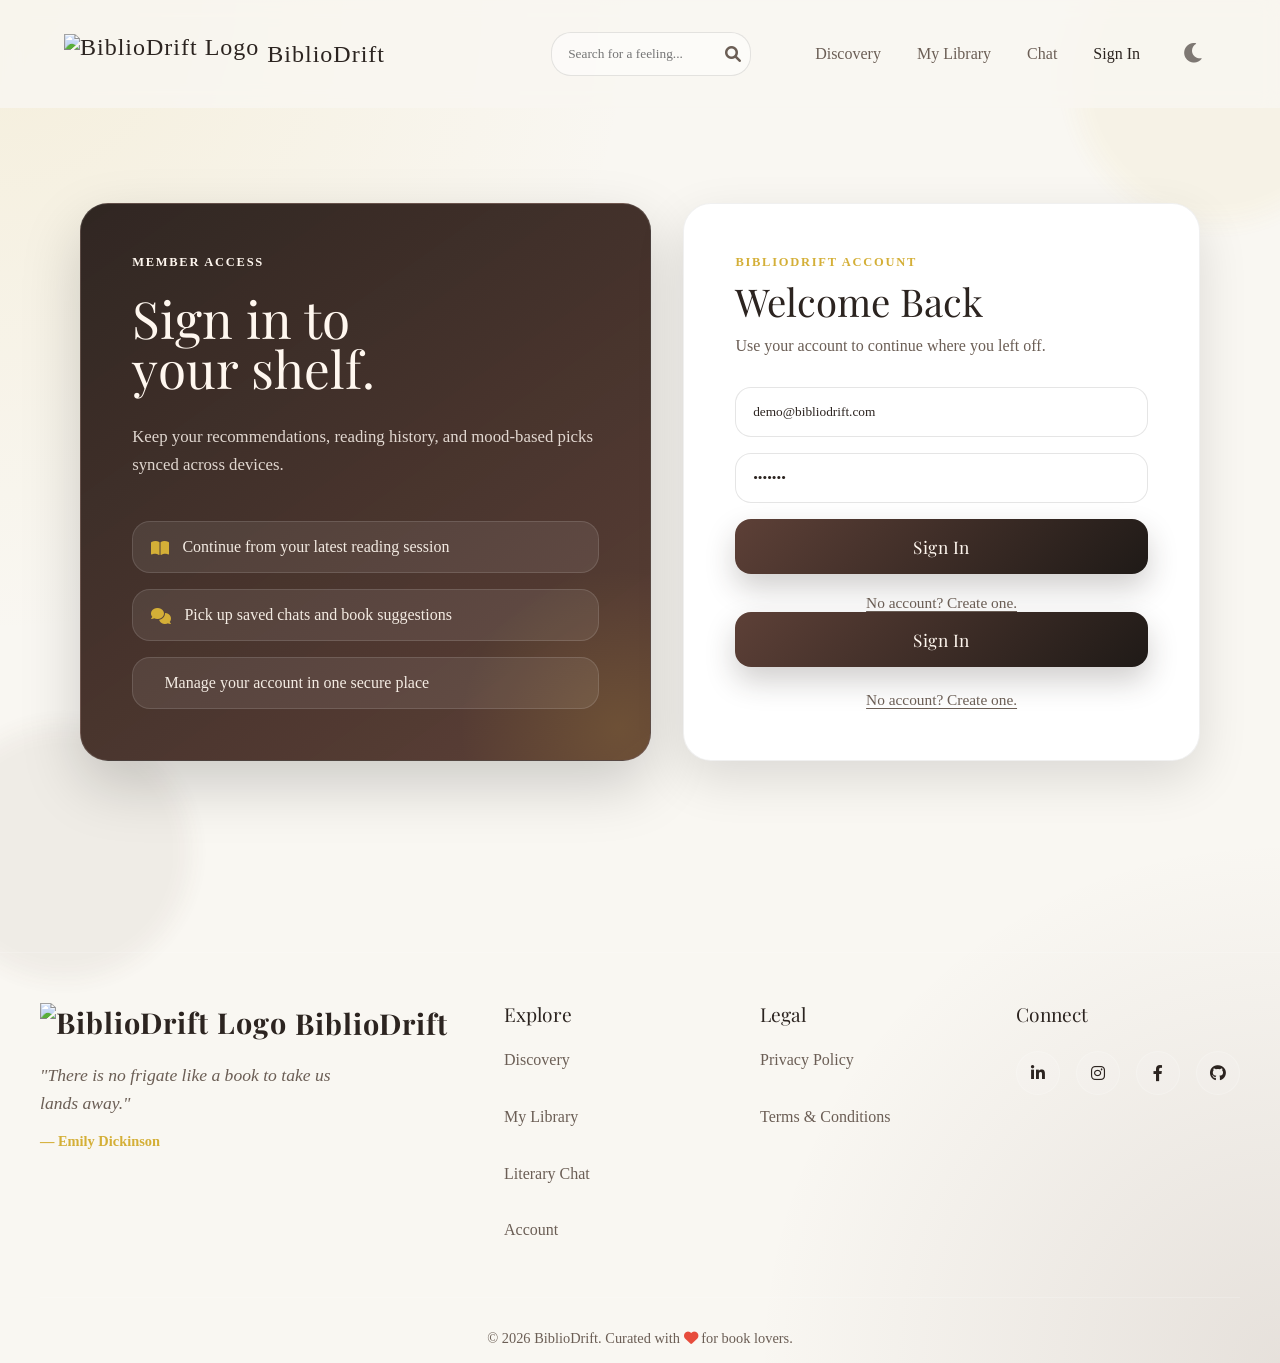
==== frontend/pages/auth.html @ 8c5a6f3f "Merge branch 'main' into main" ====
<!DOCTYPE html>
<html lang="en">

<head>
    <meta charset="UTF-8">
    <script>
        (function () {
            const theme = localStorage.getItem('bibliodrift_theme');
            if (theme === 'night') {
                document.documentElement.setAttribute('data-theme', 'night');
            }
        })();
    </script>
    <meta name="viewport" content="width=device-width, initial-scale=1.0">
    <title>Auth | BiblioDrift</title>
    <link rel="stylesheet" href="../css/style.css">
    <link rel="stylesheet" href="../css/style-responsive.css">
    <link href="https://fonts.googleapis.com/css2?family=Playfair+Display:wght@600&family=Georgia&display=swap"
        rel="stylesheet">
    <link rel="stylesheet" href="https://cdnjs.cloudflare.com/ajax/libs/font-awesome/6.0.0/css/all.min.css">
    <style>
        body.auth-page {
            background:
                radial-gradient(circle at top left, rgba(212, 175, 55, 0.12), transparent 34%),
                radial-gradient(circle at bottom right, rgba(93, 64, 55, 0.12), transparent 28%),
                var(--bg-color);
        }

        body.auth-page::before,
        body.auth-page::after {
            content: "";
            position: fixed;
            inset: auto;
            pointer-events: none;
            z-index: 0;
            border-radius: 50%;
            filter: blur(10px);
            opacity: 0.7;
        }

        body.auth-page::before {
            width: 18rem;
            height: 18rem;
            top: -4rem;
            right: -5rem;
            background: rgba(212, 175, 55, 0.08);
        }

        body.auth-page::after {
            width: 16rem;
            height: 16rem;
            bottom: -5rem;
            left: -4rem;
            background: rgba(93, 64, 55, 0.08);
        }

        body.auth-page main.auth-main {
            position: relative;
            z-index: 1;
            max-width: none;
            min-height: calc(100vh - 120px);
            display: flex;
            align-items: center;
            justify-content: center;
            padding: 2rem 4rem 4rem;
        }

        .auth-shell {
            width: min(1120px, 100%);
            display: grid;
            grid-template-columns: minmax(0, 1.05fr) minmax(360px, 0.95fr);
            gap: 2rem;
            align-items: stretch;
        }

        .auth-intro {
            position: relative;
            overflow: hidden;
            padding: clamp(2rem, 4vw, 3.5rem);
            border-radius: 28px;
            background:
                linear-gradient(145deg, rgba(44, 36, 32, 0.92), rgba(93, 64, 55, 0.85)),
                var(--wood-dark);
            color: #fff7ef;
            box-shadow: 0 24px 60px rgba(0, 0, 0, 0.18);
            border: 1px solid rgba(255, 255, 255, 0.12);
            display: flex;
            flex-direction: column;
            justify-content: space-between;
            min-height: 100%;
        }

        .auth-intro::after {
            content: "";
            position: absolute;
            inset: auto -8rem -8rem auto;
            width: 20rem;
            height: 20rem;
            border-radius: 50%;
            background: radial-gradient(circle, rgba(212, 175, 55, 0.16), transparent 70%);
        }

        .auth-eyebrow,
        .auth-kicker {
            letter-spacing: 0.14em;
            text-transform: uppercase;
            font-size: 0.78rem;
            font-weight: 700;
        }

        .auth-intro h1 {
            margin-top: 0.85rem;
            max-width: 10ch;
            font-size: clamp(2.25rem, 4vw, 4.25rem);
            line-height: 0.98;
        }

        .auth-copy {
            margin-top: 1.25rem;
            max-width: 34rem;
            font-size: 1.05rem;
            line-height: 1.7;
            color: rgba(255, 247, 239, 0.84);
        }

        .auth-highlights {
            list-style: none;
            margin-top: 2rem;
            display: grid;
            gap: 1rem;
            position: relative;
            z-index: 1;
        }

        .auth-highlights li {
            display: flex;
            align-items: flex-start;
            gap: 0.85rem;
            padding: 1rem 1.1rem;
            border-radius: 18px;
            background: rgba(255, 255, 255, 0.08);
            border: 1px solid rgba(255, 255, 255, 0.12);
            color: rgba(255, 247, 239, 0.93);
        }

        .auth-highlights i {
            margin-top: 0.1rem;
            color: var(--accent-gold);
            flex-shrink: 0;
        }

        .auth-container {
            width: 100%;
            max-width: none;
            margin: 0;
            padding: clamp(2rem, 4vw, 3.25rem);
            border-radius: 28px;
            text-align: left;
            background: var(--book-bg);
            backdrop-filter: blur(14px);
            box-shadow: 0 18px 50px rgba(0, 0, 0, 0.12);
            border: 1px solid rgba(0, 0, 0, 0.06);
        }

        .auth-kicker {
            color: var(--accent-gold);
        }

        #authTitle {
            margin-top: 0.7rem;
            font-size: clamp(2rem, 3vw, 2.6rem);
            line-height: 1.05;
        }

        .auth-subtitle {
            margin-top: 0.75rem;
            color: var(--text-muted);
            line-height: 1.6;
        }

        #authForm {
            margin-top: 1.75rem;
            display: grid;
            gap: 1rem;
        }

        #nameField {
            display: none;
        }

        .input-group {
            margin: 0;
        }

        .auth-input {
            width: 100%;
            min-height: 3.5rem;
            padding: 1rem 1.05rem;
            border: 1px solid var(--input-border);
            border-radius: 16px;
            background: var(--input-bg);
            font-family: "Georgia", serif;
            color: var(--text-main);
            transition: border-color 0.25s ease, box-shadow 0.25s ease, transform 0.25s ease, background-color 0.25s ease;
        }

        .auth-input::placeholder {
            color: color-mix(in srgb, var(--text-muted) 70%, transparent);
        }

        .auth-input:focus {
            outline: none;
            background: var(--book-bg);
            border-color: rgba(212, 175, 55, 0.55);
            box-shadow: 0 0 0 4px rgba(212, 175, 55, 0.16);
            transform: translateY(-1px);
        }

        .auth-btn {
            width: 100%;
            min-height: 3.65rem;
            padding: 1rem 1.2rem;
            border: none;
            border-radius: 16px;
            cursor: pointer;
            background: linear-gradient(135deg, var(--wood-dark), #1f1a17);
            color: #fff7ef;
            font-family: 'Playfair Display', serif;
            font-size: 1.08rem;
            letter-spacing: 0.03em;
            box-shadow: 0 14px 30px rgba(44, 36, 32, 0.22);
            transition: transform 0.2s ease, box-shadow 0.2s ease, filter 0.2s ease;
        }

        .auth-btn:hover {
            transform: translateY(-1px);
            box-shadow: 0 18px 34px rgba(44, 36, 32, 0.28);
            filter: brightness(1.04);
        }

        .auth-footer {
            margin-top: 1.25rem;
            text-align: center;
        }

        .toggle-link {
            display: inline-flex;
            color: var(--text-muted);
            font-size: 0.96rem;
            cursor: pointer;
            text-decoration: underline;
            text-underline-offset: 0.2em;
        }

        @media (max-width: 900px) {
            body.auth-page main.auth-main {
                padding: 1.5rem 1rem 2.5rem;
            }

            .auth-shell {
                grid-template-columns: 1fr;
            }

            .auth-intro {
                order: 2;
                min-height: auto;
            }

            .auth-container {
                order: 1;
            }
        }

        @media (max-width: 560px) {
            body.auth-page main.auth-main {
                padding-inline: 0.75rem;
            }

            .auth-intro,
            .auth-container {
                border-radius: 22px;
            }

            .auth-highlights li {
                padding: 0.9rem 0.95rem;
            }
        }
    </style>
    <link rel="icon" href="../assets/images/biblioDrift_favicon.png" type="image/png">
    <!-- PWA -->
    <link rel="manifest" href="../manifest.json">
    <meta name="theme-color" content="#2c2420">
    <meta name="apple-mobile-web-app-capable" content="yes">
    <meta name="apple-mobile-web-app-status-bar-style" content="black-translucent">
    <meta name="apple-mobile-web-app-title" content="BiblioDrift">
    <link rel="apple-touch-icon" href="../assets/images/biblioDrift_favicon.png">
</head>

<body class="auth-page">
    <header>
        <a href="index.html" class="logo">
            <img style="height: 40px" src="../assets/images/biblioDrift_favicon.png" alt="BiblioDrift Logo"> BiblioDrift
        </a>
        <div class="header-controls">
            <div class="search-bar">
                <input type="text" id="searchInput" class="search-input" placeholder="Search for a feeling...">
                <i class="fa-solid fa-search search-icon"></i>
            </div>
            <nav class="nav-links">
                <div class="tooltip">
                    <a href="index.html">Discovery</a>
                    <span class="tooltip-text"><i class="fa-solid fa-wand-magic-sparkles"></i> Explore books</span>
                </div>
                <div class="tooltip">
                    <a href="library.html">My Library</a>
                    <span class="tooltip-text"><i class="fa-solid fa-book"></i> My Library</span>
                </div>
                <div class="tooltip">
                    <a href="chat.html">Chat</a>
                    <span class="tooltip-text"><i class="fa-solid fa-comments"></i> Chat</span>
                </div>
                <div class="tooltip">
                    <a href="auth.html" class="active">Sign In</a>
                    <span class="tooltip-text"><i class="fa-solid fa-key"></i> Access account</span>
                </div>
            </nav>
            <button id="themeToggle" class="btn-icon" title="Toggle Theme">
                <i class="fa-solid fa-moon"></i>
            </button>
        </div>
    </header>

    <main class="auth-main">
        <section class="auth-shell">
            <aside class="auth-intro" aria-label="Authentication benefits">
                <p class="auth-eyebrow">Member access</p>
                <h1>Sign in to your shelf.</h1>
                <p class="auth-copy">
                    Keep your recommendations, reading history, and mood-based picks synced across devices.
                </p>
                <ul class="auth-highlights">
                    <li><i class="fa-solid fa-book-open"></i> Continue from your latest reading session</li>
                    <li><i class="fa-solid fa-comments"></i> Pick up saved chats and book suggestions</li>
                    <li><i class="fa-solid fa-shield-heart"></i> Manage your account in one secure place</li>
                </ul>
            </aside>

            <div class="auth-container">
                <p class="auth-kicker">BiblioDrift account</p>
                <h2 id="authTitle">Welcome Back</h2>
                <p class="auth-subtitle">Use your account to continue where you left off.</p>

                <form id="authForm" data-mode="login" onsubmit="handleAuth(event)">
                    <div id="nameField">
                        <input type="text" id="username" class="auth-input" placeholder="Full Name" autocomplete="name">
                    </div>

                    <div class="input-group">
                        <input type="email" id="email" class="auth-input" placeholder="Email Address" value="demo@bibliodrift.com" required autocomplete="email">
                    </div>

                    <div class="input-group">
                        <input type="password" id="password" class="auth-input" placeholder="Password" value="demo123" required autocomplete="current-password">
                    </div>

                    <button type="submit" id="submitBtn" class="auth-btn">
                        Sign In
                    </button>
                </form>

                <div class="auth-footer">
                    <span id="toggleText" class="toggle-link">
                        No account? Create one.
                    </span>
                </div>
                
                <!-- 
                    =============================================================
                    SECURITY COMPLIANCE: CSRF TOKEN FIELD
                    =============================================================
                    This hidden input is dynamically populated with a one-time 
                    security token provided by the backend. It protects against
                    Cross-Site Request Forgery attacks by ensuring that the 
                    form submission originated from this specific application 
                    instance.
                    =============================================================
                -->
                <input type="hidden" id="csrf_token" name="csrf_token" value="">
                
                <!-- Primary Action Button -->
                <button type="submit" id="submitBtn" class="auth-btn">
                    Sign In
                </button>
            </form>
            
            <!-- Mode Toggle Link -->
            <div class="auth-footer" style="margin-top: 1.5rem;">
                <span id="toggleText" class="toggle-link">
                    No account? Create one.
                </span>
            </div>
        </section>
    </main>

    <script src="../js/config.js"></script>
    <script src="../js/footer.js"></script>
    <script src="../js/app.js"></script>
    <script src="../script/header-scroll.js"></script>
    <script>
        const toggleText = document.getElementById('toggleText');
        const authForm = document.getElementById('authForm');
        const authTitle = document.getElementById('authTitle');
        const nameField = document.getElementById('nameField');
        const submitBtn = document.getElementById('submitBtn');
        const passwordInput = document.getElementById('password');

        if (toggleText) {
            toggleText.addEventListener('click', () => {
                const isLogin = authForm.dataset.mode !== 'register';
                if (isLogin) {
                    authForm.dataset.mode = 'register';
                    authTitle.textContent = 'Create Account';
                    nameField.style.display = 'block';
                    submitBtn.textContent = 'Sign Up';
                    toggleText.textContent = 'Already have an account? Sign in.';
                    passwordInput.autocomplete = 'new-password';
                } else {
                    authForm.dataset.mode = 'login';
                    authTitle.textContent = 'Welcome Back';
                    nameField.style.display = 'none';
                    submitBtn.textContent = 'Sign In';
                    toggleText.textContent = 'No account? Create one.';
                    passwordInput.autocomplete = 'current-password';
                }
            });
        }
    </script>
    <script src="../js/pwa.js"></script>
    <script>
        /**
         * ==============================================================================
         * CSRF INITIALIZATION LOGIC
         * ==============================================================================
         * On document load, we query the backend's CSRF endpoint to retrieve a 
         * fresh security token. This token is then stored in the hidden form 
         * field and utilized in the 'handleAuth' submission headers.
         * ==============================================================================
         */
        document.addEventListener('DOMContentLoaded', async () => {
            try {
                // We use MOOD_API_BASE from config.js
                const response = await fetch(`${MOOD_API_BASE}/csrf-token`, {
                    method: 'GET',
                    credentials: 'include'
                });
                
                if (response.ok) {
                    const result = await response.json();
                    const token = result.data?.csrf_token;
                    
                    if (token) {
                        const csrfInput = document.getElementById('csrf_token');
                        if (csrfInput) {
                            csrfInput.value = token;
                            if (window.IS_DEV) console.log('[Security] CSRF Token initialized successfully.');
                        }
                    }
                } else {
                    console.error('[Security] Failed to fetch CSRF token from backend.');
                }
            } catch (error) {
                console.error('[Security] Network error while fetching security token:', error);
            }
        });
    </script>
</body>

</html>
---- frontend/css/style.css ----
:root {
    /* Day Theme (Default) */
    --bg-color: #f9f7f2;
    --header-bg: rgba(249, 247, 242, 0.8);
    --text-main: #2c2420;
    --text-muted: #6b5e55;
    --accent-gold: #d4af37;
    --wood-dark: #5d4037;
    --wood-light: #8d6e63;
    --glass-bg: rgba(255, 255, 255, 0.1);
    --glass-border: rgba(255, 255, 255, 0.2);
    --shadow-soft: 0 10px 30px rgba(0, 0, 0, 0.05);
    --input-bg: rgba(255, 255, 255, 0.5);
    --input-border: rgba(0, 0, 0, 0.1);
    --book-bg: #fff;
    --paper-color: #fffdf9;

    /* Vibe Colors */
    --vibe-mystery: #78909c;
    --vibe-romance: #ef9a9a;
    --vibe-classic: #a1887f;

    /* Dimensions */
    --book-width: 160px;
    --book-height: 240px;
    --book-thick: 40px;
}

/* Fix: WCAG AA Contrast Floor - Issue #534 */
.glass-panel,
.book-tooltip,
.book-detail-modal,
[class*="glass"] {
    background: rgba(0, 0, 0, 0.45) !important;
    backdrop-filter: blur(12px);
    -webkit-backdrop-filter: blur(12px);
}


[data-theme="night"] {
    /* Night Theme (Dark Wood) */
    --bg-color: #1e1a18;
    --header-bg: rgba(30, 26, 24, 0.85);
    --text-main: #e0d5cb;
    --text-muted: #a89a8e;
    --accent-gold: #fccb4e;
    --wood-dark: #3e2723;
    --wood-light: #5d4037;
    --glass-bg: rgba(0, 0, 0, 0.3);
    --glass-border: rgba(255, 255, 255, 0.05);
    --shadow-soft: 0 10px 40px rgba(0, 0, 0, 0.4);
    --input-bg: rgba(0, 0, 0, 0.2);
    --input-border: rgba(255, 255, 255, 0.1);
    --book-bg: #2c2420;
    --paper-color: #e0d5cb;
}

* {
    box-sizing: border-box;
    margin: 0;
    padding: 0;
}

html {
    scroll-behavior: smooth;
    transition: background-color 0.4s ease, color 0.4s ease;
}

body {
    background-color: var(--bg-color);
    color: var(--text-main);
    font-family: "Georgia", serif;
    /* Classic serif for books */
    overflow-x: hidden;
    min-height: 100vh;
    transition: background-color 0.4s ease, color 0.4s ease, border-color 0.4s ease, box-shadow 0.4s ease;
}

/* Explicit night-mode overrides — bulletproof fallback */
[data-theme="night"] body,
html[data-theme="night"],
html[data-theme="night"] body {
    background-color: #1e1a18 !important;
    color: #fff5f5 !important;
}

[data-theme="night"] header {
    background: rgba(30, 26, 24, 0.85) !important;
}

[data-theme="night"] .search-input,
[data-theme="night"] input {
    background: rgba(0, 0, 0, 0.2) !important;
    color: #e0d5cb !important;
    border-color: rgba(255, 255, 255, 0.1) !important;
}


/* Global Wooden Scrollbar Styling */
::-webkit-scrollbar {
    width: 12px;
}

::-webkit-scrollbar-track {
    background: var(--bg-color);
}

::-webkit-scrollbar-thumb {
    background: linear-gradient(180deg, var(--wood-dark), var(--wood-light));
    border-radius: 6px;
    border: 2px solid var(--bg-color);
}

::-webkit-scrollbar-thumb:hover {
    background: linear-gradient(180deg, var(--wood-light), var(--wood-dark));
    box-shadow: inset 0 0 6px rgba(0, 0, 0, 0.3);
}

h1,
h2,
h3 {
    font-weight: normal;
    font-family: "Playfair Display", serif;
    /* Elegant headings */
}

/* --- Layout --- */
header {
    padding: 2rem 4rem;
    display: flex;
    justify-content: space-between;
    align-items: center;
    position: sticky;
    top: 0;
    z-index: 100;
    background: var(--header-bg);
    backdrop-filter: blur(10px);
    transition: background-color 0.4s ease, color 0.4s ease, backdrop-filter 0.4s ease;
}

.header-controls {
    display: flex;
    align-items: center;
    gap: 2rem;
}

.search-bar {
    position: relative;
    display: flex;
    align-items: center;
}

.search-input {
    background: var(--input-bg);
    border: 1px solid var(--input-border);
    padding: 0.5rem 1rem;
    border-radius: 20px;
    font-family: "Georgia", serif;
    width: 200px;
    transition: all 0.4s ease;
    outline: none;
    color: var(--text-main);
}

.search-input:focus {
    background: var(--book-bg);
    width: 300px;
    box-shadow: var(--shadow-soft);
}

.search-icon {
    position: absolute;
    right: 10px;
    color: var(--text-muted);
    cursor: pointer;
    transition: color 0.3s ease;
}

.search-icon:hover {
    color: var(--text-main);
}

.logo {
    font-size: 1.5rem;
    letter-spacing: 1px;
    color: var(--text-main);
    text-decoration: none;
    display: flex;
    align-items: center;
    gap: 0.5rem;
}

.nav-links a {
    text-decoration: none;
    color: var(--text-muted);
    margin-left: 2rem;
    transition: color 0.3s ease;
}

.nav-links a:hover,
.nav-links a.active {
    color: var(--text-main);
}

/* === ANIMATED HOVER TOOLTIPS FOR NAVIGATION (NEW) === */
.tooltip {
    position: relative;
    display: inline-block;
}

.tooltip-text {
    position: absolute;
    left: 50%;
    bottom: calc(100% + 8px);
    transform: translateX(-50%) scale(0.95) translateY(6px);
    padding: 10px 14px;
    background: #fffaf3;
    color: #2b2b2b;
    font-size: 13px;
    font-weight: 500;
    white-space: nowrap;
    border-radius: 10px;
    box-shadow: 0 8px 20px rgba(0, 0, 0, 0.15);
    border: 1px solid rgba(0, 0, 0, 0.08);
    opacity: 0;
    visibility: hidden;
    pointer-events: none;
    transition: all 0.25s ease;
    z-index: 9999;
}

.tooltip-text::after {
    content: "";
    position: absolute;
    top: 100%;
    left: 50%;
    transform: translateX(-50%) rotate(45deg);
    width: 12px;
    height: 12px;
    background: #fffaf3;
    border-left: 1px solid rgba(0, 0, 0, 0.08);
    border-bottom: 1px solid rgba(0, 0, 0, 0.08);
}

.tooltip:hover .tooltip-text {
    opacity: 1;
    visibility: visible;
    transform: translateX(-40%) scale(1) translateY(0);
}

.tooltip-text i {
    margin-right: 5px;
    color: var(--accent-gold);
}

main {
    padding: 2rem 4rem;
    max-width: 1400px;
    margin: 0 auto;
    width: 100%;
    overflow-x: hidden;
}

/* --- Hero --- */
.hero {
    text-align: center;
    padding: 6rem 1rem;
    animation: heroFade 1s ease-out;
}

@keyframes heroFade {
    from {
        opacity: 0;
        transform: translateY(15px);
    }

    to {
        opacity: 1;
        transform: translateY(0);
    }
}


.hero h1 {
    font-size: clamp(2.5rem, 8vw, 4.5rem);
    margin-bottom: 1.5rem;
    font-style: italic;
    line-height: 1.2;
    letter-spacing: 0.5px;
    text-shadow: 2px 2px 4px rgba(0, 0, 0, 0.2);
}

.hero p {
    color: var(--text-muted);
    font-size: 1.2rem;
    line-height: 1.8;
    max-width: 55ch;
    margin: 0 auto;
}

/* --- Curated Tables (Horizontal Scroll) --- */
.curated-section {
    margin-bottom: 6rem;
    width: 100%;
    overflow-x: hidden;
}

.section-header {
    margin: 0 1rem 0.5rem 1rem;
    display: flex;
    justify-content: space-between;
    align-items: baseline;
    flex-wrap: wrap;
    gap: 1rem ;
    justify-content: space-between;
    align-items: baseline;
}

.curated-row {
    display: flex;
    gap: 3rem;
    padding: 2rem 1rem;
    overflow-x: auto;
    overflow-y: hidden;
    /* Allow horizontal scrolling on mobile */
    perspective: 1000px;
    -webkit-overflow-scrolling: touch;
    scroll-behavior: smooth;
    flex-wrap: nowrap;
}

/* --- 3D Book Component --- */
.book-scene {
    width: var(--book-width);
    height: var(--book-height);
    perspective: 1000px;
    cursor: pointer;
    flex-shrink: 0;
    min-width: var(--book-width);
}

.book {
    width: 100%;
    height: 100%;
    position: relative;
    transform-style: preserve-3d;
    /* Bouncy cozy feel */
    transform-origin: center center -20px;
    /* Pivot inside the book */
    animation: floatIn 0.8s ease-out backwards;
}

@keyframes floatIn {
    from {
        opacity: 0;
        transform: translateY(50px) scale(0.9);
    }

    to {
        opacity: 1;
        transform: translateY(0) scale(1);
    }
}

.book.flipped {
    transform: rotateY(180deg) scale(1.2) translateZ(50px);
    /* Expand and bring closer */
    z-index: 100;
}

/* Book Faces */
.book__face {
    position: absolute;
    width: 100%;
    height: 100%;
    backface-visibility: hidden;
    /* Hide back when front is clear */
    border-radius: 4px 8px 8px 4px;
    box-shadow: 5px 5px 15px rgba(0, 0, 0, 0.15);
}

.book__face--front {
    background: var(--book-bg);
    transform: rotateY(0deg);
    z-index: 2;
}

.book__face--front img {
    width: 100%;
    height: 100%;
    object-fit: cover;
    border-radius: 4px 8px 8px 4px;
}

.book__face--back {
    transform: rotateY(180deg);
    background: var(--paper-color);
    /* Paper color */
    padding: 1.5rem;
    display: flex;
    flex-direction: column;
    justify-content: space-between;
    border: 1px solid var(--glass-border);
    z-index: 1;
    color: #2c2420;
    /* Keep text dark for paper feel even in night mode */
}

/* The Spine */
.book__face--spine {
    position: absolute;
    width: var(--book-thick);
    height: 100%;
    left: 0;
    top: 0;
    transform: rotateY(-90deg) translateZ(calc(var(--book-thick) / 2));
}

/* Improved 3D Box Model */
/* Re-defining .book for proper thickness volume */
.book {
    transform-origin: center center -20px;
    /* Pivot inside the book */
}

.book__face--front {
    transform: translateZ(20px);
}

.book__face--back {
    transform: rotateY(180deg) translateZ(20px);
}

.book__face--spine {
    width: 40px;
    height: 100%;
    background: #333;
    /* Default spine color */
    transform: rotateY(-90deg) translateZ(20px);
    /* Adjust positioning to be flush left of front face */
    left: -20px;
    /* Half thickness */
}

.book__face--right {
    /* Pages */
    width: 40px;
    height: 100%;
    background: linear-gradient(to right, #fff, #f0f0f0 20%, #fff 40%);
    transform: rotateY(90deg) translateZ(140px);
    /* Width - half thickness */
    left: auto;
    right: -20px;
}

/* Hover Effect: Pull out */
.book-scene:hover .book:not(.flipped) {
    transform: translateZ(30px) translateY(-10px) rotateY(-10deg);
}

/* Glassmorphism Overlay (Quick view) */
.glass-overlay {
    position: absolute;
    bottom: 10px;
    left: 10px;
    right: 10px;
    background: rgba(255, 255, 255, 0.7);
    backdrop-filter: blur(8px);
    padding: 0.5rem;
    border-radius: 6px;
    opacity: 0;
    transform: translateY(10px);
    transition: all 0.3s ease;
    pointer-events: none;
    /* Let clicks pass to book */
}

.book-scene:hover .glass-overlay {
    opacity: 1;
    transform: translateY(0);
}

/* Back of book content */
.handwritten-note {
    font-family: "Courier New", Courier, monospace;
    /* Placeholder for handwriting font */
    color: var(--text-muted);
    font-size: 0.9rem;
    line-height: 1.4;
    background: #fffdc2;
    padding: 10px;
    transform: rotate(-2deg);
    box-shadow: 2px 2px 5px rgba(0, 0, 0, 0.1);
    margin-bottom: 1rem;
}

/* Read details Button */
.read-details-btn {
    background-color: #3e2723; 
    color: #fffdf9;
    border: 1px solid var(--accent-gold);
    padding: 6px 16px; 
    border-radius: 6px;
    font-family: 'Playfair Display', 'Georgia', serif;
    font-size: 0.82rem;
    cursor: pointer;
    display: flex;
    align-items: center;
    justify-content: center;
    gap: 6px; 
    margin: 8px auto 14px auto;
    width: 96%; 
    box-shadow: 0 3px 6px rgba(0, 0, 0, 0.15);
    transition: background-color 0.2s ease-in-out;
    white-space: nowrap; 
}

.read-details-btn:hover {
    background-color: #5d4037;
}

.book__face--back .book-actions {
    justify-content: space-around;
    padding: 0 10px;
    width: 100%;
    margin-bottom: -6px;
}

.book-actions {
    display: flex;
    gap: 0.35rem;
    justify-content: center;
    align-items: center;
    width: 100%;
}

.btn-icon {
    border: none;
    background: none;
    cursor: pointer;
    font-size: 1rem;
    padding: 0.15rem 0.25rem;
    opacity: 0.6;
    transition: opacity 0.2s, transform 0.12s;
}

.btn-icon:hover {
    opacity: 1;
    transform: scale(1.08);
}

/* --- Virtual Shelves --- */
.shelves-container {
    width: 100%;
    overflow-x: hidden;
    display: flex;
    flex-direction: column;
    gap: 4rem;
    padding: 2rem 0;
}

.shelf-row {
    position: relative;
    padding: 0 2rem 1.5rem 2rem;
    /* Realistic Wood Texture Gradient */
    background:
        repeating-linear-gradient(90deg,
            transparent 0,
            transparent 4px,
            rgba(0, 0, 0, 0.02) 5px,
            transparent 10px),
        linear-gradient(to bottom, #5d4037 0%, #3e2723 100%);
    border-bottom: 25px solid #281a15;
    /* Thicker front lip */
    border-radius: 4px;
    box-shadow:
        0 20px 20px -10px rgba(0, 0, 0, 0.3),
        inset 0 2px 20px rgba(0, 0, 0, 0.2);
    display: flex;
    align-items: flex-end;
    gap: 1.5rem;
    /* More spacing for expanded books */
    min-height: 280px;
    flex-wrap: nowrap;
    overflow-x: auto;
    -webkit-overflow-scrolling: touch;
}

.shelf-row::after {
    /* Depth shadow on wall behind books */
    content: "";
    position: absolute;
    bottom: 25px;
    /* Above bottom lip */
    left: 0;
    right: 0;
    height: 100%;
    z-index: -1;
    background: linear-gradient(to bottom,
            rgba(0, 0, 0, 0.1),
            rgba(0, 0, 0, 0.4));
    pointer-events: none;
}

.shelf-label {
    position: absolute;
    top: -20px;
    left: 0;
    font-size: 1.2rem;
    color: var(--wood-light);
    font-style: italic;
}

/* --- Mood Analysis Styles --- */

/* Mood Tags on Book Covers */
.mood-tags {
    position: absolute;
    top: 5px;
    left: 5px;
    display: flex;
    flex-direction: column;
    gap: 2px;
}

.mood-tag {
    background: rgba(0, 0, 0, 0.7);
    color: white;
    padding: 2px 6px;
    border-radius: 10px;
    font-size: 0.7rem;
    font-weight: bold;
    text-transform: capitalize;
}

/* Mood-specific colors */
.mood-cozy {
    background: #8d6e63 !important;
}

.mood-dark {
    background: #424242 !important;
}

.mood-mysterious {
    background: #5e35b1 !important;
}

.mood-romantic {
    background: #e91e63 !important;
}

.mood-adventurous {
    background: #ff5722 !important;
}

.mood-melancholy {
    background: #607d8b !important;
}

.mood-uplifting {
    background: #4caf50 !important;
}

.mood-intense {
    background: #f44336 !important;
}

.mood-whimsical {
    background: #9c27b0 !important;
}

.mood-thought-provoking {
    background: #795548 !important;
}

/* Glass overlay mood tags */
.glass-mood-tags {
    margin-top: 0.5rem;
    display: flex;
    gap: 0.25rem;
    flex-wrap: wrap;
}

.glass-mood-tag {
    background: rgba(255, 255, 255, 0.3);
    padding: 1px 4px;
    border-radius: 8px;
    font-size: 0.6rem;
    text-transform: capitalize;
}

/* Back of book mood analysis */
.mood-analysis {
    margin-top: 1rem;
    padding-top: 0.5rem;
    border-top: 1px solid rgba(0, 0, 0, 0.1);
}

.mood-tags-back {
    display: flex;
    gap: 0.25rem;
    flex-wrap: wrap;
    margin-top: 0.25rem;
}

.mood-tag-small {
    background: var(--accent-gold);
    color: white;
    padding: 1px 4px;
    border-radius: 6px;
    font-size: 0.6rem;
    text-transform: capitalize;
}

/* Mood Analysis Modal */
.mood-modal {
    position: fixed;
    top: 0;
    left: 0;
    width: 100%;
    height: 100%;
    background: rgba(0, 0, 0, 0.7);
    display: flex;
    justify-content: center;
    align-items: center;
    z-index: 1000;
    backdrop-filter: blur(5px);
}

.mood-modal-content {
    background: var(--book-bg);
    border-radius: 12px;
    max-width: 500px;
    width: 90%;
    max-height: 80vh;
    overflow-y: auto;
    box-shadow: var(--shadow-soft);
    border: 1px solid var(--glass-border);
    display: flex;
    flex-direction: column;
}

.mood-modal-header {
    padding: 1.5rem;
    border-bottom: 1px solid var(--glass-border);
    display: flex;
    justify-content: space-between;
    align-items: center;
}

.mood-modal-header h3 {
    margin: 0;
    color: var(--text-main);
}

.close-modal {
    background: none;
    border: none;
    font-size: 1.5rem;
    cursor: pointer;
    color: var(--text-muted);
    padding: 0;
    width: 30px;
    height: 30px;
    display: flex;
    align-items: center;
    justify-content: center;
}

.close-modal:hover {
    color: var(--text-main);
}

.mood-modal-body {
    padding: 1.5rem;
}

.mood-section {
    margin-bottom: 1.5rem;
}

.mood-section h4 {
    margin: 0 0 0.5rem 0;
    color: var(--text-main);
    font-size: 1rem;
}

/* Sentiment Bar */
.sentiment-bar {
    width: 100%;
    height: 8px;
    background: #e0e0e0;
    border-radius: 4px;
    overflow: hidden;
    margin: 0.5rem 0;
}

.sentiment-fill {
    height: 100%;
    background: linear-gradient(to right, #f44336, #ff9800, #4caf50);
    transition: width 0.3s ease;
}

/* Large mood tags in modal */
.mood-tags-large {
    display: flex;
    gap: 0.5rem;
    flex-wrap: wrap;
}

.mood-tag-large {
    padding: 0.5rem 1rem;
    border-radius: 20px;
    font-size: 0.9rem;
    font-weight: bold;
    color: white;
    text-transform: capitalize;
}

/* Vibe quote styling */
.vibe-quote {
    background: var(--paper-color);
    padding: 1rem;
    border-radius: 8px;
    font-style: italic;
    color: #2c2420;
    border-left: 4px solid var(--accent-gold);
    margin: 0.5rem 0;
}

/* Mood button in book actions */
.mood-btn {
    color: var(--accent-gold) !important;
}

.mood-btn:hover {
    color: var(--wood-dark) !important;
    transform: scale(1.1);
}

/* Responsive mood modal */
@media (max-width: 768px) {
    .mood-modal-content {
        width: 95%;
        margin: 1rem;
    }

    .mood-tags-large {
        flex-direction: column;
    }

    .mood-tag-large {
        text-align: center;
    }
}

/* Utilities */
.hidden {
    display: none !important;
}

/* --- Constellation View --- */
.constellation-container {
    width: 100%;
    min-height: 600px;
    margin-top: 2rem;
    position: relative;
    border-radius: 12px;
    overflow: hidden;
    animation: fadeIn 0.5s ease;
}

.view-toggles {
    margin-top: 1.5rem;
    display: flex;
    justify-content: center;
    gap: 1rem;
    width: 100%;
}

.view-toggles button {
    cursor: pointer;
    transition: all 0.3s ease;
}


.view-toggles .active-view {
    box-shadow: 0 4px 15px rgba(0, 0, 0, 0.2);
    transform: scale(1.05);
}

.fade-in {
    animation: fadeIn 1s ease;
}

@keyframes fadeIn {
    from {
        opacity: 0;
        transform: translateY(10px);
    }

    to {
        opacity: 1;
        transform: translateY(0);
    }
}

/* Theme Toggle Button Enhancement */
#themeToggle {
    font-size: 1.4rem;
    color: var(--text-main);
    cursor: pointer;
    transition:
        transform 0.3s ease,
        color 0.3s ease;
}

#themeToggle:hover {
    transform: rotate(15deg) scale(1.1);
    color: var(--accent-gold);
}


.footer {
    min-height: 120px;
    width: 100%;
    background-color: #222;
    display: flex;
    flex-direction: column;
    justify-content: center;
    align-items: center;
    gap: 1.2rem;
    padding: 2rem 0;
    margin-top: 4rem;
}

.social_icons {
    display: flex;
    gap: 2rem;
    z-index: 999;
}

.social_icons a {
    color: var(--accent-gold);
    font-size: 2rem;
    transition:
        transform 0.3s ease,
        color 0.3s ease;
    text-decoration: none;
}

.social_icons a:hover {
    color: white;
    transform: translateY(-5px);
}

.reading-progress {
    margin-top: 0.75rem;
    opacity: 0.85;
}

.progress-slider {
    width: 100%;
    accent-color: var(--accent-gold);
}

.reading-progress small {
    font-size: 0.7rem;
    opacity: 0.7;
}

/* --- Glass Modal --- */
.glass-modal {
    margin: auto;
    width: 90%;
    max-width: 900px;
    background: transparent;
    border: none;
    padding: 0;
    overflow: visible;
    max-height: 95vh;
}

.glass-modal::backdrop {
    background: rgba(0, 0, 0, 0.4);
    backdrop-filter: blur(5px);
}

.modal-content {
    background: rgba(255, 255, 255, 0.65);
    backdrop-filter: blur(20px);
    -webkit-backdrop-filter: blur(20px);
    border: 1px solid var(--glass-border);
    border-radius: 20px;
    box-shadow: 0 25px 50px -12px rgba(0, 0, 0, 0.25);
    padding: 2.5rem;
    position: relative;
    overflow: hidden;
    overflow-y: auto;
    animation: modalIn 0.4s cubic-bezier(0.175, 0.885, 0.32, 1.275);
    max-height: 90vh;
}

[data-theme="night"] .modal-content {
    background: rgba(30, 26, 24, 0.8);
    border: 1px solid rgba(255, 255, 255, 0.1);
}

@keyframes modalIn {
    from {
        opacity: 0;
        transform: scale(0.9) translateY(20px);
    }

    to {
        opacity: 1;
        transform: scale(1) translateY(0);
    }
}

.close-modal-btn {
    position: absolute;
    top: 1.5rem;
    right: 1.5rem;
    background: var(--glass-bg);
    border: none;
    width: 2.5rem;
    height: 2.5rem;
    border-radius: 50%;
    cursor: pointer;
    font-size: 1.2rem;
    color: var(--text-muted);
    transition: all 0.2s;
    display: flex;
    justify-content: center;
    align-items: center;
    z-index: 10;
}

.close-modal-btn:hover {
    background: var(--accent-gold);
    color: #fff;
    transform: rotate(90deg);
}

.modal-body {
    display: grid;
    grid-template-columns: 300px 1fr;
    gap: 3rem;
}

.modal-media {
    display: flex;
    justify-content: center;
    align-items: center;
}

.modal-media img {
    width: 100%;
    height: auto;
    border-radius: 12px;
    box-shadow: 10px 10px 30px rgba(0, 0, 0, 0.2);
    transform: rotate(-3deg);
    transition: transform 0.3s;
}

.modal-media img:hover {
    transform: rotate(0) scale(1.02);
}

.modal-info {
    display: flex;
    flex-direction: column;
    gap: 1.5rem;
}

.modal-info h2 {
    font-size: 2.5rem;
    line-height: 1.2;
    margin-bottom: 0;
}

.modal-subtitle {
    font-size: 1.2rem;
    color: var(--text-muted);
    font-style: italic;
    margin-top: -1rem;
}

/* AI Insight Box */
.ai-insight-box {
    background: #fdfaf5;
    border: 1px solid rgba(212, 175, 55, 0.2);
    border-left: 4px solid var(--accent-gold);
    padding: 1.2rem 1.5rem;
    border-radius: 12px;
    margin-top: 1.5rem;
    box-shadow: 0 2px 8px rgba(0,0,0,0.03);
}

#modal-ai-note {
    font-family: "Georgia", serif;
    font-style: italic;
    color: #4a3f35 !important; /* Dark brown for high contrast */
    line-height: 1.6;
    font-size: 1.05rem;
    display: block;
}

[data-theme="night"] .ai-insight-box {
    background: linear-gradient(135deg,
            rgba(255, 255, 255, 0.05),
            rgba(0, 0, 0, 0.2));
}

.ai-insight-box::before {
    content: "";
    position: absolute;
    top: 0;
    left: 0;
    right: 0;
    height: 2px;
    background: linear-gradient(90deg,
            transparent,
            var(--accent-gold),
            transparent);
    opacity: 0.5;
}

.ai-header {
    display: flex;
    align-items: center;
    gap: 0.8rem;
    font-family: "Courier New", monospace;
    /* Tech feel */
    font-weight: bold;
    color: var(--accent-gold);
    margin-bottom: 1rem;
    text-transform: uppercase;
    letter-spacing: 1px;
    font-size: 0.9rem;
}

#modal-summary {
    line-height: 1.6;
    color: var(--text-main);
}

.modal-actions {
    margin-top: auto;
    display: flex;
    gap: 1rem;
}



/* Responsive Modal */
@media (max-width: 768px) {
    .modal-body {
        grid-template-columns: 1fr;
    }

    .modal-media img {
        max-width: 200px;
        transform: rotate(0);
    }

    .modal-content {
        padding: 1.5rem;
    }

    .modal-info h2 {
        font-size: 1.8rem;
    }

    .ai-insight-box {
        padding: 1rem 1.2rem;
    }

    #modal-ai-note {
        font-size: 0.95rem;
    }

    .modal-actions {
        flex-direction: column;
        width: 100%;
    }

    .btn-primary,
    .btn-secondary,
    .btn-preview {
        width: 100%;
    }
}

/* ===== CHAT INTERFACE STYLES ===== */

.chat-container {
    max-width: 900px;
    margin: 0 auto;
    height: calc(100vh - 80px);
    display: flex;
    flex-direction: column;
    background: var(--glass-bg);
    backdrop-filter: blur(20px);
    border: 1px solid var(--glass-border);
    border-radius: 20px;
    overflow: hidden;
    box-shadow: var(--shadow-soft);
}

.chat-header {
    padding: 20px 25px;
    background: var(--glass-bg);
    border-bottom: 1px solid var(--glass-border);
    display: flex;
    justify-content: space-between;
    align-items: center;
}

.bookseller-info {
    display: flex;
    align-items: center;
    gap: 15px;
}

.bookseller-avatar {
    width: 50px;
    height: 50px;
    background: var(--accent-gold);
    border-radius: 50%;
    display: flex;
    align-items: center;
    justify-content: center;
    color: var(--wood-dark);
    font-size: 20px;
    box-shadow: 0 4px 15px rgba(212, 175, 55, 0.3);
}

.bookseller-details h2 {
    font-family: 'Playfair Display', serif;
    color: var(--text-main);
    font-size: 1.4rem;
    margin-bottom: 4px;
}

.status {
    display: flex;
    align-items: center;
    gap: 8px;
    color: var(--text-muted);
    font-size: 0.9rem;
}

.status-dot {
    width: 8px;
    height: 8px;
    background: #4caf50;
    border-radius: 50%;
    animation: pulse 2s infinite;
}

@keyframes pulse {

    0%,
    100% {
        opacity: 1;
    }

    50% {
        opacity: 0.5;
    }
}

.chat-actions {
    display: flex;
    gap: 10px;
}

.action-btn {
    width: 40px;
    height: 40px;
    background: var(--glass-bg);
    border: 1px solid var(--glass-border);
    border-radius: 10px;
    color: var(--text-muted);
    cursor: pointer;
    transition: all 0.3s ease;
    display: flex;
    align-items: center;
    justify-content: center;
}

.action-btn:hover {
    background: var(--accent-gold);
    color: var(--wood-dark);
    transform: translateY(-2px);
}

.chat-messages {
    flex: 1;
    overflow-y: auto;
    padding: 20px 25px;
    display: flex;
    flex-direction: column;
    gap: 20px;
}

.message {
    display: flex;
    gap: 12px;
    max-width: 80%;
}

.message.user-message {
    align-self: flex-end;
    flex-direction: row-reverse;
}

.message-avatar {
    width: 35px;
    height: 35px;
    border-radius: 50%;
    display: flex;
    align-items: center;
    justify-content: center;
    font-size: 14px;
    flex-shrink: 0;
}

.bookseller-message .message-avatar {
    background: var(--accent-gold);
    color: var(--wood-dark);
}

.user-message .message-avatar {
    background: var(--wood-light);
    color: var(--paper-color);
}

.message-content {
    flex: 1;
}

.message-bubble {
    background: var(--glass-bg);
    border: 1px solid var(--glass-border);
    border-radius: 18px;
    padding: 15px 18px;
    backdrop-filter: blur(10px);
    box-shadow: 0 4px 15px rgba(0, 0, 0, 0.1);
}

.user-message .message-bubble {
    background: var(--accent-gold);
    color: var(--wood-dark);
    border-color: var(--accent-gold);
}

.message-bubble p {
    margin-bottom: 8px;
    line-height: 1.5;
    color: var(--text-main);
}

.user-message .message-bubble p {
    color: var(--wood-dark);
}

.message-bubble p:last-child {
    margin-bottom: 0;
}

.message-time {
    font-size: 0.75rem;
    color: var(--text-muted);
    margin-top: 5px;
    text-align: left;
}

.user-message .message-time {
    text-align: right;
}

.quick-suggestions {
    padding: 15px 25px;
    border-top: 1px solid var(--glass-border);
    background: var(--glass-bg);
}

.suggestions-header {
    font-size: 0.9rem;
    color: var(--text-muted);
    margin-bottom: 12px;
}

.suggestions-list {
    display: flex;
    gap: 10px;
    flex-wrap: wrap;
}

.suggestion-btn {
    background: var(--glass-bg);
    border: 1px solid var(--glass-border);
    border-radius: 20px;
    padding: 8px 15px;
    color: var(--text-main);
    cursor: pointer;
    transition: all 0.3s ease;
    font-size: 0.85rem;
    display: flex;
    align-items: center;
    gap: 6px;
    backdrop-filter: blur(10px);
}

.suggestion-btn:hover {
    background: var(--accent-gold);
    color: var(--wood-dark);
    transform: translateY(-2px);
    box-shadow: 0 4px 15px rgba(212, 175, 55, 0.3);
}

.chat-input-container {
    padding: 20px 25px;
    border-top: 1px solid var(--glass-border);
    background: var(--glass-bg);
}

.chat-input-wrapper {
    display: flex;
    gap: 12px;
    align-items: flex-end;
    background: var(--input-bg);
    border: 1px solid var(--input-border);
    border-radius: 20px;
    padding: 12px 15px;
    backdrop-filter: blur(10px);
}

#chatInput {
    flex: 1;
    background: transparent;
    border: none;
    outline: none;
    color: var(--text-main);
    font-size: 1rem;
    line-height: 1.4;
    resize: none;
    min-height: 24px;
    max-height: 120px;
    font-family: inherit;
}

#chatInput::placeholder {
    color: var(--text-muted);
}

.send-btn {
    width: 40px;
    height: 40px;
    background: var(--accent-gold);
    border: none;
    border-radius: 50%;
    color: var(--wood-dark);
    cursor: pointer;
    transition: all 0.3s ease;
    display: flex;
    align-items: center;
    justify-content: center;
    flex-shrink: 0;
}

.send-btn:hover {
    transform: scale(1.1);
    box-shadow: 0 4px 15px rgba(212, 175, 55, 0.4);
}

.send-btn:disabled {
    opacity: 0.5;
    cursor: not-allowed;
    transform: none;
}

.input-hint {
    margin-top: 8px;
    font-size: 0.8rem;
    color: var(--text-muted);
    display: flex;
    align-items: center;
    gap: 6px;
}

/* Book Recommendations in Chat */
.book-recommendation {
    margin: 15px 0;
    padding: 15px;
    background: var(--glass-bg);
    border: 1px solid var(--glass-border);
    border-radius: 12px;
    backdrop-filter: blur(10px);
}

.book-rec-header {
    display: flex;
    justify-content: space-between;
    align-items: center;
    margin-bottom: 12px;
}

.book-rec-title {
    font-weight: 600;
    color: var(--text-main);
    font-size: 0.95rem;
}

.book-rec-count {
    font-size: 0.8rem;
    color: var(--text-muted);
    background: var(--glass-bg);
    padding: 4px 8px;
    border-radius: 10px;
}

.book-rec-grid {
    display: grid;
    grid-template-columns: repeat(auto-fill, minmax(120px, 1fr));
    gap: 12px;
}

.book-rec-item {
    background: var(--glass-bg);
    border: 1px solid var(--glass-border);
    border-radius: 8px;
    padding: 10px;
    text-align: center;
    cursor: pointer;
    transition: all 0.3s ease;
    backdrop-filter: blur(5px);
}

.book-rec-item:hover {
    transform: translateY(-3px);
    box-shadow: 0 6px 20px rgba(0, 0, 0, 0.15);
    border-color: var(--accent-gold);
}

.book-rec-cover {
    width: 60px;
    height: 90px;
    background: var(--book-bg);
    border-radius: 4px;
    margin: 0 auto 8px;
    display: flex;
    align-items: center;
    justify-content: center;
    overflow: hidden;
    box-shadow: 0 2px 8px rgba(0, 0, 0, 0.1);
    flex-shrink: 0;
}

.book-rec-cover img {
    width: 100%;
    height: 100%;
    object-fit: cover;
}

.book-rec-cover i {
    font-size: 24px;
    color: var(--text-muted);
}

.book-rec-info h4 {
    font-size: 0.8rem;
    color: var(--text-main);
    margin-bottom: 4px;
    line-height: 1.2;
    display: -webkit-box;
    -webkit-line-clamp: 2;
    line-clamp: 2;
    -webkit-box-orient: vertical;
    overflow: hidden;
}

.book-rec-info p {
    font-size: 0.7rem;
    color: var(--text-muted);
    display: -webkit-box;
    -webkit-line-clamp: 1;
    line-clamp: 1;
    -webkit-box-orient: vertical;
    overflow: hidden;
}

/* Emotion Tags & Mood Filtering */
.emotion-tags-container {
    display: flex;
    flex-wrap: wrap;
    gap: 8px;
    margin: 12px 0;
}

.emotion-tag {
    background: var(--glass-bg);
    border: 1px solid var(--glass-border);
    border-radius: 16px;
    padding: 4px 12px;
    font-size: 0.75rem;
    color: var(--text-main);
    cursor: pointer;
    transition: all 0.2s ease;
    display: flex;
    align-items: center;
    gap: 6px;
}

.emotion-tag:hover {
    background: rgba(255, 255, 255, 0.1);
    border-color: var(--accent-gold);
}

.emotion-tag.active {
    background: var(--accent-gold);
    color: #000;
    border-color: var(--accent-gold);
}

.mood-selector-modal {
    margin-top: 16px;
    padding: 16px;
    background: rgba(0, 0, 0, 0.2);
    border-radius: 12px;
    border: 1px solid var(--glass-border);
}

.mood-selector-title {
    font-family: 'Playfair Display', serif;
    font-size: 1rem;
    margin-bottom: 12px;
    color: var(--accent-gold);
}

.mood-grid {
    display: grid;
    grid-template-columns: repeat(auto-fill, minmax(100px, 1fr));
    gap: 10px;
}

.mood-item {
    padding: 8px;
    border-radius: 8px;
    background: var(--glass-bg);
    border: 1px solid var(--glass-border);
    text-align: center;
    cursor: pointer;
    transition: transform 0.2s;
}

.mood-item:hover {
    transform: scale(1.05);
    border-color: var(--accent-gold);
}

.mood-item i {
    display: block;
    font-size: 1.2rem;
    margin-bottom: 4px;
}

.mood-item span {
    font-size: 0.7rem;
    text-transform: uppercase;
    letter-spacing: 0.5px;
}

/* Typing Indicator */
.typing-indicator {
    display: flex;
    align-items: center;
    gap: 12px;
    max-width: 80%;
}

.typing-indicator .message-avatar {
    width: 35px;
    height: 35px;
    background: var(--accent-gold);
    color: var(--wood-dark);
    border-radius: 50%;
    display: flex;
    align-items: center;
    justify-content: center;
    font-size: 14px;
}

.typing-bubble {
    background: var(--glass-bg);
    border: 1px solid var(--glass-border);
    border-radius: 18px;
    padding: 15px 18px;
    backdrop-filter: blur(10px);
    display: flex;
    align-items: center;
    gap: 4px;
}

.typing-dot {
    width: 8px;
    height: 8px;
    background: var(--text-muted);
    border-radius: 50%;
    animation: typing 1.4s infinite ease-in-out;
}

.typing-dot:nth-child(2) {
    animation-delay: 0.2s;
}

.typing-dot:nth-child(3) {
    animation-delay: 0.4s;
}

@keyframes typing {

    0%,
    60%,
    100% {
        transform: translateY(0);
        opacity: 0.4;
    }

    30% {
        transform: translateY(-10px);
        opacity: 1;
    }
}

/* Responsive Design */
@media (max-width: 768px) {
    .chat-container {
        height: calc(100vh - 60px);
        border-radius: 0;
        margin: 0;
    }

    .chat-header {
        padding: 15px 20px;
    }

    .bookseller-details h2 {
        font-size: 1.2rem;
    }

    .chat-messages {
        padding: 15px 20px;
    }

    .message {
        max-width: 90%;
    }

    .suggestions-list {
        flex-direction: column;
    }

    .suggestion-btn {
        justify-content: center;
    }

    .book-rec-grid {
        grid-template-columns: repeat(auto-fill, minmax(100px, 1fr));
        gap: 8px;
    }
}

@media (max-width: 480px) {
    .chat-header {
        padding: 12px 15px;
    }

    .bookseller-avatar {
        width: 40px;
        height: 40px;
        font-size: 16px;
    }

    .bookseller-details h2 {
        font-size: 1.1rem;
    }

    .chat-messages {
        padding: 12px 15px;
    }

    .chat-input-container {
        padding: 15px;
    }

    .book-rec-grid {
        grid-template-columns: repeat(2, 1fr);
    }
}

/* ===== GENRE SECTION STYLES ===== */
.genre-grid {
    display: grid;
    grid-template-columns: repeat(4, 1fr);
    gap: 1.5rem;
    padding: 2rem 1rem;
    width: 100%;
    max-width: 100%;
    overflow-x: hidden;
}


/* Genre Card - Vintage Book Spine Look */
/* Genre Card - Compact Vintage Rectangular Look */
.genre-card {
    display: flex;
    flex-direction: row;
    /* Horizontal layout */
    align-items: center;
    justify-content: flex-start;
    gap: 1rem;
    padding: 1.35rem 1.6rem;
    cursor: pointer;
    transition: all 0.3s cubic-bezier(0.23, 1, 0.32, 1);

    /* Rectangular Shape */
    border-radius: 18px;
    box-shadow: 0 10px 24px rgba(0, 0, 0, 0.18);

    min-height: 112px;
    position: relative;
    overflow: hidden;
    border: 1px solid rgba(255, 255, 255, 0.08);
    backdrop-filter: blur(10px);
}

/* Remove gold lines for cleaner small look */
.genre-card::before,
.genre-card::after {
    display: none;
}

.genre-card i {
    font-size: 1.9rem;
    margin-bottom: 0;
    margin-right: 0;
    color: rgba(255, 255, 255, 0.95);
    /* Bright White/Gold */
    text-shadow: 0 1px 3px rgba(0, 0, 0, 0.3);
    transition: transform 0.3s ease;
    flex-shrink: 0;
}

.genre-card span {
    font-family: 'Playfair Display', serif;
    font-size: 1.1rem;
    font-weight: 600;
    color: #f5f5f5;
    text-transform: capitalize;
    /* Easier to read */
    letter-spacing: 0.5px;
    text-shadow: 0 1px 2px rgba(0, 0, 0, 0.5);
    text-align: left;
    writing-mode: horizontal-tb;
    /* Horizontal Text */
    transform: none;
    line-height: 1.2;
}

.genre-card:hover {
    transform: translateY(-6px);
    box-shadow: 0 16px 30px rgba(0, 0, 0, 0.28);
    z-index: 10;
}

.genre-card:hover i {
    transform: scale(1.1);
    color: #fff;
}

/* Genre Card Colors - Vintage Leather Palette (Deep & Dark) */

/* Romance: Deep Burgundy (Vintage Red) */
.genre-card[data-genre="romance"] {
    background: linear-gradient(90deg, #4a0d24 0%, #751838 40%, #5c112a 100%);
}

/* Mystery: Midnight Navy */
.genre-card[data-genre="mystery"] {
    background: linear-gradient(90deg, #0d1b33 0%, #1a2f52 40%, #12213d 100%);
}

/* Fiction: Classic Dark Green */
.genre-card[data-genre="fiction"] {
    background: linear-gradient(90deg, #0f3316 0%, #1e5228 40%, #163d1e 100%);
}

/* Crime: Charcoal Black */
.genre-card[data-genre="crime"] {
    background: linear-gradient(90deg, #181818 0%, #2e2e2e 40%, #1f1f1f 100%);
}

/* Fantasy: Deep Royal Purple */
.genre-card[data-genre="fantasy"] {
    background: linear-gradient(90deg, #240a3d 0%, #3e1b61 40%, #2e104a 100%);
}

/* Thriller: Burnt Rust/Dark Terracotta */
.genre-card[data-genre="thriller"] {
    background: linear-gradient(90deg, #3d1508 0%, #612712 40%, #4a1a0d 100%);
}

/* Biography: Old Leather Brown */
.genre-card[data-genre="biography"] {
    background: linear-gradient(90deg, #2b1b12 0%, #4e342e 40%, #3e2723 100%);
}

/* Self-Help: Olive Drab */
.genre-card[data-genre="self-help"] {
    background: linear-gradient(90deg, #20330d 0%, #334d16 40%, #273b11 100%);
}

/* Science: Dark Slate/Teal */
.genre-card[data-genre="science"] {
    background: linear-gradient(90deg, #08282e 0%, #14424a 40%, #0e3036 100%);
}

/* History: Worn Bronze/Brown */
.genre-card[data-genre="history"] {
    background: linear-gradient(90deg, #382e1c 0%, #594a2e 40%, #453923 100%);
}

/* Genre Modal Start */

/* Genre Modal */
.genre-modal {
    position: fixed;
    top: 0;
    left: 0;
    width: 100%;
    height: 100%;
    background: rgba(0, 0, 0, 0.6);
    backdrop-filter: blur(8px);
    -webkit-backdrop-filter: blur(8px);
    border: none;
    padding: 0;
    max-width: 100%;
    max-height: 100%;
    z-index: 10000;
}

.genre-modal::backdrop {
    background: transparent;
}

.genre-modal-content {
    background: var(--bg-color);
    width: 90%;
    max-width: 1100px;
    max-height: 85vh;
    margin: 5vh auto;
    border-radius: 24px;
    overflow: hidden;
    box-shadow: 0 25px 80px rgba(0, 0, 0, 0.3);
    display: flex;
    flex-direction: column;
}

.genre-modal-header {
    display: flex;
    justify-content: space-between;
    align-items: center;
    padding: 1.5rem 2rem;
    border-bottom: 1px solid rgba(0, 0, 0, 0.1);
    background: linear-gradient(to bottom, var(--card-bg), transparent);
}

.genre-modal-header h2 {
    font-family: 'Playfair Display', serif;
    font-size: 1.75rem;
    color: var(--text-main);
    margin: 0;
}

.close-genre-modal {
    background: none;
    border: none;
    font-size: 1.5rem;
    color: var(--text-main);
    cursor: pointer;
    padding: 0.5rem;
    border-radius: 50%;
    transition: all 0.2s ease;
}

.close-genre-modal:hover {
    background: rgba(0, 0, 0, 0.1);
    transform: rotate(90deg);
}

.genre-modal-body {
    padding: 2rem;
    overflow-y: auto;
    flex: 1;
}

/* Genre Books Grid */
.genre-books-grid {
    display: grid;
    grid-template-columns: repeat(auto-fill, minmax(140px, 1fr));
    gap: 1.5rem;
    padding: 2rem;
    perspective: 1000px;
    justify-items: center;
    width: 100%;
    max-width: 100%;
}

.genre-book-card {
    background: var(--card-bg);
    border-radius: 12px;
    overflow: hidden;
    transition: all 0.3s ease;
    cursor: pointer;
    box-shadow: 0 4px 15px rgba(0, 0, 0, 0.1);
}

.genre-book-card:hover {
    transform: translateY(-5px);
    box-shadow: 0 12px 30px rgba(0, 0, 0, 0.2);
}

.genre-book-card img {
    width: 100%;
    height: 200px;
    object-fit: cover;
}

.genre-book-info {
    padding: 1rem;
}

.genre-book-info h4 {
    font-family: 'Playfair Display', serif;
    font-size: 0.95rem;
    font-weight: 600;
    color: var(--text-main);
    margin: 0 0 0.25rem 0;
    display: -webkit-box;
    -webkit-line-clamp: 2;
    line-clamp: 2;
    -webkit-box-orient: vertical;
    overflow: hidden;
}

.genre-book-info p {
    font-size: 0.8rem;
    color: var(--text-secondary);
    margin: 0;
}

.genre-loading {
    grid-column: 1 / -1;
    display: flex;
    flex-direction: column;
    align-items: center;
    justify-content: center;
    padding: 3rem;
    color: var(--text-secondary);
    gap: 1rem;
}

.genre-loading i {
    font-size: 2rem;
    color: var(--accent-gold);
}

/* Genre Responsive */
@media (max-width: 900px) {
    .genre-grid {
        grid-template-columns: repeat(auto-fit, minmax(160px, 1fr));
    }
}

@media (max-width: 600px) {
    .genre-grid {
        grid-template-columns: repeat(auto-fit, minmax(140px, 1fr));
        gap: 0.9rem;
    }

    .genre-card {
        min-height: 96px;
        padding: 1rem 1rem;
        gap: 0.85rem;
    }

    .genre-card i {
        font-size: 1.5rem;
    }

    .genre-card span {
        font-size: 0.85rem;
    }

    .genre-modal-content {
        width: 95%;
        max-height: 90vh;
        margin: 2.5vh auto;
    }

    .genre-books-grid {
        grid-template-columns: repeat(2, 1fr);
        gap: 1rem;
    }
}

/* ===== 3D BOOKSHELF STYLES =====  */

/* Main bookshelf container with perspective */
.bookshelf-3d-container {
    perspective: 1200px;
    perspective-origin: center 40%;
    padding: 2rem 0;
    min-height: 400px;
    display: flex;
    flex-direction: column;
}

/* Empty State Placeholder */
.library-empty-state {
    text-align: center;
    padding: 4rem 2rem;
    background: var(--glass-bg);
    backdrop-filter: blur(10px);
    border: 1px solid var(--glass-border);
    border-radius: 20px;
    max-width: 600px;
    margin: 2rem auto;
    animation: fadeIn 0.8s ease-out;
    display: flex;
    flex-direction: column;
    align-items: center;
    box-shadow: var(--shadow-soft);
}

.empty-state-icon {
    font-size: 4rem;
    color: var(--accent-gold);
    margin-bottom: 1.5rem;
    opacity: 0.8;
}

.library-empty-state h2 {
    font-size: 2rem;
    margin-bottom: 1rem;
    font-family: 'Playfair Display', serif;
    font-style: italic;
}

.library-empty-state p {
    color: var(--text-muted);
    font-size: 1.1rem;
    line-height: 1.6;
    max-width: 40ch;
    margin-bottom: 1rem;
}

/* Individual shelf section */
.shelf-section-3d {
    margin-bottom: 4rem;
    position: relative;
    padding-top: 2rem;
    border-top: 4px solid #3e2723;
}

.shelf-section-3d:first-child {
    border-top: none;
    padding-top: 0;
}

.shelf-section-3d .shelf-label {
    position: relative;
    top: auto;
    left: auto;
    margin-bottom: 1.5rem;
    font-size: 1.4rem;
    color: var(--text-main);
    font-style: italic;
    font-family: 'Playfair Display', serif;
    display: flex;
    align-items: center;
    gap: 0.5rem;
    padding-bottom: 0.5rem;
    border-bottom: 2px solid #4e342e;
}

/* 3D Wooden Bookshelf */
.bookshelf-3d {
    position: relative;
    transform-style: preserve-3d;
    transform: rotateX(2deg);
    min-height: 350px;
    padding: 30px 40px 20px;
    margin: 0 -20px;

    /* Realistic wood texture */
    background:
        repeating-linear-gradient(90deg,
            transparent 0,
            transparent 3px,
            rgba(0, 0, 0, 0.03) 3px,
            transparent 8px),
        repeating-linear-gradient(0deg,
            transparent 0,
            transparent 50px,
            rgba(0, 0, 0, 0.02) 50px,
            transparent 100px),
        linear-gradient(to bottom,
            #6d4c3d 0%,
            #5d4037 15%,
            #4e342e 50%,
            #3e2723 85%,
            #2c1810 100%);

    border-radius: 4px;
    box-shadow:
        inset 0 5px 15px rgba(0, 0, 0, 0.4),
        inset 0 -3px 10px rgba(255, 255, 255, 0.05),
        0 20px 40px rgba(0, 0, 0, 0.3),
        0 5px 15px rgba(0, 0, 0, 0.2);
}

/* Back wall of shelf */
.bookshelf-3d::before {
    content: '';
    position: absolute;
    top: 0;
    left: 0;
    right: 0;
    bottom: 25px;
    background:
        linear-gradient(to bottom,
            rgba(0, 0, 0, 0.3) 0%,
            rgba(0, 0, 0, 0.1) 100%);
    border-radius: 4px 4px 0 0;
    z-index: -1;
}

/* Front lip of shelf */
.bookshelf-3d::after {
    content: '';
    position: absolute;
    bottom: 0;
    left: -5px;
    right: -5px;
    height: 25px;
    background:
        linear-gradient(to bottom,
            #4e342e 0%,
            #3e2723 40%,
            #2c1810 100%);
    border-radius: 0 0 6px 6px;
    box-shadow:
        0 8px 20px rgba(0, 0, 0, 0.4),
        inset 0 2px 5px rgba(255, 255, 255, 0.1);
    transform: translateZ(20px);
}

/* Books container */
.books-row-3d {
    display: flex;
    align-items: flex-end;
    gap: 0;
    height: 300px;
    padding-bottom: 10px;
    transform-style: preserve-3d;
    position: relative;
    z-index: 1;
}

/* Individual book spine - tilted LEFT like real books */
.book-spine-3d {
    position: relative;
    transform-style: preserve-3d;
    cursor: pointer;
    transition: all 0.4s cubic-bezier(0.23, 1, 0.32, 1);
    transform-origin: bottom left;
    /* Tilt books to the LEFT (negative rotateZ) */
    transform: rotateZ(-8deg) rotateY(-5deg);
    /* Small gap between books */
    margin-right: 3px;
}

.book-spine-3d:last-child {
    margin-right: 0;
}

.book-spine-3d:nth-child(even) {
    transform: rotateZ(-6deg) rotateY(-4deg);
}

.book-spine-3d:nth-child(3n) {
    transform: rotateZ(-10deg) rotateY(-6deg);
}

.book-spine-3d:nth-child(4n) {
    transform: rotateZ(-7deg) rotateY(-3deg);
}

/* Book spine face (what you see) */
.spine-face {
    height: 100%;
    width: 100%;
    border-radius: 2px 4px 4px 2px;
    display: flex;
    flex-direction: column;
    justify-content: flex-start;
    align-items: center;
    padding: 12px 3px;
    position: relative;
    overflow: visible;
    box-shadow:
        inset 0 0 20px rgba(0, 0, 0, 0.2),
        2px 0 8px rgba(0, 0, 0, 0.3);

    /* Subtle texture overlay */
    background-image:
        linear-gradient(to right,
            rgba(0, 0, 0, 0.15) 0%,
            rgba(255, 255, 255, 0.1) 50%,
            rgba(0, 0, 0, 0.1) 100%);
    background-blend-mode: overlay;
}

/* Book spine text */
.spine-title {
    writing-mode: vertical-rl;
    text-orientation: mixed;
    transform: rotate(180deg);
    font-family: 'Georgia', serif;
    font-size: 0.85rem;
    font-weight: 700;
    color: inherit;
    text-align: center;
    line-height: 1.15;
    flex: 1;
    display: flex;
    align-items: center;
    justify-content: center;
    overflow: visible;
    white-space: nowrap;
    letter-spacing: 0.5px;
    text-shadow: 0 1px 3px rgba(0, 0, 0, 0.4);
    padding: 5px 2px;
}

.spine-author {
    writing-mode: vertical-rl;
    text-orientation: mixed;
    transform: rotate(180deg);
    font-family: 'Georgia', serif;
    font-size: 0.6rem;
    font-weight: 500;
    opacity: 0.9;
    margin-top: 8px;
    text-shadow: 0 1px 2px rgba(0, 0, 0, 0.3);
    white-space: nowrap;
}

/* Book edge (pages) - hidden for tighter packing */
.book-edge {
    display: none;
}

/* Book cover (top of book when viewed from above) */
.book-top {
    position: absolute;
    top: -6px;
    left: 0;
    right: -8px;
    height: 6px;
    background: linear-gradient(to right,
            var(--spine-color, #5d4037) 0%,
            var(--spine-color, #5d4037) calc(100% - 8px),
            #3e2723 calc(100% - 8px),
            #3e2723 100%);
    transform: rotateX(90deg) translateZ(3px);
    border-radius: 2px 2px 0 0;
}

/* Hover effect - book stands up straight and pulls forward */
.book-spine-3d:hover {
    transform: rotateZ(0deg) rotateY(0deg) translateZ(20px) translateY(-10px);
    z-index: 100;
}

.book-spine-3d:hover .spine-face {
    box-shadow:
        inset 0 0 20px rgba(0, 0, 0, 0.2),
        5px 10px 30px rgba(0, 0, 0, 0.4),
        0 0 15px rgba(212, 175, 55, 0.3);
}

/* Book tooltip */
.book-tooltip {
    position: fixed;
    background: rgba(255, 255, 255, 0.98);
    backdrop-filter: blur(20px);
    -webkit-backdrop-filter: blur(20px);
    border: 1px solid rgba(0, 0, 0, 0.1);
    border-radius: 16px;
    padding: 1.25rem;
    min-width: 280px;
    max-width: 320px;
    box-shadow:
        0 20px 60px rgba(0, 0, 0, 0.2),
        0 8px 25px rgba(0, 0, 0, 0.15);
    z-index: 10000;
    pointer-events: none;
    opacity: 0;
    transform: translateY(10px) scale(0.95);
    transition: all 0.3s cubic-bezier(0.23, 1, 0.32, 1);
}

/* Fix: Ensure light text in day theme for contrast with dark background override */
.book-tooltip .tooltip-title,
.book-tooltip .tooltip-author,
.book-tooltip .tooltip-rating-text,
.book-tooltip .tooltip-description {
    color: #f5f5f5 !important;
}

[data-theme="night"] .book-tooltip {
    background: rgba(44, 36, 32, 0.98);
    border: 1px solid rgba(255, 255, 255, 0.1);
}

.book-tooltip.visible {
    opacity: 1;
    transform: translateY(0) scale(1);
}

.tooltip-header {
    display: flex;
    gap: 1rem;
    margin-bottom: 0.75rem;
}

.tooltip-cover {
    width: 60px;
    height: 85px;
    border-radius: 4px;
    object-fit: cover;
    box-shadow: 0 4px 12px rgba(0, 0, 0, 0.15);
    flex-shrink: 0;
}

.tooltip-info {
    flex: 1;
    min-width: 0;
}

.tooltip-title {
    font-family: 'Playfair Display', serif;
    font-size: 1.1rem;
    font-weight: 600;
    color: var(--text-main);
    margin-bottom: 0.25rem;
    line-height: 1.3;
}

.tooltip-author {
    font-size: 0.9rem;
    color: var(--text-muted);
    font-style: italic;
    margin-bottom: 0.5rem;
}

.tooltip-rating {
    display: flex;
    align-items: center;
    gap: 0.5rem;
    font-size: 0.85rem;
}

.tooltip-stars {
    color: var(--accent-gold);
    letter-spacing: 2px;
}

.tooltip-rating-text {
    color: var(--text-muted);
}

.tooltip-description {
    font-size: 0.85rem;
    color: var(--text-muted);
    line-height: 1.5;
    display: -webkit-box;
    -webkit-line-clamp: 3;
    line-clamp: 3;
    -webkit-box-orient: vertical;
    overflow: hidden;
    border-top: 1px solid rgba(0, 0, 0, 0.08);
    padding-top: 0.75rem;
    margin-top: 0.5rem;
}

[data-theme="night"] .tooltip-description {
    border-top-color: rgba(255, 255, 255, 0.08);
}

.tooltip-hint {
    font-size: 0.75rem;
    color: var(--accent-gold);
    text-align: center;
    margin-top: 0.75rem;
    opacity: 0.9;
}

/* Book Detail Modal */
.book-detail-modal {
    position: fixed;
    top: 0;
    left: 0;
    right: 0;
    bottom: 0;
    background: rgba(0, 0, 0, 0.6);
    backdrop-filter: blur(8px);
    -webkit-backdrop-filter: blur(8px);
    display: flex;
    justify-content: center;
    align-items: center;
    z-index: 10001;
    opacity: 0;
    visibility: hidden;
    transition: all 0.4s ease;
    padding: 2rem;
}

.book-detail-modal.active {
    opacity: 1;
    visibility: visible;
}

.book-detail-content {
    background: var(--bg-color);
    border-radius: 24px;
    max-width: 900px;
    width: 100%;
    max-height: 90vh;
    overflow-y: auto;
    box-shadow: 0 30px 80px rgba(0, 0, 0, 0.3);
    transform: translateY(30px) scale(0.95);
    transition: all 0.4s cubic-bezier(0.23, 1, 0.32, 1);
    position: relative;
}

.book-detail-modal.active .book-detail-content {
    transform: translateY(0) scale(1);
}

.modal-close-btn {
    position: absolute;
    top: 10px;
    right: 10px;
    width: 36px;
    height: 36px;
    font-size: 1rem;
    border-radius: 50%;
    background: var(--glass-bg);
    border: 1px solid var(--glass-border);
    cursor: pointer;
    display: flex;
    align-items: center;
    justify-content: center;
    font-size: 1.5rem;
    color: var(--text-muted);
    transition: all 0.3s ease;
    z-index: 10;
}

.modal-close-btn:hover {
    background: var(--accent-gold);
    color: white;
    transform: rotate(90deg);
}

.book-detail-grid {
    display: grid;
    grid-template-columns: 280px 1fr;
    gap: 3rem;
    padding: 2.5rem;
}

.book-cover-section {
    position: relative;
}

.book-cover-3d {
    position: relative;
    transform-style: preserve-3d;
    transform: perspective(800px) rotateY(-15deg);
    transition: transform 0.5s ease;
}

.book-cover-3d:hover {
    transform: perspective(800px) rotateY(-5deg);
}

.book-cover-image {
    width: 100%;
    height: auto;
    border-radius: 8px;
    box-shadow:
        15px 15px 40px rgba(0, 0, 0, 0.3),
        5px 5px 15px rgba(0, 0, 0, 0.2);
}

.book-cover-spine {
    position: absolute;
    left: -20px;
    top: 5px;
    bottom: 5px;
    width: 20px;
    background: linear-gradient(to right,
            rgba(0, 0, 0, 0.3),
            rgba(0, 0, 0, 0.1));
    border-radius: 4px 0 0 4px;
    transform: rotateY(-90deg) translateZ(10px);
}

.book-info-section {
    display: flex;
    flex-direction: column;
    gap: 1.5rem;
}

.book-title-large {
    font-family: 'Playfair Display', serif;
    font-size: 2.5rem;
    font-weight: 600;
    color: var(--text-main);
    line-height: 1.2;
    margin: 0;
}

.book-author-large {
    font-size: 1.25rem;
    color: var(--text-muted);
    font-style: italic;
    margin: 0;
}

.book-meta {
    display: flex;
    align-items: center;
    gap: 1.5rem;
    flex-wrap: wrap;
}

.book-rating-large {
    display: flex;
    align-items: center;
    gap: 0.75rem;
}

.rating-stars-large {
    font-size: 1.25rem;
    color: var(--accent-gold);
    letter-spacing: 3px;
}

.rating-score {
    font-size: 1.1rem;
    font-weight: 600;
    color: var(--text-main);
}

.rating-count {
    font-size: 0.9rem;
    color: var(--text-muted);
}

.book-categories {
    display: flex;
    gap: 0.5rem;
    flex-wrap: wrap;
}

.category-tag {
    background: var(--glass-bg);
    border: 1px solid var(--glass-border);
    padding: 0.4rem 0.8rem;
    border-radius: 20px;
    font-size: 0.8rem;
    color: var(--text-muted);
}

.book-description-section {
    padding-top: 1rem;
    border-top: 1px solid var(--glass-border);
}

.book-description-section h3 {
    font-family: 'Playfair Display', serif;
    font-size: 1.25rem;
    color: var(--text-main);
    margin-bottom: 1rem;
}

.book-description-text {
    font-size: 1rem;
    line-height: 1.8;
    color: var(--text-muted);
}

.book-reviews-section {
    padding-top: 1.5rem;
    border-top: 1px solid var(--glass-border);
}

.book-reviews-section h3 {
    font-family: 'Playfair Display', serif;
    font-size: 1.25rem;
    color: var(--text-main);
    margin-bottom: 1rem;
}

.review-item {
    background: var(--glass-bg);
    border: 1px solid var(--glass-border);
    border-radius: 12px;
    padding: 1.25rem;
    margin-bottom: 1rem;
}

.review-header {
    display: flex;
    justify-content: space-between;
    align-items: center;
    margin-bottom: 0.75rem;
}

.reviewer-name {
    font-weight: 600;
    color: var(--text-main);
}

.review-rating {
    color: var(--accent-gold);
    font-size: 0.9rem;
}

.review-text {
    font-size: 0.95rem;
    line-height: 1.6;
    color: var(--text-muted);
    font-style: italic;
}

.book-actions-section {
    display: flex;
    gap: 1rem;
    margin-top: auto;
    padding-top: 1.5rem;
}

.action-btn-primary {
    flex: 1;
    padding: 1rem 1.5rem;
    border-radius: 30px;
    border: none;
    font-family: 'Georgia', serif;
    font-size: 1rem;
    cursor: pointer;
    transition: all 0.3s ease;
    display: flex;
    align-items: center;
    justify-content: center;
    gap: 0.75rem;
}

.action-btn-primary.add-to-library {
    background: var(--accent-gold);
    color: var(--wood-dark);
}

.action-btn-primary.add-to-library:hover {
    background: #e6c44a;
    transform: translateY(-2px);
    box-shadow: 0 8px 25px rgba(212, 175, 55, 0.4);
}

.action-btn-primary.mark-read {
    background: var(--glass-bg);
    border: 2px solid var(--glass-border);
    color: var(--text-main);
}

.action-btn-primary.mark-read:hover {
    background: var(--wood-light);
    color: white;
    border-color: var(--wood-light);
}

/* Empty shelf state for 3D bookshelf */
.empty-shelf-3d {
    display: flex;
    align-items: center;
    justify-content: center;
    height: 180px;
    width: 100%;
    color: rgba(255, 255, 255, 0.6);
    font-style: italic;
    font-size: 1.1rem;
    text-shadow: 0 2px 4px rgba(0, 0, 0, 0.3);
}

/* Responsive styles for 3D bookshelf */
@media (max-width: 900px) {
    .book-detail-grid {
        grid-template-columns: 1fr;
        gap: 2rem;
    }

    .book-cover-section {
        max-width: 250px;
        margin: 0 auto;
    }

    .book-cover-3d {
        transform: perspective(800px) rotateY(0);
    }

    .book-title-large {
        font-size: 2rem;
        text-align: center;
    }

    .book-author-large {
        text-align: center;
    }

    .book-meta {
        justify-content: center;
    }
}

@media (max-width: 768px) {
    .bookshelf-3d {
        padding: 20px 25px 15px;
        transform: rotateX(0);
    }

    .books-row-3d {
        gap: 4px;
        height: 180px;
        overflow-x: auto;
        padding-bottom: 15px;
    }

    .book-spine-3d {
        transform: rotateY(-5deg);
        flex-shrink: 0;
    }

    .book-spine-3d:hover {
        transform: rotateY(-3deg) translateZ(15px) translateY(-10px);
    }

    .book-detail-content {
        border-radius: 20px 20px 0 0;
        max-height: 95vh;
    }

    .book-detail-grid {
        padding: 1.5rem;
    }

    .book-actions-section {
        flex-direction: column;
    }
}

@media (max-width: 480px) {
    .shelf-section-3d .shelf-label {
        font-size: 1.2rem;
    }

    .bookshelf-3d {
        padding: 15px 20px 10px;
        margin: 0 -10px;
    }

    .books-row-3d {
        height: 160px;
    }

    .spine-title {
        font-size: 0.65rem;
    }

    .spine-author {
        display: none;
    }

    .book-title-large {
        font-size: 1.5rem;
    }
}

/* --- Merge Conflict Resolution: Added styles from feat/issue-21-api-errors --- */
/* Empty State and Error Handling */
.empty-state {
    display: flex;
    flex-direction: column;
    align-items: center;
    justify-content: center;
    padding: 3rem 1rem;
    color: var(--text-muted, #888);
    text-align: center;
    width: 100%;
    min-height: 200px;
}

.empty-state i {
    font-size: 2.5rem;
    margin-bottom: 1rem;
    color: var(--accent-gold, #d4af37);
    opacity: 0.7;
}

.empty-state p {
    font-family: 'Playfair Display', serif;
    font-size: 1.1rem;
    margin: 0;
}

/* Toast Notifications */
.toast-notification {
    position: fixed;
    bottom: 20px;
    right: 20px;
    background: var(--header-bg, #fff);
    color: var(--text-main, #333);
    padding: 1rem 1.5rem;
    border-radius: 8px;
    box-shadow: 0 4px 12px rgba(0, 0, 0, 0.15);
    z-index: 1000;
    font-family: 'Georgia', serif;
    display: flex;
    align-items: center;
    gap: 10px;
    border-left: 4px solid var(--accent-gold);
    animation: slideIn 0.3s ease-out, fadeOut 0.3s ease-in 2.7s forwards;
}

.toast-notification.error {
    border-left-color: #d32f2f;
}

.toast-notification.info {
    border-left-color: var(--accent-gold);
}

@keyframes slideIn {
    from {
        transform: translateX(100%);
        opacity: 0;
    }

    to {
        transform: translateX(0);
        opacity: 1;
    }
}

@keyframes fadeOut {
    from {
        opacity: 1;
    }

    to {
        opacity: 0;
    }
}

/* ========================================= */
/*      BOOK SPINE VARIATIONS (#12)         */
/* ========================================= */

/* --- Textures --- */

/* Leather Texture: subtle noise */
.spine-texture-leather .spine-face {
    background-image:
        url("data:image/svg+xml,%3Csvg viewBox='0 0 200 200' xmlns='http://www.w3.org/2000/svg'%3E%3Cfilter id='noiseFilter'%3E%3CfeTurbulence type='fractalNoise' baseFrequency='0.8' numOctaves='3' stitchTiles='stitch'/%3E%3C/filter%3E%3Crect width='100%25' height='100%25' filter='url(%23noiseFilter)' opacity='0.15'/%3E%3C/svg%3E"),
        linear-gradient(to right, rgba(0, 0, 0, 0.3) 0%, rgba(255, 255, 255, 0.1) 40%, rgba(0, 0, 0, 0.2) 100%);
    background-blend-mode: overlay;
}

/* Cloth Texture: cross-hatch */
.spine-texture-cloth .spine-face {
    background-image:
        repeating-linear-gradient(45deg, rgba(0, 0, 0, 0.05) 0px, rgba(0, 0, 0, 0.05) 1px, transparent 1px, transparent 4px),
        repeating-linear-gradient(-45deg, rgba(0, 0, 0, 0.05) 0px, rgba(0, 0, 0, 0.05) 1px, transparent 1px, transparent 4px),
        linear-gradient(to right, rgba(0, 0, 0, 0.2) 0%, rgba(255, 255, 255, 0.1) 50%, rgba(0, 0, 0, 0.2) 100%);
}

/* Paper/Matte Texture: flat with slight gradient */
.spine-texture-paper .spine-face {
    background-image: linear-gradient(to right, rgba(0, 0, 0, 0.1) 0%, rgba(255, 255, 255, 0.05) 50%, rgba(0, 0, 0, 0.1) 100%);
}

/* Worn/Rough Texture: scratches */
.spine-texture-worn .spine-face {
    background-image:
        url("data:image/svg+xml,%3Csvg width='100' height='100' viewBox='0 0 100 100' xmlns='http://www.w3.org/2000/svg'%3E%3Cpath d='M10 10 L20 20 M50 50 L60 40 M80 20 L70 30' stroke='rgba(0,0,0,0.2)' stroke-width='1' fill='none'/%3E%3C/svg%3E"),
        linear-gradient(to bottom, rgba(0, 0, 0, 0.2) 0%, transparent 10%, transparent 90%, rgba(0, 0, 0, 0.2) 100%),
        linear-gradient(to right, rgba(0, 0, 0, 0.3) 0%, rgba(255, 255, 255, 0.05) 50%, rgba(0, 0, 0, 0.2) 100%);
}


/* --- Patterns (Gold details etc) --- */

.spine-pattern-bands::before {
    content: '';
    position: absolute;
    top: 15%;
    left: 0;
    right: 0;
    height: 3px;
    background: var(--accent-gold);
    box-shadow: 0 1px 2px rgba(0, 0, 0, 0.3);
    pointer-events: none;
}

.spine-pattern-bands::after {
    content: '';
    position: absolute;
    bottom: 20%;
    left: 0;
    right: 0;
    height: 3px;
    background: var(--accent-gold);
    box-shadow: 0 1px 2px rgba(0, 0, 0, 0.3);
    pointer-events: none;
}

.spine-pattern-frame::before {
    content: '';
    position: absolute;
    top: 10%;
    bottom: 15%;
    left: 6px;
    right: 6px;
    border: 1px solid rgba(255, 255, 255, 0.3);
    pointer-events: none;
}

.spine-pattern-ornament::before {
    content: '?';
    /* Floral heart ornament */
    position: absolute;
    bottom: 25%;
    left: 50%;
    transform: translateX(-50%);
    color: var(--accent-gold);
    font-size: 1.2rem;
    opacity: 0.8;
}

/* --- Typography Variations --- */

/* Standard Vertical (Default) */
.spine-title {
    writing-mode: vertical-rl;
    text-orientation: mixed;
    font-family: inherit;
    font-size: 0.9rem;
    font-weight: 600;
    letter-spacing: 0.5px;
    text-align: center;
    max-height: 75%;
    overflow: hidden;
    text-overflow: ellipsis;
    margin-top: auto;
    margin-bottom: auto;
    text-shadow: 0 1px 2px rgba(0, 0, 0, 0.3);
}

/* Serif Classic */
.font-serif .spine-title {
    font-family: 'Playfair Display', serif;
    font-style: italic;
    letter-spacing: 1px;
}

/* Sans Modern */
.font-sans .spine-title {
    font-family: 'Segoe UI', sans-serif;
    font-weight: 700;
    text-transform: uppercase;
    font-size: 0.8rem;
    letter-spacing: 1.5px;
}

/* Handwritten/Personal */
.font-hand .spine-title {
    font-family: 'Georgia', serif;
    /* Fallback for now */
    font-style: italic;
    font-weight: 400;
}

/* Rotated Upwards (European style) */
.title-rotate-up .spine-title {
    transform: rotate(180deg);
}

/* Stacked letters (for very short titles) */
.title-stacked .spine-title {
    writing-mode: horizontal-tb;
    word-break: break-all;
    width: 80%;
    font-size: 1.2rem;
    line-height: 1.1;
}

/* --- User Profile Styles --- */
.profile-header {
    background: linear-gradient(135deg, var(--header-bg), var(--bg-color));
    padding: 3rem 2rem;
    border-bottom: 1px solid var(--glass-border);
    display: flex;
    flex-direction: column;
    align-items: center;
    gap: 2rem;
}

.profile-card {
    background: var(--book-bg);
    border: 1px solid var(--glass-border);
    border-radius: 20px;
    padding: 2.5rem;
    display: flex;
    align-items: center;
    gap: 2rem;
    box-shadow: var(--shadow-soft);
    max-width: 800px;
    width: 100%;
    position: relative;
    overflow: hidden;
}

.profile-card::before {
    content: '';
    position: absolute;
    top: 0;
    left: 0;
    right: 0;
    height: 6px;
    background: linear-gradient(90deg, var(--wood-dark), var(--wood-light), var(--accent-gold));
}

.profile-avatar-wrapper {
    position: relative;
}

.profile-avatar {
    width: 120px;
    height: 120px;
    border-radius: 50%;
    background: var(--wood-light);
    color: var(--paper-color);
    display: flex;
    align-items: center;
    justify-content: center;
    font-size: 3.5rem;
    border: 4px solid var(--bg-color);
    box-shadow: 0 8px 20px rgba(0, 0, 0, 0.15);
}

.profile-badge {
    position: absolute;
    bottom: 5px;
    right: 5px;
    background: var(--accent-gold);
    color: var(--wood-dark);
    width: 35px;
    height: 35px;
    border-radius: 50%;
    display: flex;
    align-items: center;
    justify-content: center;
    font-size: 1rem;
    border: 3px solid var(--book-bg);
}

.profile-info h1 {
    font-size: 2.2rem;
    color: var(--text-main);
    margin-bottom: 0.5rem;
}

.profile-email {
    color: var(--text-muted);
    font-family: 'Courier New', monospace;
    font-size: 0.95rem;
    opacity: 0.8;
}

.profile-since {
    font-size: 0.9rem;
    color: var(--text-muted);
    margin-top: 0.5rem;
    font-style: italic;
}

.profile-actions {
    margin-top: 1.5rem;
    display: flex;
    gap: 1rem;
}

.logout-btn {
    padding: 0.6rem 1.2rem;
    font-size: 0.9rem;
    background: var(--wood-dark);
    color: #fff;
    border: none;
    border-radius: 8px;
    cursor: pointer;
    transition: all 0.3s ease;
}

.logout-btn:hover {
    background: #d32f2f;
    transform: translateY(-2px);
}

.profile-stats-container {
    display: flex;
    justify-content: center;
    gap: 2rem;
    width: 100%;
    max-width: 800px;
    flex-wrap: wrap;
}

.profile-stat-box {
    background: var(--glass-bg);
    border: 1px solid var(--glass-border);
    backdrop-filter: blur(10px);
    padding: 1.5rem;
    border-radius: 15px;
    text-align: center;
    flex: 1;
    min-width: 140px;
    transition: transform 0.3s ease;
}

.profile-stat-box:hover {
    transform: translateY(-5px);
    border-color: var(--accent-gold);
}

.profile-stat-box i {
    font-size: 1.8rem;
    color: var(--accent-gold);
    margin-bottom: 0.8rem;
}

.profile-stat-box h3 {
    font-size: 1.8rem;
    margin: 0.5rem 0;
    color: var(--text-main);
}

.profile-stat-box span {
    font-size: 0.85rem;
    text-transform: uppercase;
    letter-spacing: 1px;
    color: var(--text-muted);
}

.reading-stats-dashboard {
    width: 100%;
    max-width: 800px;
    display: flex;
    flex-direction: column;
    gap: 1.5rem;
}

.progress-breakdown {
    text-align: left;
    padding: 1.5rem;
}

.progress-title {
    font-size: 1.2rem !important;
    margin-bottom: 1rem !important;
    color: var(--text-main) !important;
    text-align: left;
    font-family: "Playfair Display", serif;
}

.progress-bar-container {
    display: flex;
    height: 12px;
    border-radius: 6px;
    overflow: hidden;
    background: rgba(0,0,0,0.1);
    margin-bottom: 1rem;
}

.progress-segment {
    transition: width 1s ease-out;
}
.progress-segment.finished { background: var(--accent-gold); }
.progress-segment.current { background: var(--wood-light); }
.progress-segment.want { background: var(--text-muted); opacity: 0.7; }

.progress-legend {
    display: flex;
    justify-content: space-between;
    font-size: 0.85rem;
    color: var(--text-muted);
}

.legend-finished { color: var(--accent-gold); font-size: 0.6rem; margin-right: 4px; }
.legend-current { color: var(--wood-light); font-size: 0.6rem; margin-right: 4px; }
.legend-want { color: var(--text-muted); opacity: 0.7; font-size: 0.6rem; margin-right: 4px; }

.profile-content {
    max-width: 1200px;
    margin: 0 auto;
    padding: 3rem 2rem;
    display: grid;
    gap: 3rem;
}

.achievements-grid {
    display: grid;
    grid-template-columns: repeat(auto-fill, minmax(200px, 1fr));
    gap: 1.5rem;
    margin-top: 1.5rem;
}

.achievement-card {
    background: var(--input-bg);
    border-radius: 12px;
    padding: 1.5rem;
    text-align: center;
    border: 2px solid transparent;
    opacity: 0.6;
    filter: grayscale(100%);
    transition: all 0.3s;
}

.achievement-card.unlocked {
    opacity: 1;
    filter: grayscale(0%);
    border-color: var(--accent-gold);
    background: var(--book-bg);
    box-shadow: 0 5px 15px rgba(212, 175, 55, 0.2);
}

.achievement-card i {
    font-size: 2rem;
    margin-bottom: 1rem;
    color: var(--wood-light);
}

.achievement-card.unlocked i {
    color: var(--accent-gold);
}

.activity-feed {
    background: var(--book-bg);
    border-radius: 15px;
    padding: 2rem;
    box-shadow: var(--shadow-soft);
}

@media (max-width: 768px) {
    .profile-card {
        flex-direction: column;
        text-align: center;
        padding: 2rem 1rem;
    }

    .profile-actions {
        justify-content: center;
    }
}

/* ===== ENHANCED FOOTER STYLES ===== */
.main-footer {
    background: var(--card-bg);
    /* Use card-bg for better contrast in dark mode */
    border-top: 1px solid var(--glass-border);
    padding: 3rem 2rem 1rem;
    margin-top: 4rem;
    color: var(--text-main);
    font-family: 'Georgia', serif;
    position: relative;
    z-index: 10;
}

.footer-container {
    max-width: 1200px;
    margin: 0 auto;
    display: grid;
    grid-template-columns: 2fr 1fr 1fr 1fr;
    gap: 3rem;
    padding-bottom: 2rem;
    border-bottom: 1px solid var(--glass-border);
}

.footer-brand {
    display: flex;
    flex-direction: column;
    gap: 1rem;
}

.footer-brand .logo {
    font-family: 'Playfair Display', serif;
    font-size: 1.8rem;
    font-weight: 700;
    color: var(--text-main);
    text-decoration: none;
    display: flex;
    align-items: center;
    gap: 0.5rem;
}

.footer-tagline {
    font-style: italic;
    font-size: 1.1rem;
    color: var(--text-muted);
    line-height: 1.6;
    max-width: 300px;
}

.footer-subtext {
    font-size: 0.9rem;
    color: var(--accent-gold);
    font-weight: 600;
}

.footer-nav h3,
.footer-legal h3,
.footer-social h3 {
    font-family: 'Playfair Display', serif;
    font-size: 1.2rem;
    margin-bottom: 1.5rem;
    color: var(--text-main);
}

.footer-nav ul,
.footer-legal ul {
    list-style: none;
    padding: 0;
    margin: 0;
    display: flex;
    flex-direction: column;
    gap: 0.8rem;
}

.footer-nav li a,
.footer-legal li a {
    text-decoration: none;
    color: var(--text-muted);
    transition: all 0.3s ease;
    font-size: 1rem;
    display: inline-block;
}

.footer-nav li a:hover,
.footer-legal li a:hover {
    color: var(--accent-gold);
    transform: translateX(5px);
}

.social-icons {
    display: flex;
    gap: 1rem;
}

.social-icons a {
    width: 40px;
    height: 40px;
    border-radius: 50%;
    background: var(--glass-bg);
    border: 1px solid var(--glass-border);
    display: flex;
    align-items: center;
    justify-content: center;
    color: var(--text-main);
    text-decoration: none;
    transition: all 0.3s ease;
}

.social-icons a:hover {
    background: var(--accent-gold);
    color: white;
    transform: translateY(-3px);
    box-shadow: 0 5px 15px rgba(0, 0, 0, 0.2);
}

.footer-bottom {
    text-align: center;
    padding-top: 2rem;
    font-size: 0.9rem;
    color: var(--text-muted);
}

.footer-bottom i {
    color: #e74c3c;
    animation: heartbeat 1.5s infinite;
}

@keyframes heartbeat {

    0%,
    100% {
        transform: scale(1);
    }

    50% {
        transform: scale(1.1);
    }
}

@media (max-width: 768px) {
    .footer-container {
        grid-template-columns: 1fr;
        gap: 2rem;
        text-align: center;
    }

    .footer-brand {
        align-items: center;
    }

    .social-icons {
        justify-content: center;
    }
}

\n
/* ========================================= */

/* ========================================= */
/*      EXPANDED BOOK VIEW (#45)            */
/* ========================================= */

#book-detail-modal {
    background: rgba(44, 36, 32, 0.85);
    /* Darker, richer overlay */
    backdrop-filter: blur(8px);
    z-index: 2000;
}

#book-detail-modal .book-detail-content {
    background: transparent;
    box-shadow: none;
    border: none;
    width: 95vw;
    max-width: 1300px;
    height: 90vh;
    padding: 0;
    overflow: visible;
    display: flex;
    align-items: center;
    justify-content: center;
    pointer-events: none;
    /* Layout wrapper shouldn't block */
}

/* Re-enable pointer events for interactive children */
#book-detail-modal .book-detail-content>* {
    pointer-events: auto;
}

#modal-close-btn {
    position: absolute;
    top: 10px;
    right: 10px;
    background: rgba(255, 255, 255, 0.1);
    border: 1px solid rgba(255, 255, 255, 0.2);
    color: #fff;
    width: 32px;
    height: 32px;
    border-radius: 50%;
    font-size: 0.9rem;
    cursor: pointer;
    z-index: 2005;
    transition: all 0.3s ease;
    pointer-events: auto;
    display: flex;
    align-items: center;
    justify-content: center;
}

#modal-close-btn:hover {
    background: rgba(255, 255, 255, 0.25);
    transform: rotate(90deg);
}

.book-expanded-layout {
    display: flex;
    width: 100%;
    height: 100%;
    gap: 4rem;
    align-items: center;
    justify-content: center;
}

/* --- Left Column: 3D Stage --- */
.book-stage {
    flex: 1;
    display: flex;
    flex-direction: column;
    align-items: center;
    justify-content: center;
    perspective: 2500px;
    /* Dramatic perspective */
    z-index: 10;
    height: 100%;
    min-width: 400px;
}

.book-3d-scene {
    width: 340px;
    height: 520px;
    position: relative;
    transform-style: preserve-3d;
    transition: transform 0.1s;
    /* smooth rotation on mousemove */
}

/* The actual 3D Book Object */
.book-object {
    width: 100%;
    height: 100%;
    position: absolute;
    transform-style: preserve-3d;
    transition: transform 0.8s cubic-bezier(0.2, 0.8, 0.2, 1);
    transform-origin: center center;
    cursor: grab;
}

.book-object:active {
    cursor: grabbing;
}

/* Flipped State (Show Back) */
.book-object.flipped {
    transform: rotateY(-180deg);
}

/* Faces Common Styles */
.book-face {
    position: absolute;
    backface-visibility: hidden;
    /* Crucial */
    -webkit-backface-visibility: hidden;
}

/* ---- FRONT FACE ---- */
.face-front {
    width: 100%;
    height: 100%;
    z-index: 2;
    transform: rotateY(0deg) translateZ(25px);
    /* Push out half thickness (50px / 2) */
    background-color: #eee;
    border-radius: 2px 5px 5px 2px;
    box-shadow: inset 4px 0 10px rgba(0, 0, 0, 0.1);
    /* Curvature hint */
}

.face-front img {
    width: 100%;
    height: 100%;
    object-fit: cover;
    border-radius: 2px 5px 5px 2px;
}

/* Lighting sheen overlay */
.lighting-sheen {
    position: absolute;
    top: 0;
    left: 0;
    width: 100%;
    height: 100%;
    background: linear-gradient(105deg, transparent 20%, rgba(255, 255, 255, 0.2) 25%, transparent 30%);
    pointer-events: none;
    mix-blend-mode: overlay;
}

/* Spine shadow on cover */
.spine-overlay {
    position: absolute;
    top: 0;
    left: 0;
    bottom: 0;
    width: 25px;
    background: linear-gradient(to right, rgba(0, 0, 0, 0.3) 0%, transparent 100%);
    z-index: 3;
    pointer-events: none;
    border-radius: 2px 0 0 2px;
}

/* ---- BACK FACE ---- */
.face-back {
    width: 100%;
    height: 100%;
    transform: rotateY(180deg) translateZ(25px);
    background-color: var(--paper-color, #fffbf0);
    border-radius: 4px 2px 2px 4px;
    overflow: hidden;
    border-left: 2px solid #8d6e63;
    /* Mimic binding */
    box-shadow: inset 10px 0 20px rgba(0, 0, 0, 0.05);
    /* Inner shadow */
}

.back-paper-texture {
    width: 100%;
    height: 100%;
    padding: 3rem 2.5rem;
    background-image:
        linear-gradient(to right, rgba(0, 0, 0, 0.08) 0%, transparent 5%, transparent 95%, rgba(0, 0, 0, 0.04) 100%);
    background-color: #fff9e6;
    display: flex;
    flex-direction: column;
}

.back-content-scroll {
    overflow-y: auto;
    max-height: 100%;
    padding-right: 10px;
    font-family: 'Georgia', serif;
    font-size: 1.1rem;
    line-height: 1.7;
    color: #4a3b32;
    scrollbar-width: thin;
    scrollbar-color: #d4af37 transparent;
}

.synopsis-title {
    font-family: 'Playfair Display', serif;
    font-size: 1.8rem;
    color: #8d6e63;
    margin-bottom: 1.5rem;
    padding-bottom: 0.5rem;
    border-bottom: 2px solid rgba(141, 110, 99, 0.2);
    text-align: center;
}

/* ---- SPINE FACE ---- */
.face-spine {
    width: 50px;
    /* Thickness */
    height: 100%;
    background: #2c2420;
    /* Default dark spine */
    transform: rotateY(-90deg) translateZ(170px);
    /* 340px / 2 = 170px */
    position: absolute;
    left: 50%;
    /* Center it before transform */
    margin-left: -25px;
    /* Offset by half width to center */
    border-radius: 2px;
    box-shadow: inset 10px 0 20px rgba(0, 0, 0, 0.4);
}

/* ---- PAGE EDGES (Top, Bottom, Right) ---- */
.face-right {
    width: 48px;
    /* Slightly less than spine to show cover overhang */
    height: 98%;
    background: #fdfaf5;
    transform: rotateY(90deg) translateZ(168px);
    /* Slightly inset */
    margin-left: -24px;
    left: 50%;
    top: 1%;
    /* Page texture lines */
    background-image: repeating-linear-gradient(to right, #e8e4db 0px, #e8e4db 1px, #fdfaf5 1px, #fdfaf5 3px);
    box-shadow: inset 0 0 15px rgba(0, 0, 0, 0.05);
}

.face-top {
    width: 98%;
    height: 48px;
    top: -24px;
    left: 1%;
    transform: rotateX(90deg);
    background: #fffefb;
    background-image: repeating-linear-gradient(90deg, #d3cfc6 0px, #d3cfc6 1px, transparent 1px, transparent 3px);
}

.face-bottom {
    width: 98%;
    height: 48px;
    bottom: -24px;
    left: 1%;
    transform: rotateX(-90deg);
    background: #fffefb;
    background-image: repeating-linear-gradient(90deg, #d3cfc6 0px, #d3cfc6 1px, transparent 1px, transparent 3px);
    box-shadow: inset 0 0 15px rgba(0, 0, 0, 0.1);
}

.flip-instruction {
    margin-top: 3rem;
    color: rgba(255, 255, 255, 0.8);
    font-size: 1rem;
    letter-spacing: 0.5px;
    display: flex;
    align-items: center;
    gap: 0.8rem;
    animation: pulse 2.5s infinite;
    text-transform: uppercase;
    font-family: sans-serif;
    font-weight: 300;
}

@keyframes pulse {
    0% {
        opacity: 0.6;
        transform: translateY(0);
    }

    50% {
        opacity: 1;
        transform: translateY(-3px);
    }

    100% {
        opacity: 0.6;
        transform: translateY(0);
    }
}

/* --- Right Column: Info Panel --- */
.book-info-panel {
    flex: 1;
    max-width: 550px;
    background: rgba(255, 255, 255, 0.95);
    backdrop-filter: blur(10px);
    padding: 2rem;
    border-radius: 4px;
    /* Paper-like corner */
    box-shadow:
        0 1px 1px rgba(0, 0, 0, 0.15),
        0 8px 0 -4px #f5f5f5,
        0 8px 2px -3px rgba(0, 0, 0, 0.15),
        0 16px 0 -8px #ebebeb,
        0 16px 2px -7px rgba(0, 0, 0, 0.1);
    /* Paper stack effect */
    display: flex;
    flex-direction: column;
    gap: 1.5rem;
    height: auto;
    max-height: 90vh;
    overflow-y: auto;
    /* Allow scrolling for long content */
    position: relative;
    pointer-events: auto;
    border: 1px solid rgba(0, 0, 0, 0.05);
}

.book-header {
    border-bottom: 2px solid var(--accent-gold);
    padding: 1rem 0 1.5rem 0;
    margin-top: 1rem;
    /* Space for close button */
}

.book-info-panel .book-title-large {
    font-family: 'Playfair Display', serif;
    font-size: 2.8rem;
    color: #2c2420;
    line-height: 1.1;
    margin-bottom: 0.8rem;
}

.book-info-panel .book-author-large {
    font-size: 1.4rem;
    color: #6b5e55;
    font-style: italic;
    font-family: 'Georgia', serif;
}

.book-stats-row {
    display: flex;
    justify-content: space-between;
    background: #f9f7f2;
    padding: 1.2rem;
    border-radius: 8px;
    border: 1px solid #e0dfdc;
}

.stat-item {
    display: flex;
    flex-direction: column;
    gap: 0.3rem;
}

.stat-label {
    font-size: 0.9rem;
    color: var(--text-muted);
    text-transform: uppercase;
    letter-spacing: 0.5px;
}

.reviews-scroll-container {
    flex: 1;
    overflow-y: auto;
    padding-right: 15px;
    min-height: 150px;
    margin-top: 1rem;
    font-family: 'Georgia', serif;
    scrollbar-width: thin;
    scrollbar-color: #d4af37 transparent;
}

/* Custom Scrollbar for Reviews */
.reviews-scroll-container::-webkit-scrollbar {
    width: 6px;
}

.reviews-scroll-container::-webkit-scrollbar-track {
    background: transparent;
}

.reviews-scroll-container::-webkit-scrollbar-thumb {
    background-color: var(--wood-light);
    border-radius: 3px;
}

.book-actions-section {
    margin-top: auto;
    padding-top: 1.5rem;
    border-top: 1px solid #e0dfdc;
    display: flex;
    flex-wrap: wrap;
    /* Prevent crowding */
    gap: 0.8rem;
    align-items: center;
}

.action-btn-primary {
    flex: 1;
    padding: 0.6rem 1.2rem;
    font-size: 0.85rem;
    font-weight: 500;
    text-transform: none;
    letter-spacing: 0.5px;
    transition: all 0.3s ease;
    display: flex;
    align-items: center;
    justify-content: center;
    gap: 0.5rem;
    cursor: pointer;
    border: none;
}

.add-to-library {
    background-color: var(--wood-dark);
    color: white;
    border: 2px solid transparent;
    /* Maintain alignment with bordered button */
}

.add-to-library:hover {
    background-color: #3e2b25;
    transform: translateY(-2px);
    box-shadow: 0 5px 15px rgba(93, 64, 55, 0.3);
}

.mark-read {
    background-color: transparent;
    color: var(--wood-dark);
    border: 2px solid var(--wood-dark);
}

.mark-read:hover {
    background-color: var(--wood-dark);
    color: white;
}

/* Mobile Responsive */
@media (max-width: 1024px) {
    .book-expanded-layout {
        flex-direction: column;
        gap: 2rem;
        overflow-y: auto;
        padding: 2rem 0;
    }

    #book-modal-3d .modal-content {
        height: 100vh;
        width: 100vw;
        max-width: none;
        overflow-y: auto;
        /* Allow scrolling entire modal on mobile */
        pointer-events: auto;
        /* Enable scrolling */
        display: block;
        /* Stack */
    }

    .book-stage {
        height: 420px;
        flex: none;
        width: 100%;
        perspective: 1000px;
        margin-top: 2rem;
    }

    .book-3d-scene {
        width: 240px;
        height: 360px;
        transform: scale(0.9);
    }

    .face-spine {
        transform: rotateY(-90deg) translateZ(120px);
    }

    /* 240/2 */
    .face-right {
        transform: rotateY(90deg) translateZ(118px);
        margin-left: -24px;
    }

    .face-front {
        transform: rotateY(0deg) translateZ(25px);
    }

    .face-back {
        transform: rotateY(180deg) translateZ(25px);
    }

    .book-info-panel {
        width: 90%;
        max-width: none;
        margin: 0 auto 2rem;
        padding: 2rem;
        height: auto;
        max-height: none;
        overflow-y: visible;
        box-shadow: 0 5px 15px rgba(0, 0, 0, 0.1);
    }

    .reviews-scroll-container {
        max-height: 300px;
    }

    #modal-close-btn {
        top: 15px;
        right: 15px;
        background: rgba(0, 0, 0, 0.5);
        /* Contrast on white if scrolled */
        position: fixed;
        /* Keep it visible */
    }
}

/* 404 Page Styles */
.error-page-body {
    background-image: var(--bg-color);
}

.error-content-wrapper {
    display: flex;
    flex-direction: column;
    justify-content: center;
    align-items: center;
    text-align: center;
    min-height: 60vh;
    padding: 2rem;
}

.error-code {
    font-size: 8rem;
    font-family: 'Playfair Display', serif;
    font-weight: 700;
    color: var(--wood-dark);
    margin: 0;
    opacity: 0.15;
    line-height: 1;
    position: relative;
    z-index: 0;
}

.error-book-icon {
    font-size: 4rem;
    color: var(--wood-light);
    margin-top: -3rem;
    margin-bottom: 2rem;
    z-index: 1;
    position: relative;
    animation: float 6s ease-in-out infinite;
}

@keyframes float {
    0% {
        transform: translateY(0px);
    }

    50% {
        transform: translateY(-10px);
    }

    100% {
        transform: translateY(0px);
    }
}

.error-heading {
    font-size: 2.5rem;
    color: var(--text-main);
    margin-bottom: 1rem;
    font-family: 'Playfair Display', serif;
}

.error-subtext {
    font-size: 1.1rem;
    color: var(--text-muted);
    max-width: 500px;
    margin-bottom: 2rem;
    line-height: 1.6;
}

.error-actions {
    display: flex;
    gap: 1rem;
}

.btn-primary {
    background-color: var(--wood-dark);
    color: var(--paper-color);
    padding: 0.8rem 1.5rem;
    border-radius: 20px;
    font-family: 'Playfair Display', serif;
    text-decoration: none;
    border: 1px solid var(--wood-dark);
    transition: all 0.4s ease;
    cursor: pointer;
    display: inline-flex;
    align-items: center;
    justify-content: center;
    gap: 0.5rem;
}

.btn-primary:hover {
    background-color: var(--wood-light);
    border-color: var(--wood-light);
    transform: translateY(-2px);
    box-shadow: 0 5px 15px rgba(0, 0, 0, 0.2);
}

.btn-secondary {
    background-color: var(--paper-color);
    color: var(--wood-dark);
    padding: 0.8rem 1.5rem;
    border-radius: 20px;
    font-family: 'Playfair Display', serif;
    text-decoration: none;
    border: 1px solid var(--glass-border);
    transition: all 0.4s ease;
    cursor: pointer;
    display: inline-flex;
    align-items: center;
    justify-content: center;
    gap: 0.5rem;
    backdrop-filter: blur(5px);
}

.btn-secondary:hover {
    background-color: var(--paper-color);
    filter: brightness(1.1);
    border-color: var(--accent-gold);
    transform: translateY(-2px);
    box-shadow: 0 0 15px rgba(252, 203, 78, 0.2);
}


/* Antigravity Floating Animation */
.antigravity-float {
    animation: antigravity 4s ease-in-out infinite;
}

@keyframes antigravity {
    0%, 100% {
        transform: translateY(0);
    }
    50% {
        transform: translateY(-4px);
    }
}


.btn-outline {
    background-color: transparent;
    color: var(--wood-dark);
    border: 1px solid var(--wood-dark);
    padding: 0.8rem 1.5rem;
    border-radius: 4px;
    font-family: 'Playfair Display', serif;
    text-decoration: none;
    transition: all 0.3s;
}

.btn-outline:hover {
    background-color: var(--wood-dark);
    color: #fff;
}

/* =========================================
   OVERRIDE & FIX 3D BOOK BOX MODEL
   ========================================= */

.book-scene {
    width: var(--book-width);
    height: var(--book-height);
    perspective: 1500px;
    cursor: pointer;
}

.book {
    width: 100%;
    height: 100%;
    position: relative;
    transform-style: preserve-3d;
    transform-origin: center center;
    /* Move whole book back by half its thickness so it sits flush when flipped */
    transform: translateZ(calc(var(--book-thick) * -0.5));
    transition: transform 0.6s cubic-bezier(0.34, 1.56, 0.64, 1), box-shadow 0.6s, z-index 0.6s;
    animation: floatIn 0.8s ease-out backwards;
}

.book__face {
    position: absolute;
    backface-visibility: hidden;
    /* Default rounded corners just in case */
    border-radius: 4px;
}

.book__face--front {
    width: 100%;
    height: 100%;
    top: 0;
    left: 0;
    z-index: 2;
    transform: translateZ(calc(var(--book-thick) * 0.5));
    background: var(--book-bg);
    border-radius: 4px 8px 8px 4px;
    box-shadow: inset 4px 0 10px rgba(0, 0, 0, 0.1);
}

.book__face--front img {
    width: 100%;
    height: 100%;
    object-fit: cover;
    border-radius: 4px 8px 8px 4px;
}

.book__face--back {
    width: 100%;
    height: 100%;
    top: 0;
    left: 0;
    z-index: 1;
    transform: rotateY(180deg) translateZ(calc(var(--book-thick) * 0.5));
    background: var(--paper-color);
    border-radius: 6px 4px 4px 6px;
    padding: 1.5rem;
    display: flex;
    flex-direction: column;
    justify-content: space-between;
    border: 1px solid var(--glass-border);
    color: #2c2420;
}

.book__face--spine {
    width: var(--book-thick);
    height: 100%;
    top: 0;
    left: 0;
    /* Center connects at X = half thickness */
    transform: rotateY(-90deg) translateZ(calc(var(--book-thick) * 0.5));
    background: #333;
    /* Override randomly via JS inline style */
    box-shadow: inset -3px 0 6px rgba(0, 0, 0, 0.3), inset 3px 0 6px rgba(255, 255, 255, 0.1);
}

.book__face--right {
    width: var(--book-thick);
    height: 100%;
    top: 0;
    right: 0;
    /* Placed at the right edge */
    left: auto;
    transform: rotateY(90deg) translateZ(calc(var(--book-thick) * 0.5));
    background: repeating-linear-gradient(to right, #fdfbf7 0px, #fdfbf7 2px, #dfd8c8 3px);
    box-shadow: inset 0 0 5px rgba(0, 0, 0, 0.1);
}

.book__face--top {
    width: 100%;
    height: var(--book-thick);
    top: 0;
    left: 0;
    transform: rotateX(90deg) translateZ(calc(var(--book-thick) * 0.5));
    background: repeating-linear-gradient(to bottom, #fdfbf7 0px, #fdfbf7 2px, #dfd8c8 3px);
    box-shadow: inset 0 0 5px rgba(0, 0, 0, 0.1);
}

.book__face--bottom {
    width: 100%;
    height: var(--book-thick);
    bottom: 0;
    left: 0;
    transform: rotateX(-90deg) translateZ(calc(var(--book-thick) * 0.5));
    background: repeating-linear-gradient(to top, #fdfbf7 0px, #fdfbf7 2px, #dfd8c8 3px);
    box-shadow: inset 0 0 5px rgba(0, 0, 0, 0.1);
}

/* Enhancing Interactivity: Better 3D Spin and Popup on Hover */
.book-scene:hover {
    z-index: 50;
    /* Bring scene forward immediately */
}

.book-scene:hover .book:not(.flipped) {
    transform: translateZ(50px) translateY(-15px) rotateX(15deg) rotateY(-25deg);
    box-shadow: -10px 20px 30px rgba(0, 0, 0, 0.2);
}

/* Enhanced Flipped State with 3D Pop */
.book.flipped {
    transform: rotateY(180deg) scale(1.3) translateZ(80px);
    z-index: 100;
}

/* Fixing Flipped Transform */
.book.flipped {
    transform: translateY(-20px) translateZ(100px) rotateY(180deg) scale(1.1) !important;
    z-index: 100 !important;
}

/* === HERO CONTROLS UPGRADE (MATCH YOUR THEME) === */

.sort-controls {
    margin-top: 2rem;
    display: flex;
    justify-content: center;
    gap: 1.2rem;
    flex-wrap: wrap;
}

/* Glass dropdown cards */
.filter-group {
    display: flex;
    align-items: center;
    gap: 0.6rem;

    background: var(--glass-bg);
    backdrop-filter: blur(12px);

    border: 1px solid var(--glass-border);
    border-radius: 14px;

    padding: 10px 16px;

    box-shadow: var(--shadow-soft);
    transition: all 0.3s ease;
}

/* Hover = premium lift */
.filter-group:hover {
    transform: translateY(-3px) scale(1.02);
    border-color: var(--accent-gold);
    box-shadow: 0 12px 30px rgba(0, 0, 0, 0.15);
}

/* Icons glow */
.filter-group i {
    color: var(--accent-gold);
    font-size: 14px;
    transition: 0.3s;
}

.filter-group:hover i {
    transform: scale(1.2);
}

/* Select styling */
.sort-select {
    background: transparent;
    border: none;
    outline: none;

    font-family: "Georgia", serif;
    font-size: 14px;
    color: var(--text-main);

    cursor: pointer;
}

/* Fancy focus */
.sort-select:focus {
    color: var(--accent-gold);
}

.logo img {
    height: 40px;
}

.search-icon {
    cursor: pointer;
}

.modal-share-btn {
    margin-left: 10px;
    padding: 0.8rem 1.5rem;
    border: 1px solid var(--glass-border);
    border-radius: 8px;
    background: transparent;
    cursor: pointer;
    color: var(--text-main);
    font-family: inherit;
    transition: all 0.3s ease;
}

.library-hero {
    padding-bottom: 2rem;
    position: relative;
}

.library-export-btn {
    position: absolute;
    top: 45px;
    right: 0;
}

.library-empty-link {
    margin-top: 1.5rem;
    text-decoration: none;
}

.shelf-selection-row {
    display: flex;
    flex-direction: column;
    gap: 0.5rem;
    width: 100%;
}

.library-select-label {
    font-family: "Georgia", serif;
    font-size: 1rem;
    color: var(--wood-dark);
    font-weight: 700;
}

.library-shelf-select {
    padding: 0 12px;
    border-radius: 17px;
    font-size: 0.9rem;
    height: 40px;
    width: 100%;
    max-width: 300px;
    border: 1px solid var(--wood-light);
    background: #fff;
    color: var(--text-main);
    cursor: pointer;
    box-shadow: inset 0 1px 3px rgba(0,0,0,0.1);
}

.library-remove-btn {
    background: linear-gradient(135deg, #ff4d4d, #e60000);
    color: white;
    padding: 0 20px;
    font-size: 0.8rem;
    font-weight: 600;
    height: 38px;
    border-radius: 19px;
    display: inline-flex;
    align-items: center;
    justify-content: center;
    white-space: nowrap;
    border: none;
    cursor: pointer;
    transition: all 0.2s ease;
    box-shadow: 0 4px 12px rgba(255, 77, 77, 0.3);
}

.library-remove-btn:hover {
    background-color: #ff3333;
    transform: translateY(-1px);
    box-shadow: 0 4px 12px rgba(255, 77, 77, 0.3);
}

.library-share-btn {
    margin-left: 10px;
    border: 1px solid var(--glass-border);
    background-color: transparent;
    color: var(--text-main);
    padding: 0.3rem 0.6rem;
    border-radius: 20px;
    font-size: 0.75rem;
    height: 32px;
    cursor: pointer;
    transition: all 0.3s ease;
}

.library-empty-state[hidden],
#search-results-section[hidden] {
    display: none !important;
}

/* EXPORT BUTTON UPGRADE */
#export-library {
    position: absolute;
    top: 30px;
    right: 0;

    background: linear-gradient(135deg, var(--wood-dark), var(--wood-light));
    color: #fff;

    border: none;
    border-radius: 12px;

    padding: 10px 16px;
    font-family: "Georgia", serif;
    font-size: 13px;

    cursor: pointer;

    box-shadow: var(--shadow-soft);
    transition: all 0.3s ease;
}

/* Hover = golden premium */
#export-library:hover {
    background: linear-gradient(135deg, var(--accent-gold), #c89b2f);
    transform: translateY(-3px);
    color: #2c2420;
}

/* Responsive fix */
@media (max-width: 600px) {
    #export-library {
        position: static;
        margin-bottom: 1rem;
    }
}


/* ============================================================ */
/* BASE UI COMPONENTS - STABLE VERSION 2.0 */
/* ============================================================ */

/* Force Back to Top Arrow */
.back-to-top {
    position: fixed !important;
    bottom: 6.5rem !important;
    /* Slightly adjusted to fit leaf below */
    right: 2rem !important;
    width: 3.5rem !important;
    height: 3.5rem !important;
    border-radius: 50% !important;
    background: var(--accent-gold) !important;
    color: white !important;
    display: flex !important;
    justify-content: center !important;
    align-items: center !important;
    z-index: 10000 !important;
    box-shadow: 0 4px 15px rgba(0, 0, 0, 0.3) !important;
    cursor: pointer !important;
    border: none !important;
    transition: all 0.3s ease !important;
}

/* Ambient Sanctuary Wrapper Position */
.ambient-sanctuary {
    position: fixed !important;
    bottom: 2.5rem !important;
    right: 2.35rem !important;
    /* Centered relative to arrow */
    z-index: 10001 !important;
}

#ambientToggle {
    width: 2.8rem !important;
    /* Slightly smaller than arrow (3.5rem) */
    height: 2.8rem !important;
    border-radius: 50% !important;
    background: var(--header-bg) !important;
    color: var(--text-main) !important;
    border: 1px solid var(--glass-border) !important;
    display: flex !important;
    align-items: center !important;
    justify-content: center !important;
    cursor: pointer !important;
    box-shadow: 0 4px 12px rgba(0, 0, 0, 0.2) !important;
    transition: all 0.3s ease !important;
}

#ambientToggle:hover {
    background: var(--accent-gold) !important;
    color: white !important;
    transform: scale(1.05);
}

.ambient-panel {
    position: absolute;
    bottom: 60px;
    right: 0;
    width: 260px;
    background: #1e1a18 !important;
    background: var(--header-bg) !important;
    backdrop-filter: blur(20px);
    border: 1px solid var(--glass-border) !important;
    border-radius: 15px;
    padding: 1.2rem;
    box-shadow: 0 8px 32px rgba(0, 0, 0, 0.4);
    display: none;
    flex-direction: column;
    gap: 1rem;
    z-index: 10002;
}

.ambient-panel.active {
    display: flex !important;
}

.ambient-option {
    display: flex;
    align-items: center;
    justify-content: space-between;
    gap: 10px;
}

.ambient-option span {
    display: flex;
    align-items: center;
    gap: 10px;
    font-size: 0.95rem;
}

.switch {
    position: relative;
    display: inline-block;
    width: 34px;
    height: 20px;
}

.switch input {
    opacity: 0;
    width: 0;
    height: 0;
}

.slider {
    position: absolute;
    cursor: pointer;
    top: 0;
    left: 0;
    right: 0;
    bottom: 0;
    background-color: #444;
    transition: .4s;
    border-radius: 34px;
}

.slider:before {
    position: absolute;
    content: '';
    height: 14px;
    width: 14px;
    left: 3px;
    bottom: 3px;
    background-color: white;
    transition: .4s;
    border-radius: 50%;
}

input:checked+.slider {
    background-color: var(--accent-gold);
}

input:checked+.slider:before {
    transform: translateX(14px);
}
html, body {
  cursor: url("data:image/svg+xml;utf8,<svg xmlns='http://www.w3.org/2000/svg' width='32' height='32' viewBox='0 0 24 24'><path fill='%23cca43b' d='M4.42 20.58a1 1 0 0 0 1.41 0L15.24 11.2l-2.44-2.44L3.42 18.17a1 1 0 0 0 0 1.41zM17.36 9.08l-2.44-2.44 2.12-2.12a2 2 0 0 1 2.83 0l1.77 1.77a2 2 0 0 1 0 2.83z'/><path stroke='%23cca43b' stroke-width='1.5' d='M2 22l4-1'/></svg>") 0 24, auto !important;
}
*:hover {
  cursor: pointer !important; 
  cursor: url("data:image/svg+xml;utf8,<svg xmlns='http://www.w3.org/2000/svg' width='32' height='32' viewBox='0 0 24 24'><path fill='%23ffca3a' d='M4.42 20.58a1 1 0 0 0 1.41 0L15.24 11.2l-2.44-2.44L3.42 18.17a1 1 0 0 0 0 1.41zM17.36 9.08l-2.44-2.44 2.12-2.12a2 2 0 0 1 2.83 0l1.77 1.77a2 2 0 0 1 0 2.83z'/><path stroke='%23ffca3a' stroke-width='1.5' d='M2 22l4-1'/></svg>") 0 24, pointer !important;
}

/* ============================================================ */
/* READING PROGRESS TRACKING SYSTEM                            */
/* ============================================================ */

/* --- Spine progress indicator (library.html 3D view) --- */
.spine-progress-indicator {
    position: absolute;
    bottom: 0;
    left: 0;
    width: 100%;
    height: 100%;
    pointer-events: none;
    overflow: hidden;
    border-radius: 2px 4px 4px 2px;
    z-index: 2;
}

.spine-progress-fill {
    position: absolute;
    bottom: 0;
    left: 0;
    width: 100%;
    background: rgba(212, 175, 55, 0.45);
    transition: height 0.4s ease;
    border-radius: 0 0 2px 2px;
}

/* Finished badge on spine */
.spine-finished-badge {
    position: absolute;
    bottom: 8px;
    left: 50%;
    transform: translateX(-50%);
    color: #4caf50;
    font-size: 0.75rem;
    text-shadow: 0 1px 3px rgba(0, 0, 0, 0.5);
    pointer-events: none;
    z-index: 3;
}

/* --- Tooltip progress bar --- */
.tooltip-progress {
    margin-top: 0.5rem;
    padding-top: 0.5rem;
    border-top: 1px solid rgba(0, 0, 0, 0.08);
}

[data-theme="night"] .tooltip-progress {
    border-top-color: rgba(255, 255, 255, 0.08);
}

.tooltip-progress-bar-track {
    width: 100%;
    height: 6px;
    background: rgba(0, 0, 0, 0.1);
    border-radius: 3px;
    overflow: hidden;
    margin-bottom: 4px;
}

[data-theme="night"] .tooltip-progress-bar-track {
    background: rgba(255, 255, 255, 0.1);
}

.tooltip-progress-bar-fill {
    height: 100%;
    background: linear-gradient(90deg, var(--accent-gold), #e6c44a);
    border-radius: 3px;
    transition: width 0.3s ease;
}

.tooltip-progress-label {
    font-size: 0.75rem;
    color: var(--text-muted);
}

/* --- Modal progress tracker --- */
.reading-progress-tracker {
    background: #fdfaf5;
    border: 1px solid rgba(212, 175, 55, 0.25);
    border-radius: 12px;
    padding: 1.2rem 1.4rem;
    margin-top: 0.75rem;
    width: 100%;
}

[data-theme="night"] .reading-progress-tracker {
    background: rgba(255, 255, 255, 0.04);
    border-color: rgba(212, 175, 55, 0.2);
}

.progress-tracker-header {
    display: flex;
    align-items: center;
    gap: 0.6rem;
    margin-bottom: 0.9rem;
    color: var(--wood-dark);
}

[data-theme="night"] .progress-tracker-header {
    color: var(--accent-gold);
}

.progress-tracker-header i {
    color: var(--accent-gold);
    font-size: 1rem;
}

.progress-tracker-title {
    font-family: 'Playfair Display', serif;
    font-size: 1rem;
    font-weight: 600;
    flex: 1;
}

.progress-percent-badge {
    background: var(--accent-gold);
    color: #2c2420;
    font-size: 0.8rem;
    font-weight: 700;
    padding: 2px 10px;
    border-radius: 20px;
    min-width: 44px;
    text-align: center;
}

/* Mode toggle buttons */
.progress-mode-toggle {
    display: flex;
    gap: 0.4rem;
    margin-bottom: 0.9rem;
}

.progress-mode-btn {
    flex: 1;
    padding: 0.35rem 0.6rem;
    border: 1px solid var(--input-border);
    border-radius: 8px;
    background: var(--input-bg);
    color: var(--text-muted);
    font-family: 'Georgia', serif;
    font-size: 0.8rem;
    cursor: pointer;
    transition: all 0.3s ease;
}

.progress-mode-btn.active {
    background: var(--accent-gold);
    color: #2c2420;
    border-color: var(--accent-gold);
    font-weight: 600;
}

.progress-mode-btn:hover:not(.active) {
    border-color: var(--accent-gold);
    color: var(--text-main);
}

/* Percentage slider group */
.progress-input-group {
    margin-bottom: 0.75rem;
}

.progress-range-slider {
    width: 100%;
    accent-color: var(--accent-gold);
    cursor: pointer;
    margin-bottom: 0.4rem;
    height: 4px;
}

.progress-bar-track {
    width: 100%;
    height: 8px;
    background: rgba(0, 0, 0, 0.08);
    border-radius: 4px;
    overflow: hidden;
    margin-bottom: 0.3rem;
}

[data-theme="night"] .progress-bar-track {
    background: rgba(255, 255, 255, 0.1);
}

.progress-bar-fill {
    height: 100%;
    background: linear-gradient(90deg, var(--accent-gold), #e6c44a);
    border-radius: 4px;
    transition: width 0.25s ease;
}

.progress-range-labels {
    display: flex;
    justify-content: space-between;
    font-size: 0.72rem;
    color: var(--text-muted);
}

/* Pages input group */
.pages-input-row {
    display: flex;
    align-items: flex-end;
    gap: 0.6rem;
}

.pages-field {
    display: flex;
    flex-direction: column;
    gap: 0.25rem;
    flex: 1;
}

.pages-field label {
    font-size: 0.72rem;
    color: var(--text-muted);
    text-transform: uppercase;
    letter-spacing: 0.5px;
}

.pages-number-input {
    width: 100%;
    padding: 0.4rem 0.6rem;
    border: 1px solid var(--input-border);
    border-radius: 8px;
    background: var(--input-bg);
    color: var(--text-main);
    font-family: 'Georgia', serif;
    font-size: 0.9rem;
    text-align: center;
    outline: none;
    transition: border-color 0.2s;
}

.pages-number-input:focus {
    border-color: var(--accent-gold);
}

.pages-divider {
    font-size: 0.85rem;
    color: var(--text-muted);
    padding-bottom: 0.5rem;
    flex-shrink: 0;
}

/* Save button */
.progress-save-btn {
    width: 100%;
    padding: 0.6rem 1rem;
    background: var(--wood-dark);
    color: #fff;
    border: none;
    border-radius: 10px;
    font-family: 'Georgia', serif;
    font-size: 0.9rem;
    cursor: pointer;
    display: flex;
    align-items: center;
    justify-content: center;
    gap: 0.5rem;
    transition: all 0.25s ease;
    margin-top: 0.25rem;
}

.progress-save-btn:hover:not(:disabled) {
    background: var(--accent-gold);
    color: #2c2420;
    transform: translateY(-1px);
    box-shadow: 0 4px 12px rgba(212, 175, 55, 0.3);
}

.progress-save-btn:disabled {
    opacity: 0.6;
    cursor: not-allowed;
}

/* --- Profile page: reading progress overview --- */
.reading-progress-overview {
    background: var(--book-bg);
    border-radius: 16px;
    padding: 2rem;
    box-shadow: var(--shadow-soft);
    border: 1px solid var(--glass-border);
}

.reading-progress-overview h2 {
    font-family: 'Playfair Display', serif;
    font-size: 1.5rem;
    color: var(--text-main);
    margin-bottom: 1.5rem;
    display: flex;
    align-items: center;
    gap: 0.6rem;
}

.reading-progress-overview h2 i {
    color: var(--accent-gold);
}

.progress-overview-grid {
    display: grid;
    grid-template-columns: repeat(auto-fill, minmax(260px, 1fr));
    gap: 1.25rem;
}

.progress-overview-card {
    display: flex;
    gap: 1rem;
    background: var(--glass-bg);
    border: 1px solid var(--glass-border);
    border-radius: 12px;
    padding: 1rem;
    transition: transform 0.2s ease, box-shadow 0.2s ease;
}

.progress-overview-card:hover {
    transform: translateY(-3px);
    box-shadow: 0 8px 20px rgba(0, 0, 0, 0.1);
    border-color: var(--accent-gold);
}

.progress-card-cover {
    width: 56px;
    height: 80px;
    border-radius: 4px;
    overflow: hidden;
    flex-shrink: 0;
    background: var(--wood-light);
    display: flex;
    align-items: center;
    justify-content: center;
    color: rgba(255, 255, 255, 0.6);
    font-size: 1.5rem;
    box-shadow: 3px 3px 8px rgba(0, 0, 0, 0.15);
}

.progress-card-cover img {
    width: 100%;
    height: 100%;
    object-fit: cover;
}

.progress-card-info {
    flex: 1;
    min-width: 0;
    display: flex;
    flex-direction: column;
    gap: 0.3rem;
}

.progress-card-title {
    font-family: 'Playfair Display', serif;
    font-size: 0.95rem;
    font-weight: 600;
    color: var(--text-main);
    white-space: nowrap;
    overflow: hidden;
    text-overflow: ellipsis;
}

.progress-card-author {
    font-size: 0.8rem;
    color: var(--text-muted);
    font-style: italic;
    white-space: nowrap;
    overflow: hidden;
    text-overflow: ellipsis;
}

.progress-card-bar-wrap {
    display: flex;
    align-items: center;
    gap: 0.5rem;
    margin-top: 0.25rem;
}

.progress-card-bar-track {
    flex: 1;
    height: 6px;
    background: rgba(0, 0, 0, 0.08);
    border-radius: 3px;
    overflow: hidden;
}

[data-theme="night"] .progress-card-bar-track {
    background: rgba(255, 255, 255, 0.1);
}

.progress-card-bar-fill {
    height: 100%;
    background: linear-gradient(90deg, var(--accent-gold), #e6c44a);
    border-radius: 3px;
    transition: width 0.3s ease;
}

.progress-card-pct {
    font-size: 0.75rem;
    font-weight: 700;
    color: var(--accent-gold);
    min-width: 32px;
    text-align: right;
}

.progress-card-quick-update {
    display: flex;
    align-items: center;
    gap: 0.4rem;
    margin-top: 0.3rem;
}

.progress-card-slider {
    flex: 1;
    accent-color: var(--accent-gold);
    cursor: pointer;
    height: 4px;
}

.progress-card-save-btn {
    width: 28px;
    height: 28px;
    border-radius: 50%;
    border: 1px solid var(--glass-border);
    background: var(--glass-bg);
    color: var(--text-muted);
    cursor: pointer;
    display: flex;
    align-items: center;
    justify-content: center;
    font-size: 0.75rem;
    transition: all 0.2s ease;
    flex-shrink: 0;
}

.progress-card-save-btn:hover:not(:disabled) {
    background: var(--accent-gold);
    color: #2c2420;
    border-color: var(--accent-gold);
}

.progress-card-save-btn:disabled {
    opacity: 0.5;
    cursor: not-allowed;
}

@media (max-width: 600px) {
    .progress-overview-grid {
        grid-template-columns: 1fr;
    }

    .reading-progress-tracker {
        padding: 1rem;
    }

    .pages-input-row {
        flex-wrap: wrap;
    }

    .pages-divider {
        display: none;
    }
}


/* ============================================================ */
/* IN-APP BOOK PREVIEW MODAL (Google Books Embedded Viewer)    */
/* ============================================================ */

/* Backdrop overlay — hidden by default, shown via .active */
.book-preview-modal {
    display: none;
    position: fixed;
    inset: 0;
    width: 100vw;
    height: 100vh;
    background: rgba(0, 0, 0, 0.78);
    backdrop-filter: blur(6px);
    -webkit-backdrop-filter: blur(6px);
    z-index: 30000;   /* above all other modals */
    align-items: center;
    justify-content: center;
    overflow: hidden;
}

.book-preview-modal.active {
    display: flex;
}

/* Inner panel */
.preview-modal-inner {
    background: var(--bg-color);
    border-radius: 20px;
    width: min(92vw, 960px);
    height: min(90vh, 780px);
    display: flex;
    flex-direction: column;
    overflow: hidden;
    box-shadow:
        0 32px 80px rgba(0, 0, 0, 0.5),
        0 8px 24px rgba(0, 0, 0, 0.3);
    border: 1px solid var(--glass-border);
    position: relative;
    animation: previewModalIn 0.3s cubic-bezier(0.23, 1, 0.32, 1);
}

@keyframes previewModalIn {
    from { opacity: 0; transform: scale(0.94) translateY(16px); }
    to   { opacity: 1; transform: scale(1)    translateY(0);    }
}

/* Header */
.preview-modal-header {
    display: flex;
    align-items: center;
    justify-content: space-between;
    padding: 1rem 1.5rem;
    border-bottom: 1px solid var(--glass-border);
    background: var(--header-bg);
    flex-shrink: 0;
    gap: 1rem;
}

.preview-modal-title-wrap {
    display: flex;
    align-items: center;
    gap: 0.6rem;
    min-width: 0;
    flex: 1;
}

.preview-header-icon {
    color: var(--accent-gold);
    font-size: 1.1rem;
    flex-shrink: 0;
}

.preview-modal-title {
    font-family: 'Playfair Display', serif;
    font-size: 1.1rem;
    font-weight: 600;
    color: var(--text-main);
    white-space: nowrap;
    overflow: hidden;
    text-overflow: ellipsis;
}

.preview-powered-by {
    font-size: 0.72rem;
    color: var(--text-muted);
    white-space: nowrap;
    flex-shrink: 0;
    padding: 2px 8px;
    background: var(--glass-bg);
    border: 1px solid var(--glass-border);
    border-radius: 10px;
}

.preview-close-btn {
    width: 36px;
    height: 36px;
    border-radius: 50%;
    border: 1px solid var(--glass-border);
    background: var(--glass-bg);
    color: var(--text-muted);
    cursor: pointer;
    display: flex;
    align-items: center;
    justify-content: center;
    font-size: 1rem;
    flex-shrink: 0;
    transition: all 0.2s ease;
    position: relative;
    z-index: 10;
}

.preview-close-btn:hover {
    background: var(--accent-gold);
    color: #2c2420;
    border-color: var(--accent-gold);
    transform: rotate(90deg);
}

/* Body */
.preview-modal-body {
    flex: 1;
    position: relative;
    overflow: hidden;
    background: #f5f5f5;
    min-height: 0;
}

[data-theme="night"] .preview-modal-body {
    background: #1a1614;
}

/* Loading state */
.preview-loading {
    position: absolute;
    inset: 0;
    display: flex;
    flex-direction: column;
    align-items: center;
    justify-content: center;
    gap: 1.2rem;
    background: var(--bg-color);
    z-index: 2;
}

.preview-loading p {
    color: var(--text-muted);
    font-family: 'Georgia', serif;
    font-style: italic;
    font-size: 1rem;
}

.preview-loading-spinner {
    width: 44px;
    height: 44px;
    border: 3px solid var(--glass-border);
    border-top-color: var(--accent-gold);
    border-radius: 50%;
    animation: previewSpin 0.8s linear infinite;
}

@keyframes previewSpin {
    to { transform: rotate(360deg); }
}

/* Viewer container — Google injects its iframe here */
.preview-viewer-container {
    width: 100%;
    height: 100%;
    position: absolute;
    inset: 0;
}

.preview-viewer-container iframe {
    width: 100% !important;
    height: 100% !important;
    border: none !important;
    display: block !important;
}

/* Fallback state */
.preview-fallback {
    position: absolute;
    inset: 0;
    display: flex;
    flex-direction: column;
    align-items: center;
    justify-content: center;
    gap: 1rem;
    padding: 2rem;
    background: var(--bg-color);
    text-align: center;
    z-index: 2;
}

.preview-fallback-icon {
    font-size: 3.5rem;
    color: var(--accent-gold);
    opacity: 0.6;
    margin-bottom: 0.5rem;
}

.preview-fallback-title {
    font-family: 'Playfair Display', serif;
    font-size: 1.5rem;
    color: var(--text-main);
    margin: 0;
}

.preview-fallback-msg {
    color: var(--text-muted);
    font-size: 0.95rem;
    line-height: 1.6;
    max-width: 38ch;
    margin: 0;
}

.preview-external-link {
    display: inline-flex;
    align-items: center;
    gap: 0.5rem;
    margin-top: 0.5rem;
    padding: 0.65rem 1.4rem;
    background: var(--accent-gold);
    color: #2c2420;
    border-radius: 24px;
    font-family: 'Georgia', serif;
    font-size: 0.9rem;
    font-weight: 600;
    text-decoration: none;
    transition: all 0.25s ease;
    box-shadow: 0 4px 12px rgba(212, 175, 55, 0.3);
}

.preview-external-link:hover {
    background: #e6c44a;
    transform: translateY(-2px);
    box-shadow: 0 6px 18px rgba(212, 175, 55, 0.4);
}

/* Footer */
.preview-modal-footer {
    padding: 0.6rem 1.5rem;
    border-top: 1px solid var(--glass-border);
    background: var(--header-bg);
    flex-shrink: 0;
}

.preview-disclaimer {
    font-size: 0.75rem;
    color: var(--text-muted);
    display: flex;
    align-items: center;
    gap: 0.4rem;
    margin: 0;
}

.preview-disclaimer i {
    color: var(--accent-gold);
    flex-shrink: 0;
}

/* Preview trigger button */
.btn-preview {
    display: inline-flex;
    align-items: center;
    gap: 0.5rem;
    padding: 0.65rem 1.2rem;
    background: transparent;
    border: 1.5px solid var(--accent-gold);
    color: var(--accent-gold);
    border-radius: 24px;
    font-family: 'Georgia', serif;
    font-size: 0.9rem;
    cursor: pointer;
    transition: all 0.25s ease;
    white-space: nowrap;
}

.btn-preview:hover {
    background: var(--accent-gold);
    color: #2c2420;
    transform: translateY(-1px);
    box-shadow: 0 4px 12px rgba(212, 175, 55, 0.3);
}

.btn-preview i {
    font-size: 0.85rem;
}

/* Responsive */
@media (max-width: 768px) {
    .preview-modal-inner {
        width: 100vw;
        height: 100vh;
        border-radius: 0;
        border: none;
    }

    .preview-modal-header {
        padding: 0.85rem 1rem;
    }

    .preview-powered-by {
        display: none;
    }

    .preview-modal-footer {
        padding: 0.5rem 1rem;
    }
}

@media (max-width: 480px) {
    .preview-modal-title {
        font-size: 0.95rem;
    }
}


/* ============================================================ */
/* PWA — Install Banner & Offline Indicator                    */
/* ============================================================ */

/* Install banner — slides up from the bottom */
#pwa-install-banner {
    position: fixed;
    bottom: 0;
    left: 0;
    right: 0;
    background: var(--bg-color);
    border-top: 1px solid var(--glass-border);
    box-shadow: 0 -4px 24px rgba(0, 0, 0, 0.15);
    padding: 0.85rem 1.25rem;
    display: flex;
    align-items: center;
    justify-content: space-between;
    gap: 1rem;
    z-index: 40000;
    transform: translateY(100%);
    transition: transform 0.35s cubic-bezier(0.23, 1, 0.32, 1);
    font-family: 'Georgia', serif;
}

#pwa-install-banner.pwa-banner-visible {
    transform: translateY(0);
}

.pwa-banner-content {
    display: flex;
    align-items: center;
    gap: 0.85rem;
    min-width: 0;
}

.pwa-banner-icon {
    width: 40px;
    height: 40px;
    border-radius: 10px;
    flex-shrink: 0;
    object-fit: contain;
}

.pwa-banner-text {
    display: flex;
    flex-direction: column;
    gap: 0.1rem;
    min-width: 0;
}

.pwa-banner-text strong {
    font-size: 0.95rem;
    color: var(--text-main);
    white-space: nowrap;
}

.pwa-banner-text span {
    font-size: 0.8rem;
    color: var(--text-muted);
    white-space: nowrap;
}

.pwa-banner-actions {
    display: flex;
    align-items: center;
    gap: 0.6rem;
    flex-shrink: 0;
}

.pwa-install-btn {
    padding: 0.5rem 1.2rem;
    background: var(--accent-gold);
    color: #2c2420;
    border: none;
    border-radius: 20px;
    font-family: 'Georgia', serif;
    font-size: 0.9rem;
    font-weight: 600;
    cursor: pointer;
    transition: all 0.2s ease;
    white-space: nowrap;
}

.pwa-install-btn:hover {
    background: #e6c44a;
    transform: translateY(-1px);
    box-shadow: 0 4px 12px rgba(212, 175, 55, 0.35);
}

.pwa-dismiss-btn {
    width: 32px;
    height: 32px;
    border-radius: 50%;
    border: 1px solid var(--glass-border);
    background: var(--glass-bg);
    color: var(--text-muted);
    cursor: pointer;
    display: flex;
    align-items: center;
    justify-content: center;
    font-size: 0.9rem;
    transition: all 0.2s ease;
    flex-shrink: 0;
}

.pwa-dismiss-btn:hover {
    background: var(--text-muted);
    color: var(--bg-color);
}

/* Offline indicator pill — shown by pwa.js when navigator.onLine is false */
#pwa-offline-indicator {
    position: fixed;
    top: 70px;
    left: 50%;
    transform: translateX(-50%) translateY(-8px);
    background: #2c2420;
    color: #f9f7f2;
    padding: 0.4rem 1rem;
    border-radius: 20px;
    font-family: 'Georgia', serif;
    font-size: 0.8rem;
    display: flex;
    align-items: center;
    gap: 0.5rem;
    z-index: 40001;
    opacity: 0;
    transition: opacity 0.3s ease, transform 0.3s ease;
    pointer-events: none;
    box-shadow: 0 4px 12px rgba(0, 0, 0, 0.25);
}

#pwa-offline-indicator.visible {
    opacity: 1;
    transform: translateX(-50%) translateY(0);
}

#pwa-offline-indicator i {
    color: #e6c44a;
}

@media (max-width: 480px) {
    #pwa-install-banner {
        flex-direction: column;
        align-items: flex-start;
        gap: 0.75rem;
        padding: 1rem;
    }

    .pwa-banner-actions {
        width: 100%;
        justify-content: flex-end;
    }
}
---- frontend/css/style-responsive.css ----
/* Responsive Design Improvements for BiblioDrift */

/* --- Desktop Defaults (Safety Net) --- */
:root {
    --book-width: 180px;
    --book-height: 280px;
/* Universal Mobile-First Improvements */
* {
    -webkit-tap-highlight-color: transparent;
}

html, body {
    max-width: 100%;
    overflow-x: hidden;
}

/* Ensure proper scrolling on iOS */
.curated-row,
.shelf-section-3d,
.books-row-3d {
    -webkit-overflow-scrolling: touch;
}

/* Better touch targets on mobile */
button, a, input {
    min-height: 44px;
    min-width: 44px;
}

@media (max-width: 768px) {
    button, a {
        min-height: 48px;
        min-width: 48px;
    }
}

/* --- Extra Large Screens (1200px+) --- */
@media (min-width: 1200px) {
    main {
        padding: 2rem 4rem;
    }

    .curated-row {
        gap: 3rem;
        padding: 2rem 1rem;
    }

    .genre-grid {
        grid-template-columns: repeat(5, 1fr);
    }
}

/* --- Tablet Landscape (769px - 1199px) --- */
@media (min-width: 769px) and (max-width: 1199px) {
    main {
        padding: 1.5rem 2rem;
    }

    .curated-row {
        gap: 2rem;
        padding: 1.5rem 1rem;
    }

    .genre-grid {
        grid-template-columns: repeat(4, 1fr);
        gap: 0.8rem;
    }

    header {
        padding: 1.5rem 2rem;
        gap: 1.5rem;
    }

    /* Bookshelf tablet adjustments */
    .shelf-row {
        padding: 0 1.5rem 1rem 1.5rem;
        gap: 1rem;
        min-height: 260px;
    }

    .shelf-label {
        font-size: 1.1rem;
    }

    /* Mood modal tablet */
    .mood-modal-content {
        max-width: 85vw;
    }

    .book-rec-cover {
        width: 55px;
        height: 85px;
    }

    .book-rec-grid {
        grid-template-columns: repeat(auto-fill, minmax(110px, 1fr));
        gap: 0.75rem;
    }
}

/* --- Mobile Breakpoint (max-width: 768px) --- */
@media (max-width: 768px) {
    /* Adjust global variables for book sizes */
    :root {
        --book-width: 130px;
        --book-height: 200px;
    }

    /* Main content padding */
    main {
        padding: 1rem;
        max-width: 100%;
        margin: 0 auto;
    }

    /* Header Stack Layout */
    header {
        flex-direction: column;
        padding: 0.5rem; 
        gap: 0.5rem; 
        height: auto;
        position: sticky;
        top: 0;
        z-index: 100;
    }

    .header-controls {
        flex-direction: column;
        width: 100%;
        gap: 0.5rem;
    }

    .search-bar {
        width: 100%;
    }

    .search-input {
        width: 100%;
    }

    .nav-links {
        display: flex;
        flex-direction: column;
        align-items: center; 
        font-size: 14px;
        flex-wrap: wrap;
        justify-content: center;
        gap: 0.5rem;
        width: 100%;
        margin-top: 10px;
    }

    .nav-links a {
        margin-left: 0;
        font-size: 0.9rem;
    }

    .tooltip {
        display: inline-block;
    }

    .tooltip-text {
        font-size: 0.75rem;
        padding: 8px 10px;
    }

    /* Hero Section */
    .hero {
        padding: 2rem 1rem;
        margin: 0;
    }

    /* Curated Sections */
    .curated-row {
        gap: 1rem;
        padding-bottom: 1rem;
        overflow-x: auto;
    .hero h1 {
        font-size: clamp(1.8rem, 5vw, 2.5rem);
    }

    .hero p {
        font-size: 1rem;
    }

    /* Curated Sections - Improved Mobile Layout */
    .section-header {
        flex-direction: column;
        align-items: flex-start;
        gap: 0.5rem;
        padding: 0.5rem 0.5rem 0.5rem 0.5rem;
        margin-bottom: 1rem;
    }

    .section-header h2 {
        font-size: 1.3rem;
    }

    .section-header span {
        font-size: 0.85rem;
    }
    
    .curated-row {
        gap: 1rem;
        padding: 0.5rem;
        overflow-x: auto;
        overflow-y: visible;
        justify-content: flex-start;
        -webkit-overflow-scrolling: touch;
        scroll-behavior: smooth;
        scrollbar-width: thin;
        scrollbar-color: rgba(212, 175, 55, 0.5) rgba(0, 0, 0, 0.1);
    }

    /* Custom scrollbar styling for curated rows */
    .curated-row::-webkit-scrollbar {
        height: 6px;
    }

    .curated-row::-webkit-scrollbar-track {
        background: rgba(0, 0, 0, 0.05);
        border-radius: 3px;
    }

    .curated-row::-webkit-scrollbar-thumb {
        background: rgba(212, 175, 55, 0.5);
        border-radius: 3px;
    }

    .curated-row::-webkit-scrollbar-thumb:hover {
        background: rgba(212, 175, 55, 0.7);
    }
    
    .curated-row .book-scene {
        flex-shrink: 0;
        min-width: 130px;
    }
    
    /* Genre Grid: Responsive columns on tablet/phone */
    .genre-grid {
        grid-template-columns: repeat(2, 1fr);
        gap: 0.8rem;
        padding: 0.5rem;
        max-width: 100%;
    }

    .genre-card {
        height: 70px;
        padding: 0.75rem 1rem;
        border-radius: 6px;
    }

    .genre-card i {
        font-size: 1.5rem;
    }

    .genre-card span {
        font-size: 1rem;
    }
    
    /* Book Shelf (Library View) */
    .bookshelf-row,
    .books-row-3d {
        justify-content: flex-start;
    }
    
    .book-scene,
    .book-spine-3d {
        margin: 0.5rem;
        transform: scale(0.9);
        flex-shrink: 0;
    }
    
    .book-spine-3d {
        transform: rotateY(-5deg) scale(0.9);
    }

    .shelf-section-3d {
        overflow-x: auto;
        -webkit-overflow-scrolling: touch;
        padding-bottom: 1rem;
        margin-bottom: 2rem;
    }
    
    .bookshelf-3d {
        width: auto;
        min-width: 100%;
    }

    /* --- 3D Bookshelf Mobile Improvements --- */
    .bookshelf-3d-container {
        perspective: 800px; /* Reduce perspective strength for mobile */
        perspective-origin: center 50%; /* Center the perspective origin */
        padding: 1rem 0; /* Reduce vertical padding */
    }

    .bookshelf-3d {
        padding: 15px 12px 10px; /* Tighter padding */
        margin: 0 -5px; /* Reduce negative margin overflow */
        min-height: 200px; /* Reduce min-height for mobile */
        transform: rotateX(0); /* Remove tilt on mobile */
    }

    .books-row-3d {
        gap: 2px; /* Minimal gap between books */
        height: 150px; /* Reduce height for small screens */
        overflow-x: auto; /* Enable scrolling */
        -webkit-overflow-scrolling: touch;
        padding-bottom: 10px;
    }

    .book-spine-3d {
        transform: rotateY(-3deg) rotateZ(-2deg); /* Subtle rotation only */
        margin-right: 1px; /* Minimal spacing */
        width: auto; /* Auto width to prevent overflow */
        flex-shrink: 0;
        min-width: 40px; /* Minimum width for readability */
    }

    .book-spine-3d:nth-child(even),
    .book-spine-3d:nth-child(3n),
    .book-spine-3d:nth-child(4n) {
        transform: rotateY(-2deg) rotateZ(-1deg); /* Reduce variation on mobile */
    }

    .book-spine-3d:hover {
        transform: rotateY(-1deg) rotateZ(0deg) translateZ(10px) translateY(-5px); /* Subtle hover effect */
    }

    .spine-title {
        font-size: 0.6rem;
        padding: 2px 1px;
    }
}

/* --- Tablet to Phone Transition (600px) --- */
@media (max-width: 600px) {
    :root {
        --book-width: 110px;
        --book-height: 170px;

    .spine-author {
        font-size: 0.5rem;
        margin-top: 4px;
    }

    /* Modal Adjustments */
    .modal-content {
        width: 95%;
        margin: auto;
        padding: 1.5rem 1rem;
        flex-direction: column;
        max-width: 90vw;
    }

    .modal-body {
        grid-template-columns: 1fr;
        gap: 1.5rem;
    }

    .modal-media {
        min-height: 200px;
    }

    .modal-media img {
        max-width: 150px;
        height: auto;
    }

    .modal-info {
        text-align: center;
    }

    .modal-info h2 {
        font-size: 1.8rem;
    }

    .modal-subtitle {
        font-size: 1rem;
    }

    .modal-actions {
        flex-direction: column;
        gap: 0.75rem;
    }

    .btn-primary,
    .btn-secondary,
    .btn-preview {
        width: 100%;
        padding: 0.75rem 1rem;
        font-size: 0.95rem;
    }

    /* Modal - Prevent overflow */
    .glass-modal {
        width: 100%;
        max-width: 100%;
        padding: 1rem;
    }

    .glass-modal::backdrop {
        background: rgba(0, 0, 0, 0.5);
    }
    
    /* Auth Form - align with the dedicated auth page shell */
    body.auth-page main.auth-main {
        padding: 1.5rem 1rem 2.5rem;
        min-height: auto;
    }

    body.auth-page .auth-shell {
        grid-template-columns: 1fr;
        gap: 1rem;
    }

    body.auth-page .auth-intro {
        order: 2;
        min-height: auto;
    }

    body.auth-page .auth-container {
        order: 1;
        margin: 0;
    }
    
    /* Chat Interface - higher specificity */
    body .chat-container {
        width: 100%;
        height: calc(100vh - 180px);
        margin: 0;
        border-radius: 0;
        border: none;
    }

    /* Genre Modal Responsive */
    .genre-modal-content {
        width: 95%;
        max-width: 95vw;
        max-height: 90vh;
        margin: 2rem auto;
        border-radius: 16px;
    }

    .genre-modal-header {
        padding: 1rem;
        flex-direction: column;
        align-items: flex-start;
        gap: 1rem;
    }

    .genre-modal-header h2 {
        font-size: 1.5rem;
    }

    .genre-books-grid {
        grid-template-columns: repeat(auto-fill, minmax(100px, 1fr));
        gap: 0.75rem;
    }
}


/* --- Library Page Specific Adjustments --- */
@media (max-width: 768px) {
    .library-hero {
        padding: 1.5rem 1rem;
    }

    .library-hero h1 {
        font-size: 2rem;
    }

    .hero .view-toggles {
        margin-top: 1rem !important;
        gap: 0.75rem !important;
    }

    .view-toggles button {
        padding: 0.5rem 1rem !important;
        font-size: 0.9rem;
    }

    #export-library {
        position: static !important;
        width: auto;
        max-width: 100%;
        margin: 0.5rem 0 !important;
    }

    .sort-controls {
        flex-direction: column;
        gap: 0.8rem;
        padding: 1rem 0.5rem;
        width: 100%;
    }

    .filter-group {
        width: 100%;
        padding: 0.75rem;
        gap: 0.5rem;
    }

    .sort-select {
        width: 100%;
        padding: 0.5rem;
        font-size: 0.9rem;
    }
}

/* --- Tablet to Phone Transition (600px - 768px) --- */
@media (max-width: 767px) and (min-width: 600px) {
    .bookshelf-3d-container {
        perspective: 750px;
        perspective-origin: center 52%;
        padding: 0.75rem 0;
    }

    .bookshelf-3d {
        padding: 12px 15px 8px;
        margin: 0 -4px;
        min-height: 210px;
        transform: rotateX(0.5deg);
    }

    .books-row-3d {
        gap: 10px;
        overflow-x: auto;
        padding-bottom: 15px;
    }

    .book-spine-3d {
        width: var(--book-width) !important;
        min-width: var(--book-width) !important;
        height: var(--book-height) !important;
        flex: 0 0 var(--book-width) !important;
        background-size: cover !important;
        background-position: center !important;
    }
}

/* --- Small Phone (480px) --- */
@media (max-width: 480px) {
    :root {
        --book-width: 100px;
        --book-height: 150px;
    }

    .book-spine-3d {
        width: var(--book-width) !important;
        min-width: var(--book-width) !important;
        height: var(--book-height) !important;
        flex: 0 0 var(--book-width) !important;
        transform: rotateY(-2deg) rotateZ(-1deg);
        margin-right: 0;
        flex-shrink: 0;
        min-width: 38px;
    }

    .book-spine-3d:nth-child(even),
    .book-spine-3d:nth-child(3n) {
        transform: rotateY(-1deg) rotateZ(-1deg);
    }

    .book-spine-3d:hover {
        transform: rotateY(-1deg) translateZ(10px) translateY(-6px);
    }

    .spine-title {
        font-size: 0.58rem;
        padding: 1.5px 0.75px;
    }

    .spine-author {
        font-size: 0.48rem;
        margin-top: 3px;
    }

    .genre-grid {
        grid-template-columns: repeat(3, 1fr);
        gap: 0.75rem;
    }

    .curated-row {
        gap: 1.5rem;
    }

    /* Shelf row 600-768px */
    .shelf-row {
        padding: 0 0.75rem 0.75rem 0.75rem;
        min-height: 220px;
        gap: 0.6rem;
        border-bottom: 18px solid #281a15;
    }

    .shelf-label {
        font-size: 1rem;
    }

    /* Mood modal 600-768px */
    .mood-modal-content {
        max-width: 90vw;
        max-height: 80vh;
    }

    .book-rec-cover {
        width: 48px;
        height: 72px;
    }

    .book-rec-grid {
        grid-template-columns: repeat(auto-fill, minmax(100px, 1fr));
        gap: 0.6rem;
    }
}

/* --- Small Tablets & Large Phones (600px) --- */
@media (max-width: 599px) {
    :root {
        --book-width: 120px;
        --book-height: 180px;
    }

    /* Additional space tightening */
    main {
        padding: 0.75rem;
    }

    header {
        padding: 0.75rem;
    }

    .hero {
        padding: 1.5rem 0.75rem;
    }

    .hero h1 {
        font-size: clamp(1.5rem, 5vw, 2rem);
    }

    .section-header h2 {
        font-size: 1.2rem;
    }

    .genre-grid {
        grid-template-columns: repeat(2, 1fr);
        gap: 0.7rem;
        padding: 0.5rem;
    }

    .genre-card {
        height: 65px;
        padding: 0.6rem 0.8rem;
        gap: 0.8rem;
    }

    .genre-card i {
        font-size: 1.3rem;
    }

    .genre-card span {
        font-size: 0.95rem;
    }

    .curated-row {
        gap: 0.75rem;
        padding: 0.5rem;
    }

    .curated-row .book-scene {
        min-width: 120px;
    }

    .shelf-section-3d {
        margin-bottom: 1.5rem;
    }

    .shelf-label {
        font-size: 1.1rem;
        margin-bottom: 0.5rem;
    }

    /* Shelf row 599px */
    .shelf-row {
        padding: 0 0.5rem 0.75rem 0.5rem;
        min-height: 200px;
        gap: 0.5rem;
        border-bottom: 16px solid #281a15;
    }

    /* Mood tags smaller on small phones */
    .mood-tag {
        font-size: 0.65rem;
        padding: 2px 4px;
    }

    .mood-modal-content {
        max-width: 92vw;
        max-height: 80vh;
    }

    .book-rec-cover {
        width: 45px;
        height: 68px;
    }

    .book-rec-grid {
        grid-template-columns: repeat(auto-fill, minmax(90px, 1fr));
        gap: 0.5rem;
    }

    .book-rec-item {
        padding: 0.5rem;
    }
}

@media (max-width: 600px) {
    /* --- Tablet to Phone Transition (600px-768px) --- */
    .bookshelf-3d-container {
        perspective: 750px;
        perspective-origin: center 52%;
        padding: 0.75rem 0;
    }

    .bookshelf-3d {
        padding: 12px 15px 8px;
        margin: 0 -4px;
        min-height: 210px;
        transform: rotateX(0.5deg);
    }

    .books-row-3d {
        gap: 2px;
        height: 155px;
        overflow-x: auto;
        -webkit-overflow-scrolling: touch;
        padding-bottom: 10px;
    }

    .book-spine-3d {
        transform: rotateY(-2deg) rotateZ(-1deg);
        margin-right: 0;
        flex-shrink: 0;
        min-width: 38px;
    }

    .book-spine-3d:nth-child(even),
    .book-spine-3d:nth-child(3n) {
        transform: rotateY(-1deg) rotateZ(-1deg);
    }

    .book-spine-3d:hover {
        transform: rotateY(-1deg) translateZ(10px) translateY(-6px);
    }

    .spine-title {
        font-size: 0.58rem;
        padding: 1.5px 0.75px;
    }

    .spine-author {
        font-size: 0.48rem;
        margin-top: 3px;
    }

    .shelf-section-3d {
        margin-bottom: 3rem;
    }

    .shelf-section-3d .shelf-label {
        font-size: 1.15rem;
        margin-bottom: 1rem;
    }
}

@media (max-width: 480px) {
    :root {
        --book-width: 100px;
        --book-height: 150px;
    }

    main {
        padding: 0.5rem;
    }

    header {
        padding: 0.75rem 0.5rem;
        gap: 0.75rem;
    }

    .logo {
        font-size: 1.2rem;
    }

    .logo img {
        height: 30px !important;
    }

    /* Header Compact */
    .nav-links {
        gap: 0.6rem;
        justify-content: center;
    }
    
    .nav-links a {
        font-size: 0.8rem;
        margin-left: 0;
    }

    .tooltip-text {
        display: none;
    }

    /* Hero */
    .hero {
        padding: 1.25rem 0.5rem;
    }

    .hero h1 {
        font-size: clamp(1.3rem, 5vw, 1.8rem);
        margin-bottom: 1rem;
    }

    .hero p {
        font-size: 0.95rem;
    }

    /* Curated Section */
    .curated-section {
        margin-bottom: 3rem;
    }

    .section-header {
        gap: 0.25rem;
        padding: 0.25rem;
    }

    .section-header h2 {
        font-size: 1.1rem;
    }

    .section-header span {
        font-size: 0.75rem;
    }

    .curated-row {
        gap: 0.5rem;
        padding: 0.25rem;
        margin: 0;
    }

    .curated-row .book-scene {
        min-width: 100px;
    }

    /* Genre Grid: Single column on very small screens */
    .genre-grid {
        grid-template-columns: repeat(2, 1fr);
        gap: 0.6rem;
        padding: 0.5rem;
    }

    .genre-card {
        height: 60px;
        padding: 0.5rem;
        gap: 0.6rem;
    }

    .genre-card i {
        font-size: 1.2rem;
    }

    .genre-card span {
        font-size: 0.9rem;
    }

    /* Modal Adjustments */
    .modal-content {
        padding: 1rem 0.75rem;
    }

    .modal-info h2 {
        font-size: 1.5rem;
    }

    .ai-insight-box {
        padding: 0.75rem 1rem;
    }

    /* Books can stay in a flex row but might need scrolling or wrapping */
    .bookshelf-3d-container {
        perspective: 600px;
        perspective-origin: center 60%;
        padding: 0.5rem 0;
    }

    .bookshelf-3d {
        padding: 10px 8px 8px;
        margin: 0 -3px;
        min-height: 180px;
        transform: rotateX(0);
    }

    .books-row-3d {
        gap: 1px;
        height: 140px;
        padding-bottom: 8px;
    }

    .book-spine-3d {
        transform: rotateY(-1deg);
        margin-right: 0;
        min-width: 35px;
    }

    .books-row-3d {
        gap: 8px;
    }

    .spine-author {
        display: none;
    }

    .shelf-section-3d {
        margin-bottom: 1.5rem;
    }

    .shelf-label {
        font-size: 1rem;
        margin-bottom: 0.8rem;
    }

    /* Chat Adjustments */
    .chat-container {
        height: calc(100vh - 150px);
    }

    .message {
        max-width: 95%;
        font-size: 0.9rem;
    }

    .book-rec-grid {
        grid-template-columns: repeat(2, 1fr);
        gap: 0.5rem;
    }

    /* Adjust shelf lip size for smaller screens */
    .shelf-row {
        border-bottom: 20px solid #281a15;
        min-height: 200px;
    }

    /* Auth Container */
    body .auth-container {
        margin: 0.5rem;
        padding: 1rem 0.75rem;
    }

    /* --- 3D Bookshelf for Very Small Phones --- */
    .bookshelf-3d-container {
        perspective: 600px; /* Further reduce perspective */
        perspective-origin: center 60%;
        padding: 0.5rem 0;
    }

    .bookshelf-3d {
        padding: 10px 8px 8px; /* Minimal padding */
        margin: 0 -3px;
        min-height: 180px;
        transform: rotateX(0);
    }

    .books-row-3d {
        gap: 1px; /* Ultra-minimal gap */
        height: 140px; /* Further reduce height */
        padding-bottom: 8px;
    }

    .book-spine-3d {
        transform: rotateY(-1deg); /* Minimal rotation */
        margin-right: 0; /* No margin, gap handles it */
        min-width: 35px;
    }

    .book-spine-3d:nth-child(even),
    .book-spine-3d:nth-child(3n),
    .book-spine-3d:nth-child(4n) {
        transform: rotateY(-1deg);
    }

    .book-spine-3d:hover {
        transform: rotateY(0deg) translateZ(8px) translateY(-3px);
    }

    .spine-title {
        font-size: 0.55rem;
        padding: 1px 0.5px;
    }

    .spine-author {
        display: none; /* Hide author on very small screens */
    }

    .shelf-section-3d {
        margin-bottom: 2rem;
    }

    .shelf-section-3d .shelf-label {
        font-size: 1rem;
        margin-bottom: 0.8rem;
    }

    /* Adjust shelf lip size for smaller screens */
    .bookshelf-3d::after {
        height: 15px;
    }
}

/* --- Ultra Small Phones (under 360px) --- */
@media (max-width: 359px) {
    :root {
        --book-width: 90px;
        --book-height: 135px;
    }

    .curated-row .book-scene {
        min-width: 90px;
    }

    .genre-grid {
        grid-template-columns: 1fr;
    }

    .genre-card {
        height: 55px;
        padding: 0.4rem 0.6rem;
    }

    .hero h1 {
        font-size: 1.2rem;
    }

    .section-header h2 {
        font-size: 1rem;
    }

    /* Ultra small shelves */
    .shelf-row {
        min-height: 160px;
        border-bottom: 14px solid #281a15;
        padding: 0 0.25rem 0.5rem 0.25rem;
        gap: 0.3rem;
    }

    .shelf-label {
        font-size: 0.9rem;
    }

    .book-rec-cover {
        width: 38px;
        height: 57px;
    }

    .book-rec-grid {
        grid-template-columns: repeat(2, 1fr);
        gap: 0.4rem;
    }

    .mood-modal-content {
        width: 96vw;
        max-height: 85vh;
    }

/* Style the container for controls */
.sort-controls {
    display: flex;
    flex-direction: column;
    gap: 1rem;
    align-items: center;
}

/* --- 3D Book Geometry & Extrusion Styles --- */

/* Parent container establishing the 3D space */
.book-container-3d {
    width: 100%;
    height: 100%;
    position: relative;
    transform-style: preserve-3d;
    transition: transform 0.5s cubic-bezier(0.25, 0.8, 0.25, 1);
}

/* Base properties for all individual book surfaces */
.book-spine-3d, .book-cover-3d, .book-back-3d, .book-pages-3d {
    position: absolute;
    height: 100%;
    background-size: cover;
    background-position: center;
    box-shadow: inset 0 0 15px rgba(0, 0, 0, 0.2);
}

/* 1. FRONT COVER: Pushed forward along the Z-axis */
.book-cover-3d {
    width: 100%;
    transform: rotateY(0deg) translateZ(15px); /* 15px is half the book thickness */
    border-radius: 0 4px 4px 0;
    z-index: 2;
}

/* 2. DYNAMIC SPINE: Rotated 90 degrees left, acting as the left edge */
.book-spine-3d {
    width: 30px; /* This sets the thickness of your book */
    left: 0;
    transform: rotateY(-90deg) translateZ(15px);
    transform-origin: left center;
}

/* 3. REALISTIC BACK COVER: Pushed backward along the Z-axis and flipped */
.book-back-3d {
    width: 100%;
    background: #2c2420; /* Default vintage back cover tint */
    padding: 15px;
    box-sizing: border-box;
    transform: rotateY(180deg) translateZ(15px);
    border-radius: 4px 0 0 4px;
}

/* 4. PAPER PAGES EDGE: Rotated 90 degrees right, acting as the right edge */
.book-pages-3d {
    width: 28px; /* Slightly thinner than spine for a realistic inset look */
    right: 0;
    background: #fcfaf2; /* Soft warm vintage paper color */
    transform: rotateY(90deg) translateZ(14px);
    transform-origin: right center;
    box-shadow: inset 5px 0 10px rgba(0,0,0,0.08);
}

/* Interactive Flip Behavior: Flips 180 degrees to reveal back-cover details */
.book-container-3d.flipped {
    transform: rotateY(-180deg) translateZ(0px) !important;
}
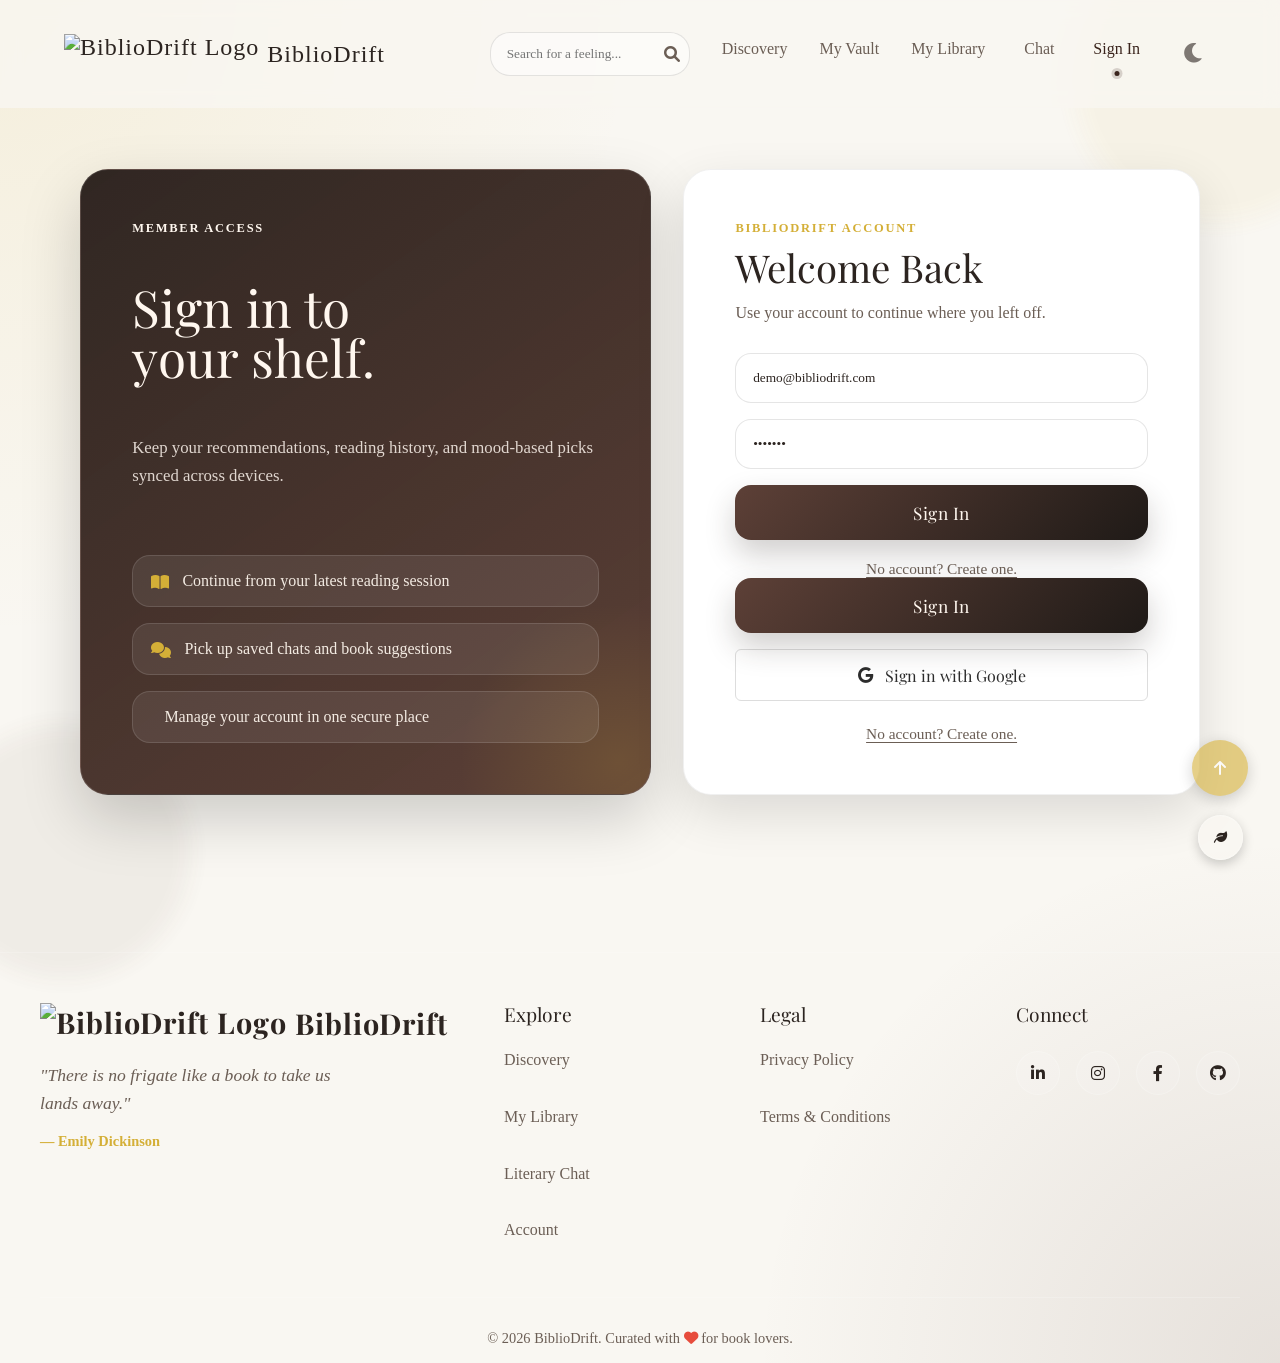
==== commit 3dd2ffe4: "feat: cleanly isolated mood sync theme system from pr-710" ====
--- a/frontend/pages/auth.html
+++ b/frontend/pages/auth.html
@@ -14,6 +14,7 @@
     <meta name="viewport" content="width=device-width, initial-scale=1.0">
     <title>Auth | BiblioDrift</title>
     <link rel="stylesheet" href="../css/style.css">
+    <link rel="stylesheet" href="../css/pwa.css">
     <link rel="stylesheet" href="../css/style-responsive.css">
     <link href="https://fonts.googleapis.com/css2?family=Playfair+Display:wght@600&family=Georgia&display=swap"
         rel="stylesheet">
@@ -243,6 +244,23 @@
             text-align: center;
         }
 
+        .google-auth-btn {
+            width: 100%;
+            padding: 0.9rem 1rem;
+            margin-top: 1rem;
+            background: #fff;
+            color: #2c2c2c;
+            border: 1px solid #ddd;
+            border-radius: 6px;
+            cursor: pointer;
+            font-family: 'Playfair Display', serif;
+            font-size: 1rem;
+            display: flex;
+            align-items: center;
+            justify-content: center;
+            gap: 0.75rem;
+        }
+
         .toggle-link {
             display: inline-flex;
             color: var(--text-muted);
@@ -297,38 +315,43 @@
 </head>
 
 <body class="auth-page">
-    <header>
-        <a href="index.html" class="logo">
-            <img style="height: 40px" src="../assets/images/biblioDrift_favicon.png" alt="BiblioDrift Logo"> BiblioDrift
-        </a>
-        <div class="header-controls">
-            <div class="search-bar">
-                <input type="text" id="searchInput" class="search-input" placeholder="Search for a feeling...">
-                <i class="fa-solid fa-search search-icon"></i>
-            </div>
-            <nav class="nav-links">
-                <div class="tooltip">
-                    <a href="index.html">Discovery</a>
-                    <span class="tooltip-text"><i class="fa-solid fa-wand-magic-sparkles"></i> Explore books</span>
-                </div>
-                <div class="tooltip">
-                    <a href="library.html">My Library</a>
-                    <span class="tooltip-text"><i class="fa-solid fa-book"></i> My Library</span>
-                </div>
-                <div class="tooltip">
-                    <a href="chat.html">Chat</a>
-                    <span class="tooltip-text"><i class="fa-solid fa-comments"></i> Chat</span>
-                </div>
-                <div class="tooltip">
-                    <a href="auth.html" class="active">Sign In</a>
-                    <span class="tooltip-text"><i class="fa-solid fa-key"></i> Access account</span>
-                </div>
-            </nav>
-            <button id="themeToggle" class="btn-icon" title="Toggle Theme">
-                <i class="fa-solid fa-moon"></i>
-            </button>
+      <header>
+    <a href="index.html" class="logo">
+      <img style="height: 40px" src="../assets/images/biblioDrift_favicon.png" alt="BiblioDrift Logo"> BiblioDrift
+    </a>
+    <div class="header-controls">
+      <div class="search-bar">
+        <input type="text" id="searchInput" class="search-input" placeholder="Search for a feeling...">
+        <i class="fa-solid fa-search search-icon" id="searchIcon"></i>
+      </div>
+      <nav class="nav-links">
+        <div class="tooltip">
+          <a href="index.html" >Discovery</a>
+          <span class="tooltip-text"><i class="fa-solid fa-wand-magic-sparkles"></i> Explore books</span>
         </div>
-    </header>
+        <div class="tooltip">
+          <a href="vault.html" >My Vault</a>
+          <span class="tooltip-text"><i class="fa-solid fa-vault"></i> My Vault</span>
+        </div>
+        <div class="tooltip">
+          <a href="library.html" >My Library</a>
+          <span class="tooltip-text"><i class="fa-solid fa-book"></i> My Library</span>
+        </div>
+        <div class="tooltip">
+          <a href="chat.html" >Chat</a>
+          <span class="tooltip-text"><i class="fa-solid fa-comments"></i> Chat</span>
+        </div>
+        <!-- DYNAMIC AUTH LINK -->
+        <div class="tooltip">
+          <a href="auth.html" id="navAuthLink" class="active">Sign In</a>
+          <span class="tooltip-text" id="navAuthTooltip"><i class="fa-solid fa-key"></i> Access account</span>
+        </div>
+      </nav>
+      <button id="themeToggle" class="btn-icon" title="Toggle Theme">
+        <i class="fa-solid fa-moon"></i>
+      </button>
+    </div>
+  </header>
 
     <main class="auth-main">
         <section class="auth-shell">
@@ -391,6 +414,11 @@
                 <button type="submit" id="submitBtn" class="auth-btn">
                     Sign In
                 </button>
+
+                <button type="button" id="googleAuthBtn" class="google-auth-btn">
+                    <i class="fa-brands fa-google"></i>
+                    <span>Sign in with Google</span>
+                </button>
             </form>
             
             <!-- Mode Toggle Link -->
@@ -402,6 +430,58 @@
         </section>
     </main>
 
+  <!-- Back to Top Button -->
+  <button id="backToTop" class="btn-icon back-to-top" title="Back to Top" onclick="window.scrollTo({top: 0, behavior: 'smooth'});">
+    <i class="fa-solid fa-arrow-up"></i>
+  </button>
+
+  <!-- Ambient Sanctuary UI -->
+  <div class="ambient-sanctuary">
+    <button id="ambientToggle" title="Ambient Sanctuary" aria-expanded="false" aria-controls="ambientPanel">
+      <i class="fa-solid fa-leaf"></i>
+    </button>
+    <div id="ambientPanel" class="ambient-panel">
+      <h3 style="color: var(--text-main) !important;">Ambient Sanctuary</h3>
+      <div class="ambient-option">
+        <span style="color: var(--text-main) !important;"><i class="fa-solid fa-cloud-rain"></i> Rainy Evening</span>
+        <label class="switch">
+          <input type="checkbox" id="rainToggle">
+          <span class="slider"></span>
+        </label>
+      </div>
+      <div class="ambient-option">
+        <span style="color: var(--text-main) !important;"><i class="fa-solid fa-fire"></i> Cozy Fireplace</span>
+        <label class="switch">
+          <input type="checkbox" id="fireToggle">
+          <span class="slider"></span>
+        </label>
+      </div>
+      <div class="ambient-option">
+        <span style="color: var(--text-main) !important;"><i class="fa-solid fa-water"></i> Calm Ocean Waves</span>
+        <label class="switch">
+          <input type="checkbox" id="oceanToggle">
+          <span class="slider"></span>
+        </label>
+      </div>
+      <div class="ambient-option">
+        <span style="color: var(--text-main) !important;"><i class="fa-solid fa-bolt"></i> Stormy Rain</span>
+        <label class="switch">
+          <input type="checkbox" id="stormToggle">
+          <span class="slider"></span>
+        </label>
+      </div>
+      <div class="volume-control">
+        <label for="ambientVolume" style="color: var(--text-main) !important;"><i class="fa-solid fa-volume-high"></i> Volume</label>
+        <div class="range-wrap">
+          <div class="range-track" aria-hidden="true"></div>
+          <div class="range-fill" aria-hidden="true"></div>
+          <input type="range" id="ambientVolume" min="0" max="1" step="0.1" value="0.5" style="width: 100%;">
+        </div>
+      </div>
+    </div>
+  </div>
+
+
     <script src="../js/config.js"></script>
     <script src="../js/footer.js"></script>
     <script src="../js/app.js"></script>
@@ -412,6 +492,16 @@
         const authTitle = document.getElementById('authTitle');
         const nameField = document.getElementById('nameField');
         const submitBtn = document.getElementById('submitBtn');
+        const googleAuthBtn = document.getElementById('googleAuthBtn');
+
+        if (googleAuthBtn) {
+            googleAuthBtn.addEventListener('click', () => {
+                const mode = authForm.dataset.mode === 'register' ? 'register' : 'login';
+                googleAuthBtn.disabled = true;
+                googleAuthBtn.querySelector('span').textContent = 'Redirecting to Google...';
+                window.location.href = `${MOOD_API_BASE}/auth/google?mode=${encodeURIComponent(mode)}`;
+            });
+        }
         const passwordInput = document.getElementById('password');
 
         if (toggleText) {
@@ -422,6 +512,7 @@
                     authTitle.textContent = 'Create Account';
                     nameField.style.display = 'block';
                     submitBtn.textContent = 'Sign Up';
+                    googleAuthBtn.querySelector('span').textContent = 'Sign up with Google';
                     toggleText.textContent = 'Already have an account? Sign in.';
                     passwordInput.autocomplete = 'new-password';
                 } else {
@@ -429,6 +520,7 @@
                     authTitle.textContent = 'Welcome Back';
                     nameField.style.display = 'none';
                     submitBtn.textContent = 'Sign In';
+                    googleAuthBtn.querySelector('span').textContent = 'Sign in with Google';
                     toggleText.textContent = 'No account? Create one.';
                     passwordInput.autocomplete = 'current-password';
                 }
@@ -473,6 +565,8 @@
             }
         });
     </script>
+    <script src="../js/theme-manager.js"></script>
+  <script src="../js/ambient.js"></script>
 </body>
 
 </html>
--- a/frontend/css/style.css
+++ b/frontend/css/style.css
@@ -14,6 +14,8 @@
     --input-border: rgba(0, 0, 0, 0.1);
     --book-bg: #fff;
     --paper-color: #fffdf9;
+    --nav-active-color: #3a241c;
+    --nav-active-ring: rgba(58, 36, 28, 0.18);
 
     /* Vibe Colors */
     --vibe-mystery: #78909c;
@@ -23,6 +25,7 @@
     /* Dimensions */
     --book-width: 160px;
     --book-height: 240px;
+
     --book-thick: 40px;
 }
 
@@ -35,7 +38,6 @@
     backdrop-filter: blur(12px);
     -webkit-backdrop-filter: blur(12px);
 }
-
 
 [data-theme="night"] {
     /* Night Theme (Dark Wood) */
@@ -53,6 +55,8 @@
     --input-border: rgba(255, 255, 255, 0.1);
     --book-bg: #2c2420;
     --paper-color: #e0d5cb;
+    --nav-active-color: #fff2df;
+    --nav-active-ring: rgba(255, 242, 223, 0.22);
 }
 
 * {
@@ -73,7 +77,13 @@
     /* Classic serif for books */
     overflow-x: hidden;
     min-height: 100vh;
+    display: flex;
+    flex-direction: column;
     transition: background-color 0.4s ease, color 0.4s ease, border-color 0.4s ease, box-shadow 0.4s ease;
+}
+
+main {
+    flex: 1;
 }
 
 /* Explicit night-mode overrides — bulletproof fallback */
@@ -190,16 +200,52 @@
     gap: 0.5rem;
 }
 
+.nav-links {
+    display: flex;
+    align-items: center;
+    gap: 2rem;
+}
+
 .nav-links a {
     text-decoration: none;
     color: var(--text-muted);
-    margin-left: 2rem;
-    transition: color 0.3s ease;
+    position: relative;
+    display: inline-flex;
+    align-items: center;
+    justify-content: center;
+    min-height: 30px;
+    padding-bottom: 10px;
+    transition: color 0.25s ease;
 }
 
 .nav-links a:hover,
 .nav-links a.active {
-    color: var(--text-main);
+    color: var(--nav-active-color);
+}
+
+.nav-links a::after {
+    content: "";
+    position: absolute;
+    left: 50%;
+    bottom: 0;
+    width: 5px;
+    height: 5px;
+    border-radius: 50%;
+    background: var(--nav-active-color);
+    box-shadow: 0 0 0 3px var(--nav-active-ring);
+    opacity: 0;
+    transform: translateX(-50%) scale(0.35);
+    transition: opacity 0.22s ease, transform 0.22s ease;
+}
+
+.nav-links a:hover::after {
+    opacity: 0.45;
+    transform: translateX(-50%) scale(0.75);
+}
+
+.nav-links a.active::after {
+    opacity: 1;
+    transform: translateX(-50%) scale(1);
 }
 
 /* === ANIMATED HOVER TOOLTIPS FOR NAVIGATION (NEW) === */
@@ -209,48 +255,19 @@
 }
 
 .tooltip-text {
-    position: absolute;
-    left: 50%;
-    bottom: calc(100% + 8px);
-    transform: translateX(-50%) scale(0.95) translateY(6px);
-    padding: 10px 14px;
-    background: #fffaf3;
-    color: #2b2b2b;
-    font-size: 13px;
-    font-weight: 500;
-    white-space: nowrap;
-    border-radius: 10px;
-    box-shadow: 0 8px 20px rgba(0, 0, 0, 0.15);
-    border: 1px solid rgba(0, 0, 0, 0.08);
-    opacity: 0;
-    visibility: hidden;
-    pointer-events: none;
-    transition: all 0.25s ease;
-    z-index: 9999;
+    display: none;
 }
 
 .tooltip-text::after {
-    content: "";
-    position: absolute;
-    top: 100%;
-    left: 50%;
-    transform: translateX(-50%) rotate(45deg);
-    width: 12px;
-    height: 12px;
-    background: #fffaf3;
-    border-left: 1px solid rgba(0, 0, 0, 0.08);
-    border-bottom: 1px solid rgba(0, 0, 0, 0.08);
+    display: none;
 }
 
 .tooltip:hover .tooltip-text {
-    opacity: 1;
-    visibility: visible;
-    transform: translateX(-40%) scale(1) translateY(0);
+    display: none;
 }
 
 .tooltip-text i {
-    margin-right: 5px;
-    color: var(--accent-gold);
+    display: none;
 }
 
 main {
@@ -311,9 +328,7 @@
     justify-content: space-between;
     align-items: baseline;
     flex-wrap: wrap;
-    gap: 1rem ;
-    justify-content: space-between;
-    align-items: baseline;
+    gap: 1rem;
 }
 
 .curated-row {
@@ -871,19 +886,10 @@
     animation: fadeIn 0.5s ease;
 }
 
-.view-toggles {
-    margin-top: 1.5rem;
-    display: flex;
-    justify-content: center;
-    gap: 1rem;
-    width: 100%;
-}
-
 .view-toggles button {
     cursor: pointer;
     transition: all 0.3s ease;
 }
-
 
 .view-toggles .active-view {
     box-shadow: 0 4px 15px rgba(0, 0, 0, 0.2);
@@ -1153,7 +1159,27 @@
     gap: 1rem;
 }
 
-
+.btn-primary {
+    background: var(--text-main);
+    color: var(--bg-color);
+    border: none;
+    padding: 1rem 2rem;
+    border-radius: 30px;
+    font-family: "Georgia", serif;
+    font-size: 1.1rem;
+    cursor: pointer;
+    transition: all 0.3s;
+    display: flex;
+    align-items: center;
+    gap: 0.8rem;
+}
+
+.btn-primary:hover {
+    background: var(--accent-gold);
+    color: #fff;
+    transform: translateY(-2px);
+    box-shadow: 0 5px 15px rgba(0, 0, 0, 0.1);
+}
 
 /* Responsive Modal */
 @media (max-width: 768px) {
@@ -1805,15 +1831,12 @@
 
 /* ===== GENRE SECTION STYLES ===== */
 .genre-grid {
-    display: grid;
-    grid-template-columns: repeat(4, 1fr);
-    gap: 1.5rem;
-    padding: 2rem 1rem;
-    width: 100%;
-    max-width: 100%;
-    overflow-x: hidden;
-}
-
+display: grid;
+   
+    grid-template-columns: repeat(auto-fill, minmax(180px, 1fr));
+    gap: 1.25rem;
+    padding: 2rem 0.5rem
+}
 
 /* Genre Card - Vintage Book Spine Look */
 /* Genre Card - Compact Vintage Rectangular Look */
@@ -4152,67 +4175,17 @@
 
 .btn-primary {
     background-color: var(--wood-dark);
-    color: var(--paper-color);
+    color: #fff;
     padding: 0.8rem 1.5rem;
-    border-radius: 20px;
+    border-radius: 4px;
     font-family: 'Playfair Display', serif;
     text-decoration: none;
-    border: 1px solid var(--wood-dark);
-    transition: all 0.4s ease;
-    cursor: pointer;
-    display: inline-flex;
-    align-items: center;
-    justify-content: center;
-    gap: 0.5rem;
+    transition: background-color 0.3s;
 }
 
 .btn-primary:hover {
     background-color: var(--wood-light);
-    border-color: var(--wood-light);
-    transform: translateY(-2px);
-    box-shadow: 0 5px 15px rgba(0, 0, 0, 0.2);
-}
-
-.btn-secondary {
-    background-color: var(--paper-color);
-    color: var(--wood-dark);
-    padding: 0.8rem 1.5rem;
-    border-radius: 20px;
-    font-family: 'Playfair Display', serif;
-    text-decoration: none;
-    border: 1px solid var(--glass-border);
-    transition: all 0.4s ease;
-    cursor: pointer;
-    display: inline-flex;
-    align-items: center;
-    justify-content: center;
-    gap: 0.5rem;
-    backdrop-filter: blur(5px);
-}
-
-.btn-secondary:hover {
-    background-color: var(--paper-color);
-    filter: brightness(1.1);
-    border-color: var(--accent-gold);
-    transform: translateY(-2px);
-    box-shadow: 0 0 15px rgba(252, 203, 78, 0.2);
-}
-
-
-/* Antigravity Floating Animation */
-.antigravity-float {
-    animation: antigravity 4s ease-in-out infinite;
-}
-
-@keyframes antigravity {
-    0%, 100% {
-        transform: translateY(0);
-    }
-    50% {
-        transform: translateY(-4px);
-    }
-}
-
+}
 
 .btn-outline {
     background-color: transparent;
@@ -4627,6 +4600,20 @@
     transform: scale(1.05);
 }
 
+/* Animated active state for the sanctuary toggle button */
+#ambientToggle {
+    will-change: transform;
+}
+
+#ambientToggle.active {
+    transform: scale(1.08) rotate(-8deg) !important;
+    box-shadow: 0 10px 24px rgba(0, 0, 0, 0.32) !important;
+}
+
+#ambientToggle:active {
+    transform: scale(0.96) rotate(-2deg) !important;
+}
+
 .ambient-panel {
     position: absolute;
     bottom: 60px;
@@ -4642,11 +4629,17 @@
     display: none;
     flex-direction: column;
     gap: 1rem;
+    /* Prepare for animated entrance */
+    opacity: 0;
+    transform: translateY(8px) scale(0.995);
+    transition: opacity 260ms cubic-bezier(.2,.9,.3,1), transform 260ms cubic-bezier(.2,.9,.3,1);
     z-index: 10002;
 }
 
 .ambient-panel.active {
     display: flex !important;
+    opacity: 1 !important;
+    transform: translateY(0) scale(1) !important;
 }
 
 .ambient-option {
@@ -4661,6 +4654,450 @@
     align-items: center;
     gap: 10px;
     font-size: 0.95rem;
+}
+
+/* Improved alignment: use a two-column grid so labels line up and controls align consistently */
+.ambient-panel .ambient-option,
+.ambient-panel .volume-control {
+    display: grid;
+    grid-template-columns: 1fr auto;
+    align-items: center;
+    gap: 10px;
+}
+
+.ambient-panel .volume-control {
+    position: relative;
+    display: grid;
+    grid-template-columns: auto 1fr;
+    align-items: center;
+    gap: 10px;
+}
+
+.ambient-panel .volume-control .range-wrap {
+    grid-column: 2 / 3;
+    position: relative;
+    width: 100%;
+}
+
+/* Library-specific alignment fixes */
+.library-page .ambient-panel .volume-control .range-wrap {
+    height: 18px;
+}
+
+.library-page .ambient-panel .volume-control .range-wrap .range-track,
+.library-page .ambient-panel .volume-control .range-wrap .range-fill {
+    top: 50%;
+    transform: translateY(-50%);
+}
+
+.library-page .ambient-panel .volume-control .range-wrap input[type="range"] {
+    height: 18px !important;
+    padding: 0 !important;
+}
+
+/* Final alignment nudge: move the thumb slightly down to perfectly center on the track across pages */
+.ambient-panel .volume-control .range-wrap input[type="range"]::-webkit-slider-thumb {
+    transform: translateY(2px) !important;
+}
+.ambient-panel .volume-control .range-wrap input[type="range"]::-moz-range-thumb {
+    transform: translateY(2px) !important;
+}
+
+/* Library/profile specific small adjustments if needed */
+.library-page .ambient-panel .volume-control .range-wrap .range-track,
+.library-page .ambient-panel .volume-control .range-wrap .range-fill,
+#profile-page .ambient-panel .volume-control .range-wrap .range-track,
+#profile-page .ambient-panel .volume-control .range-wrap .range-fill {
+    /* keep track centered */
+    top: 50% !important;
+    transform: translateY(-50%) !important;
+}
+
+.ambient-panel .volume-control .range-wrap .range-track {
+    position: absolute;
+    left: 0;
+    right: 0;
+    height: 6px;
+    background: rgba(0,0,0,0.12);
+    border-radius: 999px;
+    top: 50%;
+    transform: translateY(-50%);
+    z-index: 1;
+}
+
+.ambient-panel .volume-control .range-wrap .range-fill {
+    position: absolute;
+    left: 0;
+    height: 6px;
+    background: var(--accent-gold);
+    border-radius: 999px;
+    top: 50%;
+    transform: translateY(-50%);
+    z-index: 2;
+    width: 50%;
+    transition: width 240ms cubic-bezier(.2,1,.22,1);
+}
+
+.ambient-panel .volume-control .range-wrap input[type="range"] {
+    background: transparent !important;
+    position: relative;
+    z-index: 3;
+    width: 100%;
+}
+
+/* Profile-specific nudge: align the track/fill and thumb better on profile layout */
+.profile-page .ambient-panel .volume-control .range-wrap {
+    padding-top: 2px; /* small spacing to shift input area down slightly */
+}
+
+.profile-page .ambient-panel .volume-control .range-wrap .range-track,
+.profile-page .ambient-panel .volume-control .range-wrap .range-fill {
+    top: 54%;
+}
+
+.profile-page .ambient-panel .volume-control .range-wrap input[type="range"] {
+    height: 20px !important;
+}
+
+.profile-page .ambient-panel .volume-control .range-wrap input[type="range"]::-webkit-slider-thumb {
+    margin-top: 0 !important;
+}
+
+/* Make the input tall enough so the thumb can be vertically centered; remove negative margins */
+.ambient-panel .volume-control .range-wrap input[type="range"] {
+    height: 18px !important;
+    padding: 0 !important;
+    margin: 0 !important;
+    line-height: 18px !important;
+}
+
+/* Ensure the WebKit thumb is not shifted upward */
+.ambient-panel .volume-control .range-wrap input[type="range"]::-webkit-slider-thumb {
+    margin-top: 0 !important;
+    position: relative !important;
+    top: 0 !important;
+}
+
+/* Ensure the Firefox thumb is vertically centered */
+.ambient-panel .volume-control .range-wrap input[type="range"]::-moz-range-thumb {
+    margin: 0 !important;
+}
+
+.ambient-panel .ambient-option span,
+.ambient-panel .volume-control label {
+    display: flex;
+    align-items: center;
+    gap: 10px;
+    color: var(--text-main);
+}
+
+/* Make switches slightly larger and center their internal toggle */
+.switch {
+    width: 44px;
+    height: 26px;
+}
+
+.slider {
+    border-radius: 999px;
+    background-color: rgba(68,68,68,0.9);
+}
+
+.slider:before {
+    height: 18px;
+    width: 18px;
+    left: 4px;
+    bottom: 4px;
+}
+
+/* Smooth transitions for switches */
+.slider {
+    transition: background-color 200ms cubic-bezier(.2,.9,.3,1);
+}
+
+.slider:before {
+    transition: transform 200ms cubic-bezier(.2,.9,.3,1), box-shadow 200ms;
+}
+
+input:checked + .slider {
+    background-color: var(--accent-gold);
+}
+
+input:checked + .slider:before {
+    transform: translateX(18px);
+}
+
+/* Quick pop when a toggle is enabled */
+input:checked + .slider {
+    animation: togglePop 220ms cubic-bezier(.2,.9,.3,1);
+}
+
+@keyframes togglePop {
+    0% { transform: scale(0.96); }
+    60% { transform: scale(1.04); }
+    100% { transform: scale(1); }
+}
+
+/* Staggered fade-in for options when panel opens */
+.ambient-panel.active .ambient-option,
+.ambient-panel.active .volume-control {
+    opacity: 0;
+    transform: translateY(6px);
+    animation: optionFade 360ms cubic-bezier(.2,.9,.3,1) forwards;
+}
+.ambient-panel.active .ambient-option:nth-child(1) { animation-delay: 0.06s; }
+.ambient-panel.active .ambient-option:nth-child(2) { animation-delay: 0.12s; }
+.ambient-panel.active .ambient-option:nth-child(3) { animation-delay: 0.18s; }
+.ambient-panel.active .ambient-option:nth-child(4) { animation-delay: 0.24s; }
+.ambient-panel.active .volume-control { animation-delay: 0.3s; }
+
+@keyframes optionFade {
+    to { opacity: 1; transform: translateY(0); }
+}
+
+/* Button press micro-interaction */
+#ambientToggle {
+    transition: transform 180ms ease, box-shadow 180ms ease, background 180ms ease;
+}
+
+#ambientToggle:active {
+    transform: scale(0.96) rotate(-6deg);
+}
+
+/* Accessible focus for switches */
+.switch input:focus-visible + .slider {
+    box-shadow: 0 0 0 4px rgba(212,175,55,0.16);
+}
+
+/* Volume slider styling */
+.ambient-panel input[type="range"] {
+    -webkit-appearance: none;
+    width: 130px;
+    height: 6px;
+    background-color: rgba(0,0,0,0.12);
+    /* Use a solid gold background-image and size it with --ambient-fill for reliable Chrome rendering */
+    background-image: linear-gradient(to right, var(--accent-gold), var(--accent-gold));
+    background-size: calc(var(--ambient-fill,50) * 1%) 100%;
+    background-repeat: no-repeat;
+    border-radius: 999px;
+    outline: none;
+}
+
+.ambient-panel input[type="range"]::-webkit-slider-thumb {
+    -webkit-appearance: none;
+    width: 18px;
+    height: 18px;
+    background: var(--accent-gold);
+    border-radius: 50%;
+    box-shadow: 0 2px 6px rgba(0,0,0,0.25);
+    cursor: pointer;
+}
+
+/* Ensure base thumb has a transition so scaling animates smoothly on all pages */
+.ambient-panel input[type="range"]::-webkit-slider-thumb {
+    transition: transform 260ms cubic-bezier(.2,1,.22,1), box-shadow 260ms ease !important;
+    transform-origin: center center;
+    transform: scale(1) !important;
+}
+
+/* Animated track fill and thumb pop when volume changes */
+.ambient-panel input[type="range"] {
+    background: linear-gradient(90deg, var(--accent-gold) var(--ambient-fill,50%), rgba(0,0,0,0.12) var(--ambient-fill,50%));
+    background-size: 100% 100%;
+    background-repeat: no-repeat;
+    transition: background 360ms cubic-bezier(.2,1,.22,1);
+}
+
+.ambient-panel input.volume-animate::-webkit-slider-thumb {
+    transform: scale(1.12) !important;
+    transition: transform 360ms cubic-bezier(.2,1,.22,1) !important;
+}
+
+/* Also ensure the base Firefox thumb transitions */
+.ambient-panel input[type="range"]::-moz-range-thumb {
+    transition: transform 260ms cubic-bezier(.2,1,.22,1), box-shadow 260ms ease;
+    transform-origin: center center;
+}
+
+.ambient-panel input.volume-animate::-moz-range-thumb {
+    transform: scale(1.12);
+    transition: transform 360ms cubic-bezier(.2,1,.22,1);
+}
+
+/* Fallback for Firefox: smooth track color via background */
+.ambient-panel input[type="range"]::-moz-range-track {
+    background: transparent;
+}
+
+/* Responsive ambient panel: full width on very small screens */
+@media (max-width: 420px) {
+    .ambient-panel {
+        right: 1rem;
+        bottom: 70px;
+        width: min(92vw, 320px);
+        padding: 0.9rem;
+    }
+
+    .ambient-panel input[type="range"] {
+        width: 100%;
+    }
+}
+
+/* Library page: make ambient volume control smaller for compact layout */
+.library-page .ambient-panel input[type="range"] {
+    -webkit-appearance: none;
+    appearance: none;
+    width: 120px;
+    height: 6px;
+    background-color: rgba(0,0,0,0.12) !important;
+    background-image: linear-gradient(to right, var(--accent-gold), var(--accent-gold)) !important;
+    background-size: calc(var(--ambient-fill,50) * 1%) 100% !important;
+    background-repeat: no-repeat !important;
+    border-radius: 999px;
+    outline: none;
+}
+
+.library-page .ambient-panel input[type="range"]::-webkit-slider-runnable-track {
+    height: 6px;
+    border-radius: 999px;
+}
+
+.library-page .ambient-panel input[type="range"]::-webkit-slider-thumb {
+    -webkit-appearance: none;
+    appearance: none;
+    margin-top: -6px; /* center the larger thumb */
+    width: 18px;
+    height: 18px;
+    background: var(--accent-gold);
+    border-radius: 50%;
+    box-shadow: 0 3px 8px rgba(0,0,0,0.25);
+    border: 3px solid rgba(255,255,255,0.8);
+    cursor: pointer;
+}
+
+.library-page .ambient-panel input[type="range"]::-moz-range-track {
+    height: 6px;
+    background: transparent;
+}
+
+.library-page .ambient-panel input[type="range"]::-moz-range-thumb {
+    width: 18px;
+    height: 18px;
+    background: var(--accent-gold);
+    border-radius: 50%;
+    box-shadow: 0 3px 8px rgba(0,0,0,0.25);
+    border: 3px solid rgba(255,255,255,0.8);
+    cursor: pointer;
+}
+
+.library-page .ambient-panel .volume-control label {
+    font-size: 0.95rem;
+}
+
+/* Override responsive minimums that enlarge inputs (loaded in style-responsive.css) */
+.library-page .ambient-panel input[type="range"] {
+    min-height: 0 !important;
+    min-width: 0 !important;
+    height: 6px !important;
+}
+.library-page .ambient-panel input[type="range"]::-webkit-slider-thumb {
+    width: 18px !important;
+    height: 18px !important;
+}
+.library-page .ambient-panel input[type="range"]::-moz-range-thumb {
+    width: 18px !important;
+    height: 18px !important;
+}
+
+/* Profile page: same compact ambient volume styling as library */
+#profile-page .ambient-panel input[type="range"] {
+    -webkit-appearance: none;
+    appearance: none;
+    width: 120px;
+    height: 6px;
+    background-color: rgba(0,0,0,0.12) !important;
+    background-image: linear-gradient(to right, var(--accent-gold), var(--accent-gold)) !important;
+    background-size: calc(var(--ambient-fill,50) * 1%) 100% !important;
+    background-repeat: no-repeat !important;
+    border-radius: 999px;
+    outline: none;
+    min-height: 0 !important;
+    min-width: 0 !important;
+}
+
+#profile-page .ambient-panel input[type="range"]::-webkit-slider-runnable-track {
+    height: 6px;
+    border-radius: 999px;
+}
+
+#profile-page .ambient-panel input[type="range"]::-webkit-slider-thumb {
+    -webkit-appearance: none;
+    appearance: none;
+    margin-top: -6px;
+    width: 18px;
+    height: 18px;
+    background: var(--accent-gold);
+    border-radius: 50%;
+    box-shadow: 0 3px 8px rgba(0,0,0,0.25);
+    border: 3px solid rgba(255,255,255,0.8);
+    cursor: pointer;
+}
+
+#profile-page .ambient-panel input[type="range"]::-moz-range-track {
+    height: 6px;
+    background: transparent;
+}
+
+#profile-page .ambient-panel input[type="range"]::-moz-range-thumb {
+    width: 18px;
+    height: 18px;
+    background: var(--accent-gold);
+    border-radius: 50%;
+    box-shadow: 0 3px 8px rgba(0,0,0,0.25);
+    border: 3px solid rgba(255,255,255,0.8);
+    cursor: pointer;
+}
+
+#profile-page .ambient-panel .volume-control label {
+    font-size: 0.95rem;
+}
+
+/* Strong overrides to ensure page-scoped slider sizing is applied last */
+.library-page .ambient-panel input[type="range"],
+.profile-page .ambient-panel input[type="range"] {
+    -webkit-appearance: none !important;
+    appearance: none !important;
+    width: 120px !important;
+    height: 6px !important;
+    background: linear-gradient(90deg, var(--accent-gold) 50%, rgba(0,0,0,0.12) 50%) !important;
+    border-radius: 999px !important;
+    outline: none !important;
+    min-height: 0 !important;
+    min-width: 0 !important;
+}
+
+.library-page .ambient-panel input[type="range"]::-webkit-slider-thumb,
+.profile-page .ambient-panel input[type="range"]::-webkit-slider-thumb {
+    -webkit-appearance: none !important;
+    appearance: none !important;
+    margin-top: 0 !important;
+    width: 18px !important;
+    height: 18px !important;
+    background: var(--accent-gold) !important;
+    border-radius: 50% !important;
+    box-shadow: 0 3px 8px rgba(0,0,0,0.25) !important;
+    border: 3px solid rgba(255,255,255,0.8) !important;
+    cursor: pointer !important;
+}
+
+.library-page .ambient-panel input[type="range"]::-moz-range-thumb,
+.profile-page .ambient-panel input[type="range"]::-moz-range-thumb {
+    width: 18px !important;
+    height: 18px !important;
+    background: var(--accent-gold) !important;
+    border-radius: 50% !important;
+    box-shadow: 0 3px 8px rgba(0,0,0,0.25) !important;
+    border: 3px solid rgba(255,255,255,0.8) !important;
+    cursor: pointer !important;
 }
 
 .switch {
@@ -4715,940 +5152,346 @@
   cursor: url("data:image/svg+xml;utf8,<svg xmlns='http://www.w3.org/2000/svg' width='32' height='32' viewBox='0 0 24 24'><path fill='%23ffca3a' d='M4.42 20.58a1 1 0 0 0 1.41 0L15.24 11.2l-2.44-2.44L3.42 18.17a1 1 0 0 0 0 1.41zM17.36 9.08l-2.44-2.44 2.12-2.12a2 2 0 0 1 2.83 0l1.77 1.77a2 2 0 0 1 0 2.83z'/><path stroke='%23ffca3a' stroke-width='1.5' d='M2 22l4-1'/></svg>") 0 24, pointer !important;
 }
 
-/* ============================================================ */
-/* READING PROGRESS TRACKING SYSTEM                            */
-/* ============================================================ */
-
-/* --- Spine progress indicator (library.html 3D view) --- */
-.spine-progress-indicator {
+/* ============================================================
+   AMBIENT VOLUME SLIDER — SINGLE SOURCE OF TRUTH
+   Replace ALL existing slider/range rules in style.css with this block.
+   Remove every other rule targeting:
+     - .ambient-panel input[type="range"]
+     - .library-page .ambient-panel input[type="range"]
+     - #profile-page .ambient-panel input[type="range"]
+     - .ambient-panel .volume-control .range-wrap ...
+     - Any block with margin-top on ::-webkit-slider-thumb inside ambient-panel
+   ============================================================ */
+
+/* 1. Volume control layout */
+.ambient-panel .volume-control {
+    display: grid;
+    grid-template-columns: auto 1fr;
+    align-items: center;
+    gap: 10px;
+}
+
+.ambient-panel .volume-control label {
+    display: flex;
+    align-items: center;
+    gap: 10px;
+    color: var(--text-main);
+    font-size: 0.95rem;
+    white-space: nowrap;
+}
+
+/* 2. The wrapper that stacks track, fill, and input */
+.ambient-panel .volume-control .range-wrap {
+    position: relative;
+    width: 100%;
+    height: 18px;          /* fixed height — track and thumb share this axis */
+    display: flex;
+    align-items: center;   /* vertically centers the <input> */
+}
+
+/* 3. Track and fill — absolutely positioned, vertically centred */
+.ambient-panel .volume-control .range-wrap .range-track,
+.ambient-panel .volume-control .range-wrap .range-fill {
     position: absolute;
-    bottom: 0;
     left: 0;
+    top: 50%;
+    transform: translateY(-50%);
+    height: 6px;
+    border-radius: 999px;
+    pointer-events: none;
+}
+
+.ambient-panel .volume-control .range-wrap .range-track {
+    right: 0;
+    background: rgba(0, 0, 0, 0.15);
+    z-index: 1;
+}
+
+.ambient-panel .volume-control .range-wrap .range-fill {
+    background: var(--accent-gold);
+    width: 50%;            /* JS will update this dynamically */
+    transition: width 240ms cubic-bezier(.2, 1, .22, 1);
+    z-index: 2;
+}
+
+/* 4. The actual <input> — transparent, sits on top */
+.ambient-panel .volume-control .range-wrap input[type="range"],
+.library-page .ambient-panel .volume-control .range-wrap input[type="range"],
+.profile-page .ambient-panel .volume-control .range-wrap input[type="range"],
+#profile-page .ambient-panel .volume-control .range-wrap input[type="range"] {
+    -webkit-appearance: none !important;
+    appearance: none !important;
+    position: relative;
+    z-index: 3;
+    width: 100% !important;
+    height: 18px !important;   /* matches .range-wrap height */
+    min-height: 0 !important;
+    min-width: 0 !important;
+    background: transparent !important;
+    border-radius: 999px;
+    outline: none;
+    cursor: pointer;
+    margin: 0 !important;
+    padding: 0 !important;
+}
+
+/* 5. WebKit track — transparent (fill handled by .range-fill div) */
+.ambient-panel .volume-control .range-wrap input[type="range"]::-webkit-slider-runnable-track,
+.library-page .ambient-panel .volume-control .range-wrap input[type="range"]::-webkit-slider-runnable-track,
+.profile-page .ambient-panel .volume-control .range-wrap input[type="range"]::-webkit-slider-runnable-track,
+#profile-page .ambient-panel .volume-control .range-wrap input[type="range"]::-webkit-slider-runnable-track {
+    height: 6px !important;
+    background: transparent !important;
+    border-radius: 999px;
+}
+
+/* 6. WebKit thumb — THE KEY FIX: margin-top centers it on the 6px track */
+.ambient-panel .volume-control .range-wrap input[type="range"]::-webkit-slider-thumb,
+.library-page .ambient-panel .volume-control .range-wrap input[type="range"]::-webkit-slider-thumb,
+.profile-page .ambient-panel .volume-control .range-wrap input[type="range"]::-webkit-slider-thumb,
+#profile-page .ambient-panel .volume-control .range-wrap input[type="range"]::-webkit-slider-thumb {
+    -webkit-appearance: none !important;
+    appearance: none !important;
+    width: 18px !important;
+    height: 18px !important;
+    border-radius: 50% !important;
+    background: var(--accent-gold) !important;
+    border: 3px solid rgba(255, 255, 255, 0.85) !important;
+    box-shadow: 0 2px 8px rgba(0, 0, 0, 0.3) !important;
+    cursor: pointer !important;
+    margin-top: -6px !important;   /* (18px thumb - 6px track) / 2 = 6px */
+    transform: none !important;    /* kill any conflicting translateY */
+    transition: transform 260ms cubic-bezier(.2, 1, .22, 1),
+                box-shadow 260ms ease !important;
+}
+
+/* Thumb hover */
+.ambient-panel .volume-control .range-wrap input[type="range"]:hover::-webkit-slider-thumb {
+    transform: scale(1.15) !important;
+    box-shadow: 0 3px 12px rgba(212, 175, 55, 0.5) !important;
+}
+
+/* Thumb pop animation (JS adds .volume-animate class) */
+.ambient-panel .volume-control .range-wrap input[type="range"].volume-animate::-webkit-slider-thumb {
+    transform: scale(1.2) !important;
+    box-shadow: 0 0 14px rgba(212, 175, 55, 0.6) !important;
+}
+
+/* 7. Firefox track */
+.ambient-panel .volume-control .range-wrap input[type="range"]::-moz-range-track,
+.library-page .ambient-panel .volume-control .range-wrap input[type="range"]::-moz-range-track,
+.profile-page .ambient-panel .volume-control .range-wrap input[type="range"]::-moz-range-track,
+#profile-page .ambient-panel .volume-control .range-wrap input[type="range"]::-moz-range-track {
+    height: 6px !important;
+    background: transparent !important;
+    border-radius: 999px;
+}
+
+/* 8. Firefox thumb */
+.ambient-panel .volume-control .range-wrap input[type="range"]::-moz-range-thumb,
+.library-page .ambient-panel .volume-control .range-wrap input[type="range"]::-moz-range-thumb,
+.profile-page .ambient-panel .volume-control .range-wrap input[type="range"]::-moz-range-thumb,
+#profile-page .ambient-panel .volume-control .range-wrap input[type="range"]::-moz-range-thumb {
+    width: 18px !important;
+    height: 18px !important;
+    border-radius: 50% !important;
+    background: var(--accent-gold) !important;
+    border: 3px solid rgba(255, 255, 255, 0.85) !important;
+    box-shadow: 0 2px 8px rgba(0, 0, 0, 0.3) !important;
+    cursor: pointer !important;
+    /* Firefox auto-centers the thumb — no margin-top needed */
+}
+
+.ambient-panel .volume-control .range-wrap input[type="range"].volume-animate::-moz-range-thumb {
+    transform: scale(1.2);
+    transition: transform 360ms cubic-bezier(.2, 1, .22, 1);
+}
+
+/* ============================================================
+   AMBIENT VOLUME SLIDER — SINGLE SOURCE OF TRUTH
+   Replace ALL existing slider/range rules in style.css with this block.
+   Remove every other rule targeting:
+     - .ambient-panel input[type="range"]
+     - .library-page .ambient-panel input[type="range"]
+     - #profile-page .ambient-panel input[type="range"]
+     - .ambient-panel .volume-control .range-wrap ...
+     - Any block with margin-top on ::-webkit-slider-thumb inside ambient-panel
+   ============================================================ */
+
+/* 1. Volume control layout */
+.ambient-panel .volume-control {
+    display: grid;
+    grid-template-columns: auto 1fr;
+    align-items: center;
+    gap: 10px;
+}
+
+.ambient-panel .volume-control label {
+    display: flex;
+    align-items: center;
+    gap: 10px;
+    color: var(--text-main);
+    font-size: 0.95rem;
+    white-space: nowrap;
+}
+
+/* 2. The wrapper that stacks track, fill, and input */
+.ambient-panel .volume-control .range-wrap {
+    position: relative;
     width: 100%;
-    height: 100%;
+    height: 18px;          /* fixed height — track and thumb share this axis */
+    display: flex;
+    align-items: center;   /* vertically centers the <input> */
+}
+
+/* 3. Track and fill — absolutely positioned, vertically centred */
+.ambient-panel .volume-control .range-wrap .range-track,
+.ambient-panel .volume-control .range-wrap .range-fill {
+    position: absolute;
+    left: 0;
+    top: 50%;
+    transform: translateY(-50%);
+    height: 6px;
+    border-radius: 999px;
     pointer-events: none;
-    overflow: hidden;
-    border-radius: 2px 4px 4px 2px;
+}
+
+.ambient-panel .volume-control .range-wrap .range-track {
+    right: 0;
+    background: rgba(0, 0, 0, 0.15);
+    z-index: 1;
+}
+
+.ambient-panel .volume-control .range-wrap .range-fill {
+    background: var(--accent-gold);
+    width: 50%;            /* JS will update this dynamically */
+    transition: width 240ms cubic-bezier(.2, 1, .22, 1);
     z-index: 2;
 }
 
-.spine-progress-fill {
-    position: absolute;
-    bottom: 0;
-    left: 0;
-    width: 100%;
-    background: rgba(212, 175, 55, 0.45);
-    transition: height 0.4s ease;
-    border-radius: 0 0 2px 2px;
-}
-
-/* Finished badge on spine */
-.spine-finished-badge {
-    position: absolute;
-    bottom: 8px;
-    left: 50%;
-    transform: translateX(-50%);
-    color: #4caf50;
-    font-size: 0.75rem;
-    text-shadow: 0 1px 3px rgba(0, 0, 0, 0.5);
-    pointer-events: none;
+/* 4. The actual <input> — transparent, sits on top */
+.ambient-panel .volume-control .range-wrap input[type="range"],
+.library-page .ambient-panel .volume-control .range-wrap input[type="range"],
+.profile-page .ambient-panel .volume-control .range-wrap input[type="range"],
+#profile-page .ambient-panel .volume-control .range-wrap input[type="range"] {
+    -webkit-appearance: none !important;
+    appearance: none !important;
+    position: relative;
     z-index: 3;
-}
-
-/* --- Tooltip progress bar --- */
-.tooltip-progress {
-    margin-top: 0.5rem;
-    padding-top: 0.5rem;
-    border-top: 1px solid rgba(0, 0, 0, 0.08);
-}
-
-[data-theme="night"] .tooltip-progress {
-    border-top-color: rgba(255, 255, 255, 0.08);
-}
-
-.tooltip-progress-bar-track {
-    width: 100%;
-    height: 6px;
-    background: rgba(0, 0, 0, 0.1);
-    border-radius: 3px;
-    overflow: hidden;
-    margin-bottom: 4px;
-}
-
-[data-theme="night"] .tooltip-progress-bar-track {
-    background: rgba(255, 255, 255, 0.1);
-}
-
-.tooltip-progress-bar-fill {
-    height: 100%;
-    background: linear-gradient(90deg, var(--accent-gold), #e6c44a);
-    border-radius: 3px;
-    transition: width 0.3s ease;
-}
-
-.tooltip-progress-label {
-    font-size: 0.75rem;
-    color: var(--text-muted);
-}
-
-/* --- Modal progress tracker --- */
-.reading-progress-tracker {
-    background: #fdfaf5;
-    border: 1px solid rgba(212, 175, 55, 0.25);
-    border-radius: 12px;
-    padding: 1.2rem 1.4rem;
-    margin-top: 0.75rem;
-    width: 100%;
-}
-
-[data-theme="night"] .reading-progress-tracker {
-    background: rgba(255, 255, 255, 0.04);
-    border-color: rgba(212, 175, 55, 0.2);
-}
-
-.progress-tracker-header {
-    display: flex;
-    align-items: center;
-    gap: 0.6rem;
-    margin-bottom: 0.9rem;
-    color: var(--wood-dark);
-}
-
-[data-theme="night"] .progress-tracker-header {
-    color: var(--accent-gold);
-}
-
-.progress-tracker-header i {
-    color: var(--accent-gold);
-    font-size: 1rem;
-}
-
-.progress-tracker-title {
-    font-family: 'Playfair Display', serif;
-    font-size: 1rem;
-    font-weight: 600;
-    flex: 1;
-}
-
-.progress-percent-badge {
-    background: var(--accent-gold);
-    color: #2c2420;
-    font-size: 0.8rem;
-    font-weight: 700;
-    padding: 2px 10px;
-    border-radius: 20px;
-    min-width: 44px;
-    text-align: center;
-}
-
-/* Mode toggle buttons */
-.progress-mode-toggle {
-    display: flex;
-    gap: 0.4rem;
-    margin-bottom: 0.9rem;
-}
-
-.progress-mode-btn {
-    flex: 1;
-    padding: 0.35rem 0.6rem;
-    border: 1px solid var(--input-border);
-    border-radius: 8px;
-    background: var(--input-bg);
-    color: var(--text-muted);
-    font-family: 'Georgia', serif;
-    font-size: 0.8rem;
+    width: 100% !important;
+    height: 18px !important;   /* matches .range-wrap height */
+    min-height: 0 !important;
+    min-width: 0 !important;
+    background: transparent !important;
+    border-radius: 999px;
+    outline: none;
     cursor: pointer;
-    transition: all 0.3s ease;
-}
-
-.progress-mode-btn.active {
-    background: var(--accent-gold);
-    color: #2c2420;
-    border-color: var(--accent-gold);
-    font-weight: 600;
-}
-
-.progress-mode-btn:hover:not(.active) {
-    border-color: var(--accent-gold);
-    color: var(--text-main);
-}
-
-/* Percentage slider group */
-.progress-input-group {
-    margin-bottom: 0.75rem;
-}
-
-.progress-range-slider {
-    width: 100%;
-    accent-color: var(--accent-gold);
-    cursor: pointer;
-    margin-bottom: 0.4rem;
-    height: 4px;
-}
-
-.progress-bar-track {
-    width: 100%;
-    height: 8px;
-    background: rgba(0, 0, 0, 0.08);
-    border-radius: 4px;
-    overflow: hidden;
-    margin-bottom: 0.3rem;
-}
-
-[data-theme="night"] .progress-bar-track {
-    background: rgba(255, 255, 255, 0.1);
-}
-
-.progress-bar-fill {
-    height: 100%;
-    background: linear-gradient(90deg, var(--accent-gold), #e6c44a);
-    border-radius: 4px;
-    transition: width 0.25s ease;
-}
-
-.progress-range-labels {
-    display: flex;
-    justify-content: space-between;
-    font-size: 0.72rem;
-    color: var(--text-muted);
-}
-
-/* Pages input group */
-.pages-input-row {
-    display: flex;
-    align-items: flex-end;
-    gap: 0.6rem;
-}
-
-.pages-field {
-    display: flex;
-    flex-direction: column;
-    gap: 0.25rem;
-    flex: 1;
-}
-
-.pages-field label {
-    font-size: 0.72rem;
-    color: var(--text-muted);
-    text-transform: uppercase;
-    letter-spacing: 0.5px;
-}
-
-.pages-number-input {
-    width: 100%;
-    padding: 0.4rem 0.6rem;
-    border: 1px solid var(--input-border);
-    border-radius: 8px;
-    background: var(--input-bg);
-    color: var(--text-main);
-    font-family: 'Georgia', serif;
-    font-size: 0.9rem;
-    text-align: center;
-    outline: none;
-    transition: border-color 0.2s;
-}
-
-.pages-number-input:focus {
-    border-color: var(--accent-gold);
-}
-
-.pages-divider {
-    font-size: 0.85rem;
-    color: var(--text-muted);
-    padding-bottom: 0.5rem;
-    flex-shrink: 0;
-}
-
-/* Save button */
-.progress-save-btn {
-    width: 100%;
-    padding: 0.6rem 1rem;
-    background: var(--wood-dark);
-    color: #fff;
-    border: none;
-    border-radius: 10px;
-    font-family: 'Georgia', serif;
-    font-size: 0.9rem;
-    cursor: pointer;
-    display: flex;
-    align-items: center;
-    justify-content: center;
-    gap: 0.5rem;
-    transition: all 0.25s ease;
-    margin-top: 0.25rem;
-}
-
-.progress-save-btn:hover:not(:disabled) {
-    background: var(--accent-gold);
-    color: #2c2420;
-    transform: translateY(-1px);
-    box-shadow: 0 4px 12px rgba(212, 175, 55, 0.3);
-}
-
-.progress-save-btn:disabled {
-    opacity: 0.6;
-    cursor: not-allowed;
-}
-
-/* --- Profile page: reading progress overview --- */
-.reading-progress-overview {
-    background: var(--book-bg);
-    border-radius: 16px;
-    padding: 2rem;
-    box-shadow: var(--shadow-soft);
-    border: 1px solid var(--glass-border);
-}
-
-.reading-progress-overview h2 {
-    font-family: 'Playfair Display', serif;
-    font-size: 1.5rem;
-    color: var(--text-main);
-    margin-bottom: 1.5rem;
-    display: flex;
-    align-items: center;
-    gap: 0.6rem;
-}
-
-.reading-progress-overview h2 i {
-    color: var(--accent-gold);
-}
-
-.progress-overview-grid {
-    display: grid;
-    grid-template-columns: repeat(auto-fill, minmax(260px, 1fr));
-    gap: 1.25rem;
-}
-
-.progress-overview-card {
-    display: flex;
-    gap: 1rem;
-    background: var(--glass-bg);
-    border: 1px solid var(--glass-border);
-    border-radius: 12px;
-    padding: 1rem;
-    transition: transform 0.2s ease, box-shadow 0.2s ease;
-}
-
-.progress-overview-card:hover {
-    transform: translateY(-3px);
-    box-shadow: 0 8px 20px rgba(0, 0, 0, 0.1);
-    border-color: var(--accent-gold);
-}
-
-.progress-card-cover {
-    width: 56px;
-    height: 80px;
-    border-radius: 4px;
-    overflow: hidden;
-    flex-shrink: 0;
-    background: var(--wood-light);
-    display: flex;
-    align-items: center;
-    justify-content: center;
-    color: rgba(255, 255, 255, 0.6);
-    font-size: 1.5rem;
-    box-shadow: 3px 3px 8px rgba(0, 0, 0, 0.15);
-}
-
-.progress-card-cover img {
-    width: 100%;
-    height: 100%;
-    object-fit: cover;
-}
-
-.progress-card-info {
-    flex: 1;
-    min-width: 0;
-    display: flex;
-    flex-direction: column;
-    gap: 0.3rem;
-}
-
-.progress-card-title {
-    font-family: 'Playfair Display', serif;
-    font-size: 0.95rem;
-    font-weight: 600;
-    color: var(--text-main);
-    white-space: nowrap;
-    overflow: hidden;
-    text-overflow: ellipsis;
-}
-
-.progress-card-author {
-    font-size: 0.8rem;
-    color: var(--text-muted);
-    font-style: italic;
-    white-space: nowrap;
-    overflow: hidden;
-    text-overflow: ellipsis;
-}
-
-.progress-card-bar-wrap {
-    display: flex;
-    align-items: center;
-    gap: 0.5rem;
-    margin-top: 0.25rem;
-}
-
-.progress-card-bar-track {
-    flex: 1;
-    height: 6px;
-    background: rgba(0, 0, 0, 0.08);
-    border-radius: 3px;
-    overflow: hidden;
-}
-
-[data-theme="night"] .progress-card-bar-track {
-    background: rgba(255, 255, 255, 0.1);
-}
-
-.progress-card-bar-fill {
-    height: 100%;
-    background: linear-gradient(90deg, var(--accent-gold), #e6c44a);
-    border-radius: 3px;
-    transition: width 0.3s ease;
-}
-
-.progress-card-pct {
-    font-size: 0.75rem;
-    font-weight: 700;
-    color: var(--accent-gold);
-    min-width: 32px;
-    text-align: right;
-}
-
-.progress-card-quick-update {
-    display: flex;
-    align-items: center;
-    gap: 0.4rem;
-    margin-top: 0.3rem;
-}
-
-.progress-card-slider {
-    flex: 1;
-    accent-color: var(--accent-gold);
-    cursor: pointer;
-    height: 4px;
-}
-
-.progress-card-save-btn {
-    width: 28px;
-    height: 28px;
-    border-radius: 50%;
-    border: 1px solid var(--glass-border);
-    background: var(--glass-bg);
-    color: var(--text-muted);
-    cursor: pointer;
-    display: flex;
-    align-items: center;
-    justify-content: center;
-    font-size: 0.75rem;
-    transition: all 0.2s ease;
-    flex-shrink: 0;
-}
-
-.progress-card-save-btn:hover:not(:disabled) {
-    background: var(--accent-gold);
-    color: #2c2420;
-    border-color: var(--accent-gold);
-}
-
-.progress-card-save-btn:disabled {
-    opacity: 0.5;
-    cursor: not-allowed;
-}
-
-@media (max-width: 600px) {
-    .progress-overview-grid {
-        grid-template-columns: 1fr;
-    }
-
-    .reading-progress-tracker {
-        padding: 1rem;
-    }
-
-    .pages-input-row {
-        flex-wrap: wrap;
-    }
-
-    .pages-divider {
-        display: none;
-    }
-}
-
-
-/* ============================================================ */
-/* IN-APP BOOK PREVIEW MODAL (Google Books Embedded Viewer)    */
-/* ============================================================ */
-
-/* Backdrop overlay — hidden by default, shown via .active */
-.book-preview-modal {
-    display: none;
-    position: fixed;
-    inset: 0;
-    width: 100vw;
-    height: 100vh;
-    background: rgba(0, 0, 0, 0.78);
-    backdrop-filter: blur(6px);
-    -webkit-backdrop-filter: blur(6px);
-    z-index: 30000;   /* above all other modals */
-    align-items: center;
-    justify-content: center;
-    overflow: hidden;
-}
-
-.book-preview-modal.active {
-    display: flex;
-}
-
-/* Inner panel */
-.preview-modal-inner {
-    background: var(--bg-color);
-    border-radius: 20px;
-    width: min(92vw, 960px);
-    height: min(90vh, 780px);
-    display: flex;
-    flex-direction: column;
-    overflow: hidden;
-    box-shadow:
-        0 32px 80px rgba(0, 0, 0, 0.5),
-        0 8px 24px rgba(0, 0, 0, 0.3);
-    border: 1px solid var(--glass-border);
-    position: relative;
-    animation: previewModalIn 0.3s cubic-bezier(0.23, 1, 0.32, 1);
-}
-
-@keyframes previewModalIn {
-    from { opacity: 0; transform: scale(0.94) translateY(16px); }
-    to   { opacity: 1; transform: scale(1)    translateY(0);    }
-}
-
-/* Header */
-.preview-modal-header {
-    display: flex;
-    align-items: center;
-    justify-content: space-between;
-    padding: 1rem 1.5rem;
-    border-bottom: 1px solid var(--glass-border);
-    background: var(--header-bg);
-    flex-shrink: 0;
-    gap: 1rem;
-}
-
-.preview-modal-title-wrap {
-    display: flex;
-    align-items: center;
-    gap: 0.6rem;
-    min-width: 0;
-    flex: 1;
-}
-
-.preview-header-icon {
-    color: var(--accent-gold);
-    font-size: 1.1rem;
-    flex-shrink: 0;
-}
-
-.preview-modal-title {
-    font-family: 'Playfair Display', serif;
-    font-size: 1.1rem;
-    font-weight: 600;
-    color: var(--text-main);
-    white-space: nowrap;
-    overflow: hidden;
-    text-overflow: ellipsis;
-}
-
-.preview-powered-by {
-    font-size: 0.72rem;
-    color: var(--text-muted);
-    white-space: nowrap;
-    flex-shrink: 0;
-    padding: 2px 8px;
-    background: var(--glass-bg);
-    border: 1px solid var(--glass-border);
-    border-radius: 10px;
-}
-
-.preview-close-btn {
-    width: 36px;
-    height: 36px;
-    border-radius: 50%;
-    border: 1px solid var(--glass-border);
-    background: var(--glass-bg);
-    color: var(--text-muted);
-    cursor: pointer;
-    display: flex;
-    align-items: center;
-    justify-content: center;
-    font-size: 1rem;
-    flex-shrink: 0;
-    transition: all 0.2s ease;
-    position: relative;
-    z-index: 10;
-}
-
-.preview-close-btn:hover {
-    background: var(--accent-gold);
-    color: #2c2420;
-    border-color: var(--accent-gold);
-    transform: rotate(90deg);
-}
-
-/* Body */
-.preview-modal-body {
-    flex: 1;
-    position: relative;
-    overflow: hidden;
-    background: #f5f5f5;
-    min-height: 0;
-}
-
-[data-theme="night"] .preview-modal-body {
-    background: #1a1614;
-}
-
-/* Loading state */
-.preview-loading {
-    position: absolute;
-    inset: 0;
-    display: flex;
-    flex-direction: column;
-    align-items: center;
-    justify-content: center;
-    gap: 1.2rem;
-    background: var(--bg-color);
-    z-index: 2;
-}
-
-.preview-loading p {
-    color: var(--text-muted);
-    font-family: 'Georgia', serif;
-    font-style: italic;
-    font-size: 1rem;
-}
-
-.preview-loading-spinner {
-    width: 44px;
-    height: 44px;
-    border: 3px solid var(--glass-border);
-    border-top-color: var(--accent-gold);
-    border-radius: 50%;
-    animation: previewSpin 0.8s linear infinite;
-}
-
-@keyframes previewSpin {
-    to { transform: rotate(360deg); }
-}
-
-/* Viewer container — Google injects its iframe here */
-.preview-viewer-container {
-    width: 100%;
-    height: 100%;
-    position: absolute;
-    inset: 0;
-}
-
-.preview-viewer-container iframe {
-    width: 100% !important;
-    height: 100% !important;
-    border: none !important;
-    display: block !important;
-}
-
-/* Fallback state */
-.preview-fallback {
-    position: absolute;
-    inset: 0;
-    display: flex;
-    flex-direction: column;
-    align-items: center;
-    justify-content: center;
-    gap: 1rem;
-    padding: 2rem;
-    background: var(--bg-color);
-    text-align: center;
-    z-index: 2;
-}
-
-.preview-fallback-icon {
-    font-size: 3.5rem;
-    color: var(--accent-gold);
-    opacity: 0.6;
-    margin-bottom: 0.5rem;
-}
-
-.preview-fallback-title {
-    font-family: 'Playfair Display', serif;
-    font-size: 1.5rem;
-    color: var(--text-main);
-    margin: 0;
-}
-
-.preview-fallback-msg {
-    color: var(--text-muted);
-    font-size: 0.95rem;
-    line-height: 1.6;
-    max-width: 38ch;
-    margin: 0;
-}
-
-.preview-external-link {
-    display: inline-flex;
-    align-items: center;
-    gap: 0.5rem;
-    margin-top: 0.5rem;
-    padding: 0.65rem 1.4rem;
-    background: var(--accent-gold);
-    color: #2c2420;
-    border-radius: 24px;
-    font-family: 'Georgia', serif;
-    font-size: 0.9rem;
-    font-weight: 600;
-    text-decoration: none;
-    transition: all 0.25s ease;
-    box-shadow: 0 4px 12px rgba(212, 175, 55, 0.3);
-}
-
-.preview-external-link:hover {
-    background: #e6c44a;
-    transform: translateY(-2px);
-    box-shadow: 0 6px 18px rgba(212, 175, 55, 0.4);
-}
-
-/* Footer */
-.preview-modal-footer {
-    padding: 0.6rem 1.5rem;
-    border-top: 1px solid var(--glass-border);
-    background: var(--header-bg);
-    flex-shrink: 0;
-}
-
-.preview-disclaimer {
-    font-size: 0.75rem;
-    color: var(--text-muted);
-    display: flex;
-    align-items: center;
-    gap: 0.4rem;
-    margin: 0;
-}
-
-.preview-disclaimer i {
-    color: var(--accent-gold);
-    flex-shrink: 0;
-}
-
-/* Preview trigger button */
-.btn-preview {
-    display: inline-flex;
-    align-items: center;
-    gap: 0.5rem;
-    padding: 0.65rem 1.2rem;
-    background: transparent;
-    border: 1.5px solid var(--accent-gold);
-    color: var(--accent-gold);
-    border-radius: 24px;
-    font-family: 'Georgia', serif;
-    font-size: 0.9rem;
-    cursor: pointer;
-    transition: all 0.25s ease;
-    white-space: nowrap;
-}
-
-.btn-preview:hover {
-    background: var(--accent-gold);
-    color: #2c2420;
-    transform: translateY(-1px);
-    box-shadow: 0 4px 12px rgba(212, 175, 55, 0.3);
-}
-
-.btn-preview i {
-    font-size: 0.85rem;
-}
-
-/* Responsive */
-@media (max-width: 768px) {
-    .preview-modal-inner {
-        width: 100vw;
-        height: 100vh;
-        border-radius: 0;
-        border: none;
-    }
-
-    .preview-modal-header {
-        padding: 0.85rem 1rem;
-    }
-
-    .preview-powered-by {
-        display: none;
-    }
-
-    .preview-modal-footer {
-        padding: 0.5rem 1rem;
-    }
-}
-
-@media (max-width: 480px) {
-    .preview-modal-title {
-        font-size: 0.95rem;
-    }
-}
-
-
-/* ============================================================ */
-/* PWA — Install Banner & Offline Indicator                    */
-/* ============================================================ */
-
-/* Install banner — slides up from the bottom */
-#pwa-install-banner {
-    position: fixed;
-    bottom: 0;
-    left: 0;
-    right: 0;
-    background: var(--bg-color);
-    border-top: 1px solid var(--glass-border);
-    box-shadow: 0 -4px 24px rgba(0, 0, 0, 0.15);
-    padding: 0.85rem 1.25rem;
-    display: flex;
-    align-items: center;
-    justify-content: space-between;
-    gap: 1rem;
-    z-index: 40000;
-    transform: translateY(100%);
-    transition: transform 0.35s cubic-bezier(0.23, 1, 0.32, 1);
-    font-family: 'Georgia', serif;
-}
-
-#pwa-install-banner.pwa-banner-visible {
-    transform: translateY(0);
-}
-
-.pwa-banner-content {
-    display: flex;
-    align-items: center;
-    gap: 0.85rem;
-    min-width: 0;
-}
-
-.pwa-banner-icon {
-    width: 40px;
-    height: 40px;
-    border-radius: 10px;
-    flex-shrink: 0;
-    object-fit: contain;
-}
-
-.pwa-banner-text {
-    display: flex;
-    flex-direction: column;
-    gap: 0.1rem;
-    min-width: 0;
-}
-
-.pwa-banner-text strong {
-    font-size: 0.95rem;
-    color: var(--text-main);
-    white-space: nowrap;
-}
-
-.pwa-banner-text span {
-    font-size: 0.8rem;
-    color: var(--text-muted);
-    white-space: nowrap;
-}
-
-.pwa-banner-actions {
-    display: flex;
-    align-items: center;
-    gap: 0.6rem;
-    flex-shrink: 0;
-}
-
-.pwa-install-btn {
-    padding: 0.5rem 1.2rem;
-    background: var(--accent-gold);
-    color: #2c2420;
-    border: none;
-    border-radius: 20px;
-    font-family: 'Georgia', serif;
-    font-size: 0.9rem;
-    font-weight: 600;
-    cursor: pointer;
-    transition: all 0.2s ease;
-    white-space: nowrap;
-}
-
-.pwa-install-btn:hover {
-    background: #e6c44a;
-    transform: translateY(-1px);
-    box-shadow: 0 4px 12px rgba(212, 175, 55, 0.35);
-}
-
-.pwa-dismiss-btn {
-    width: 32px;
-    height: 32px;
-    border-radius: 50%;
-    border: 1px solid var(--glass-border);
-    background: var(--glass-bg);
-    color: var(--text-muted);
-    cursor: pointer;
-    display: flex;
-    align-items: center;
-    justify-content: center;
-    font-size: 0.9rem;
-    transition: all 0.2s ease;
-    flex-shrink: 0;
-}
-
-.pwa-dismiss-btn:hover {
-    background: var(--text-muted);
-    color: var(--bg-color);
-}
-
-/* Offline indicator pill — shown by pwa.js when navigator.onLine is false */
-#pwa-offline-indicator {
-    position: fixed;
-    top: 70px;
-    left: 50%;
-    transform: translateX(-50%) translateY(-8px);
-    background: #2c2420;
-    color: #f9f7f2;
-    padding: 0.4rem 1rem;
-    border-radius: 20px;
-    font-family: 'Georgia', serif;
-    font-size: 0.8rem;
-    display: flex;
-    align-items: center;
-    gap: 0.5rem;
-    z-index: 40001;
-    opacity: 0;
-    transition: opacity 0.3s ease, transform 0.3s ease;
-    pointer-events: none;
-    box-shadow: 0 4px 12px rgba(0, 0, 0, 0.25);
-}
-
-#pwa-offline-indicator.visible {
-    opacity: 1;
-    transform: translateX(-50%) translateY(0);
-}
-
-#pwa-offline-indicator i {
-    color: #e6c44a;
-}
-
-@media (max-width: 480px) {
-    #pwa-install-banner {
-        flex-direction: column;
-        align-items: flex-start;
-        gap: 0.75rem;
-        padding: 1rem;
-    }
-
-    .pwa-banner-actions {
-        width: 100%;
-        justify-content: flex-end;
-    }
-}
-
-
-
+    margin: 0 !important;
+    padding: 0 !important;
+}
+
+/* 5. WebKit track — transparent (fill handled by .range-fill div) */
+.ambient-panel .volume-control .range-wrap input[type="range"]::-webkit-slider-runnable-track,
+.library-page .ambient-panel .volume-control .range-wrap input[type="range"]::-webkit-slider-runnable-track,
+.profile-page .ambient-panel .volume-control .range-wrap input[type="range"]::-webkit-slider-runnable-track,
+#profile-page .ambient-panel .volume-control .range-wrap input[type="range"]::-webkit-slider-runnable-track {
+    height: 6px !important;
+    background: transparent !important;
+    border-radius: 999px;
+}
+
+/* 6. WebKit thumb — THE KEY FIX: margin-top centers it on the 6px track */
+.ambient-panel .volume-control .range-wrap input[type="range"]::-webkit-slider-thumb,
+.library-page .ambient-panel .volume-control .range-wrap input[type="range"]::-webkit-slider-thumb,
+.profile-page .ambient-panel .volume-control .range-wrap input[type="range"]::-webkit-slider-thumb,
+#profile-page .ambient-panel .volume-control .range-wrap input[type="range"]::-webkit-slider-thumb {
+    -webkit-appearance: none !important;
+    appearance: none !important;
+    width: 18px !important;
+    height: 18px !important;
+    border-radius: 50% !important;
+    background: var(--accent-gold) !important;
+    border: 3px solid rgba(255, 255, 255, 0.85) !important;
+    box-shadow: 0 2px 8px rgba(0, 0, 0, 0.3) !important;
+    cursor: pointer !important;
+    margin-top: -6px !important;   /* (18px thumb - 6px track) / 2 = 6px */
+    transform: none !important;    /* kill any conflicting translateY */
+    transition: transform 260ms cubic-bezier(.2, 1, .22, 1),
+                box-shadow 260ms ease !important;
+}
+
+/* Thumb hover */
+.ambient-panel .volume-control .range-wrap input[type="range"]:hover::-webkit-slider-thumb {
+    transform: scale(1.15) !important;
+    box-shadow: 0 3px 12px rgba(212, 175, 55, 0.5) !important;
+}
+
+/* Thumb pop animation (JS adds .volume-animate class) */
+.ambient-panel .volume-control .range-wrap input[type="range"].volume-animate::-webkit-slider-thumb {
+    transform: scale(1.2) !important;
+    box-shadow: 0 0 14px rgba(212, 175, 55, 0.6) !important;
+}
+
+/* 7. Firefox track */
+.ambient-panel .volume-control .range-wrap input[type="range"]::-moz-range-track,
+.library-page .ambient-panel .volume-control .range-wrap input[type="range"]::-moz-range-track,
+.profile-page .ambient-panel .volume-control .range-wrap input[type="range"]::-moz-range-track,
+#profile-page .ambient-panel .volume-control .range-wrap input[type="range"]::-moz-range-track {
+    height: 6px !important;
+    background: transparent !important;
+    border-radius: 999px;
+}
+
+/* 8. Firefox thumb */
+.ambient-panel .volume-control .range-wrap input[type="range"]::-moz-range-thumb,
+.library-page .ambient-panel .volume-control .range-wrap input[type="range"]::-moz-range-thumb,
+.profile-page .ambient-panel .volume-control .range-wrap input[type="range"]::-moz-range-thumb,
+#profile-page .ambient-panel .volume-control .range-wrap input[type="range"]::-moz-range-thumb {
+    width: 18px !important;
+    height: 18px !important;
+    border-radius: 50% !important;
+    background: var(--accent-gold) !important;
+    border: 3px solid rgba(255, 255, 255, 0.85) !important;
+    box-shadow: 0 2px 8px rgba(0, 0, 0, 0.3) !important;
+    cursor: pointer !important;
+    /* Firefox auto-centers the thumb — no margin-top needed */
+}
+
+.ambient-panel .volume-control .range-wrap input[type="range"].volume-animate::-moz-range-thumb {
+    transform: scale(1.2);
+    transition: transform 360ms cubic-bezier(.2, 1, .22, 1);
+}
+
+/* --- Mood Sync Theme System Overrides --- */
+[data-theme="rainy"],
+[data-theme="cozy"],
+[data-theme="dark-academia"],
+[data-theme="ocean"],
+[data-theme="indian-authors"] {
+    --bg-color: var(--theme-bg) !important;
+    --text-main: var(--theme-text) !important;
+    --text-muted: var(--theme-text-muted) !important;
+    --input-border: var(--theme-border) !important;
+    --book-bg: var(--theme-surface) !important;
+    --header-bg: var(--theme-bg) !important;
+}
+
+[data-theme="rainy"] {
+    --accent-gold: var(--theme-accent) !important;
+}
+
+[data-theme="cozy"] {
+    --accent-gold: var(--theme-accent) !important;
+}
+
+[data-theme="dark-academia"] {
+    --accent-gold: var(--theme-accent) !important;
+}
+
+[data-theme="ocean"] {
+    --accent-gold: var(--theme-accent) !important;
+}
+
+[data-theme="indian-authors"] {
+    --accent-gold: var(--theme-accent) !important;
+}
--- a/frontend/css/pwa.css
+++ b/frontend/css/pwa.css
@@ -0,0 +1,78 @@
+/* pwa.css */
+
+.pwa-install-banner {
+    position: relative;
+    display: flex;
+    justify-content: center;
+    align-items: center;
+
+    padding: 16px 24px;
+}
+
+.pwa-banner-icon {
+    height: 100px;
+    margin-bottom: 0px;
+}
+
+.pwa-banner-content {
+    display: block;
+    align-items: center;
+    justify-content: center;
+    gap: 12px;
+
+    text-align: center;
+}
+
+.pwa-banner-text {
+    margin-bottom: 15px;
+}
+
+.pwa-banner-actions {
+    display: flex;
+    justify-content: center;
+    align-items: center;
+    gap: 10px;
+}
+
+
+
+/* CSS */
+.pwa-install-btn {
+  background-color: #fbeee0;
+  border: 2px solid #422800;
+  border-radius: 30px;
+  box-shadow: #422800 4px 4px 0 0;
+  color: #422800;
+  cursor: pointer;
+  display: inline-block;
+  font-weight: 600;
+  font-size: 18px;
+  padding: 0 18px;
+  line-height: 50px;
+  text-align: center;
+  text-decoration: none;
+  user-select: none;
+  -webkit-user-select: none;
+  touch-action: manipulation;
+  margin-bottom: 15px;
+}
+
+.pwa-install-btn:hover {
+  background-color: #fff;
+}
+
+.pwa-install-btn:active {
+  box-shadow: #422800 2px 2px 0 0;
+  transform: translate(2px, 2px);
+}
+
+@media (min-width: 768px) {
+  .button-74 {
+    min-width: 120px;
+    padding: 0 25px;
+  }
+}
+
+.pwa-dismiss-btn {
+    display: none;
+}
